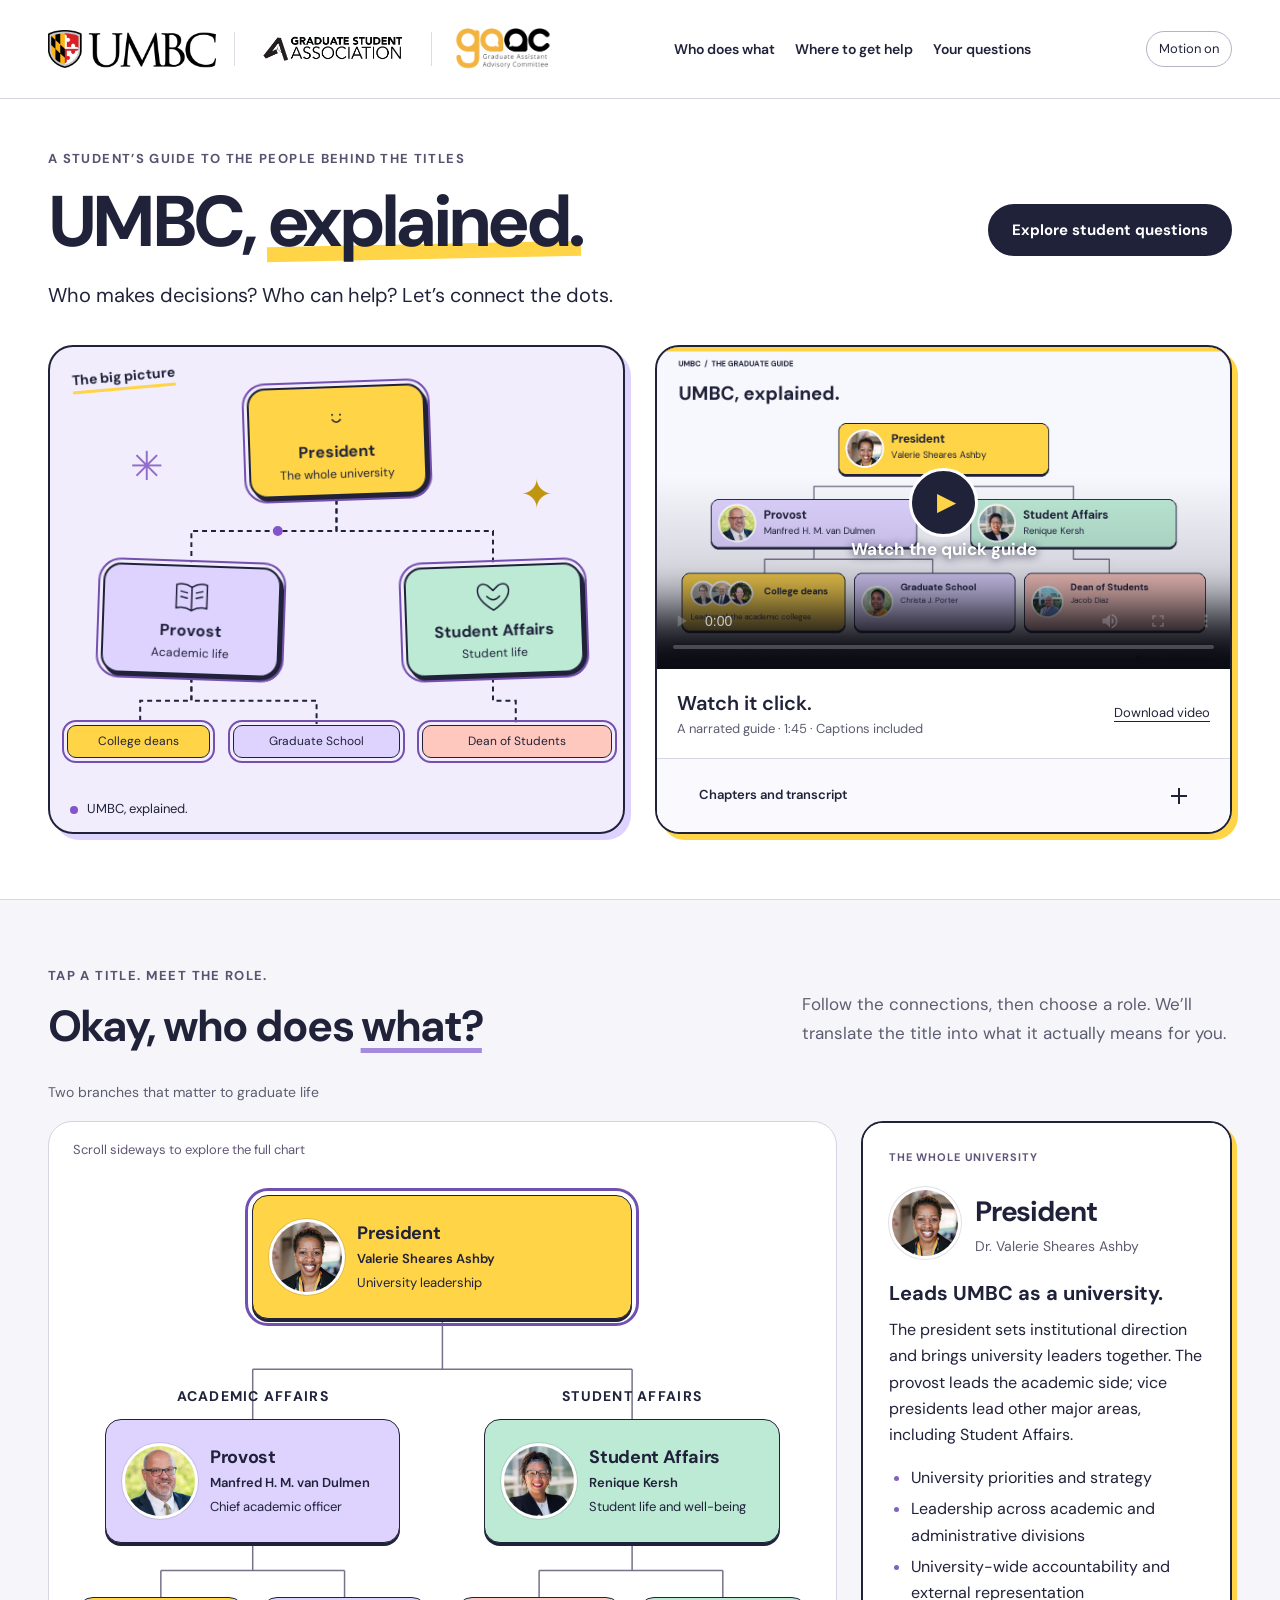
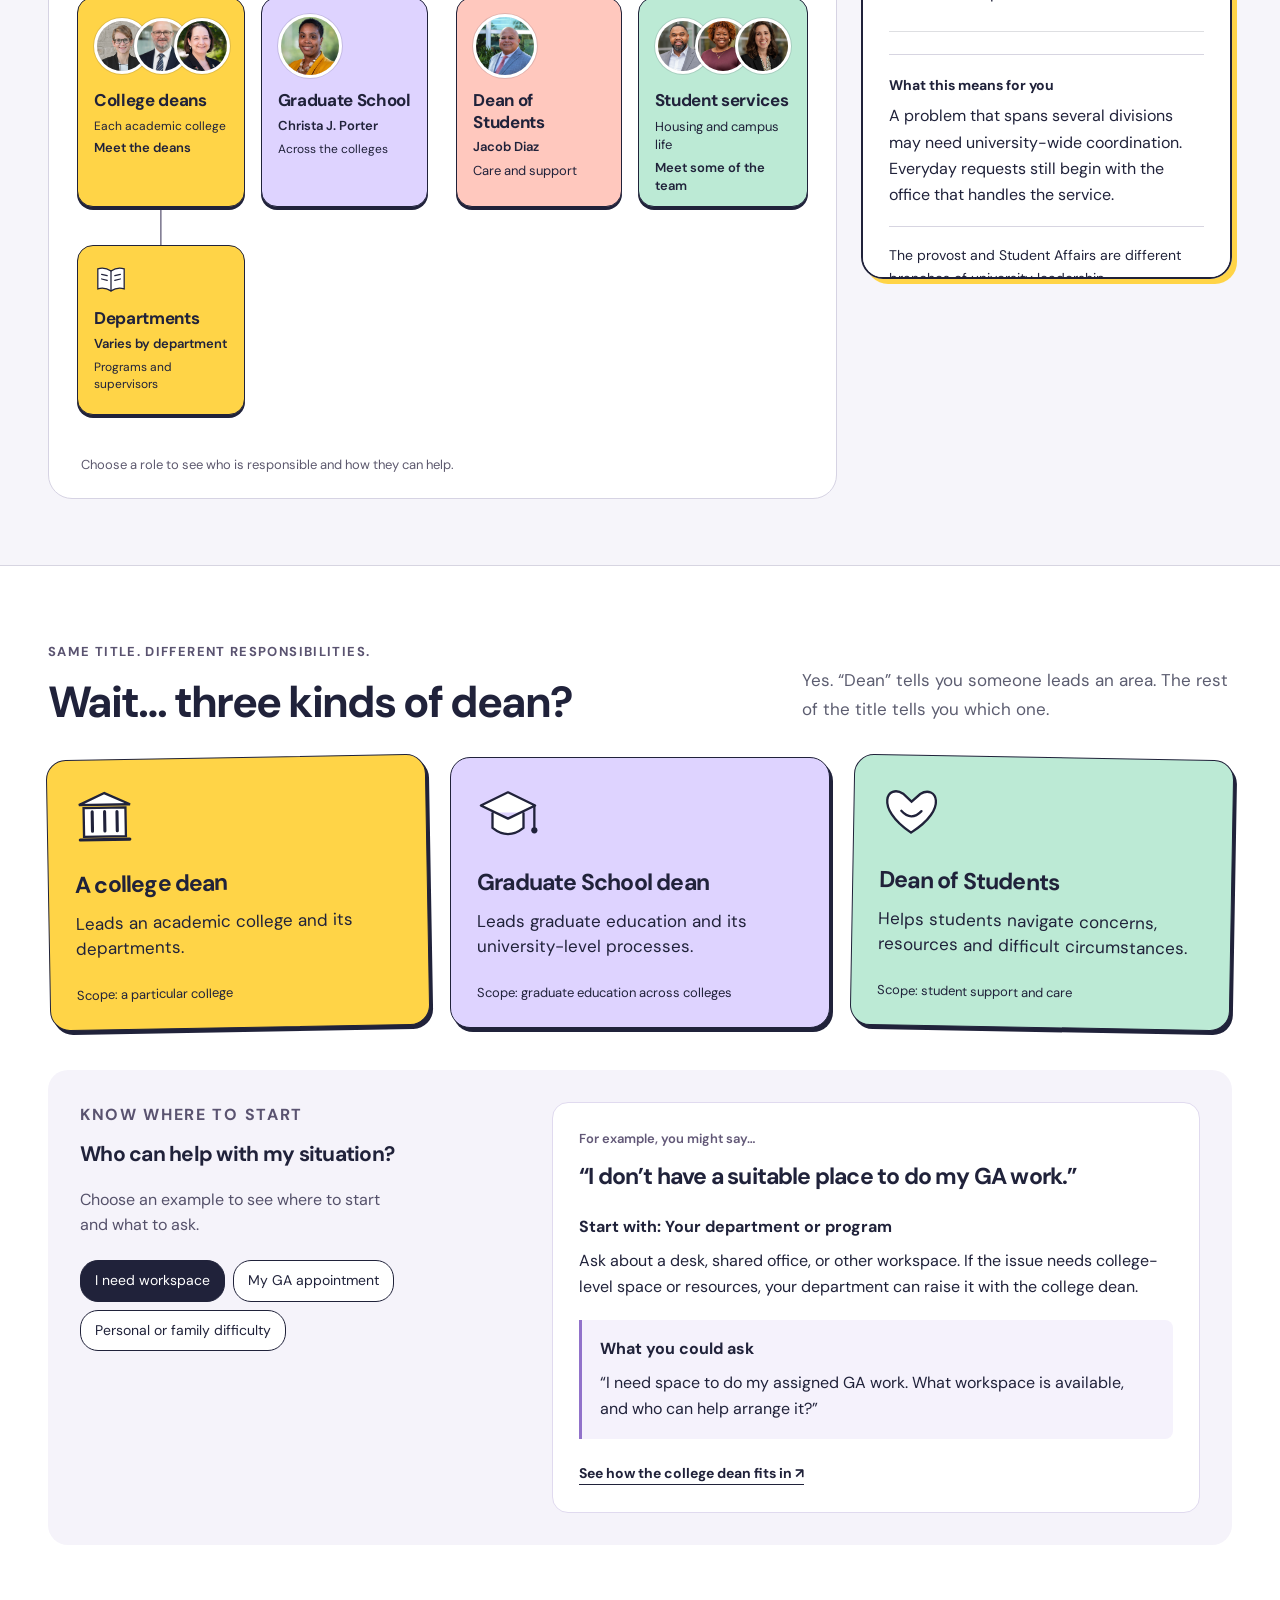
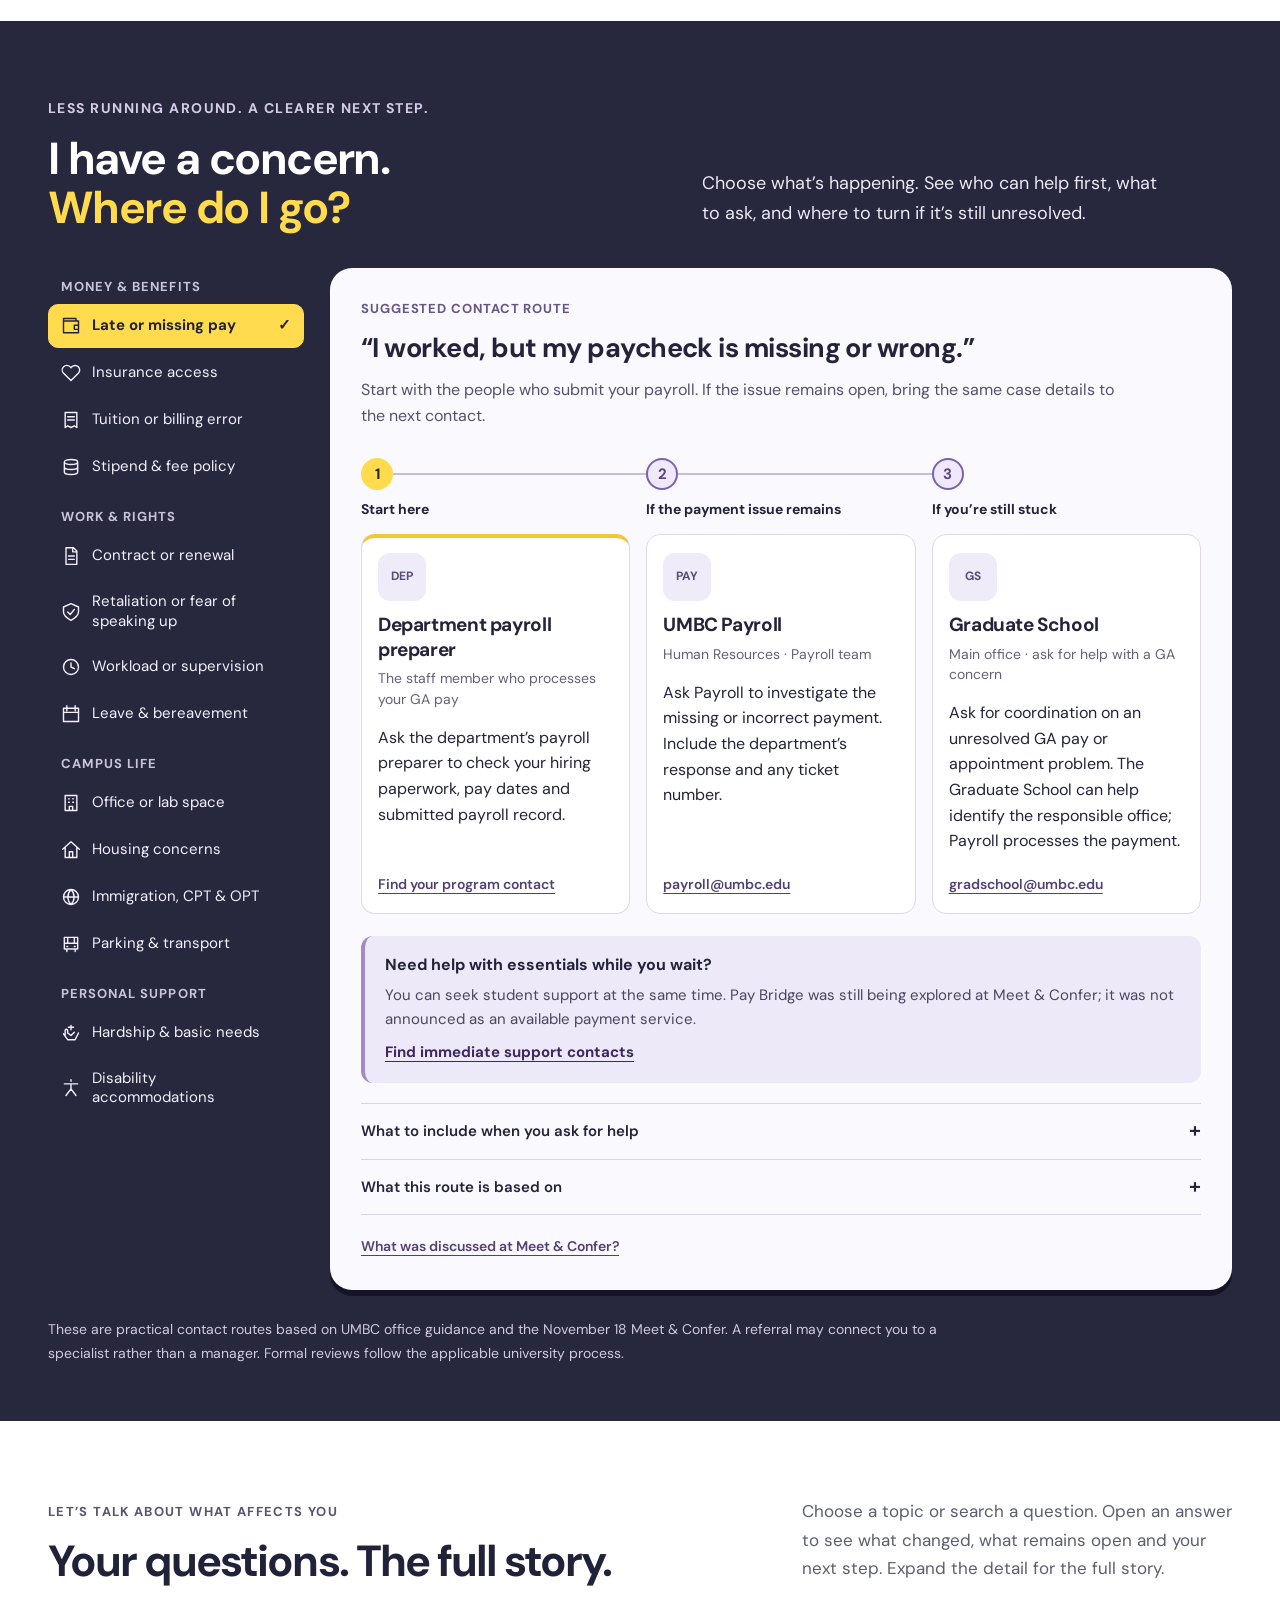
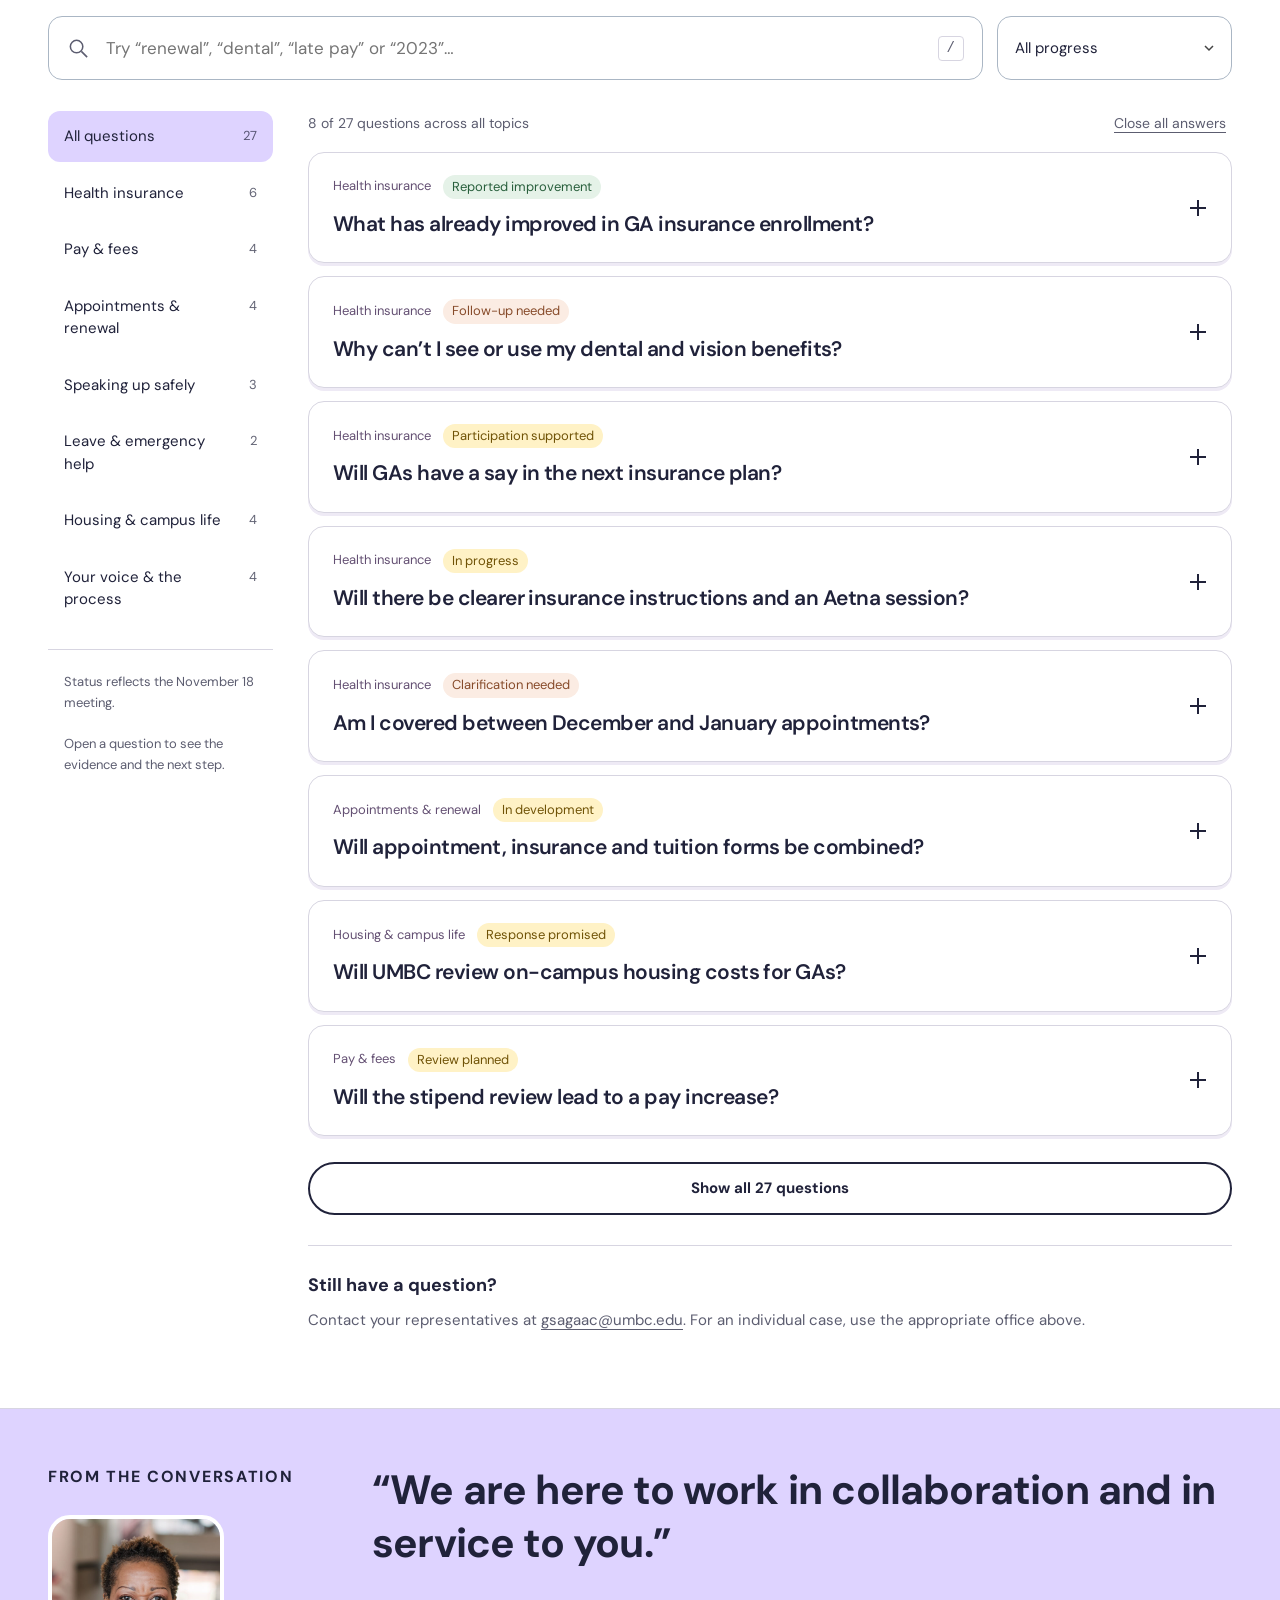
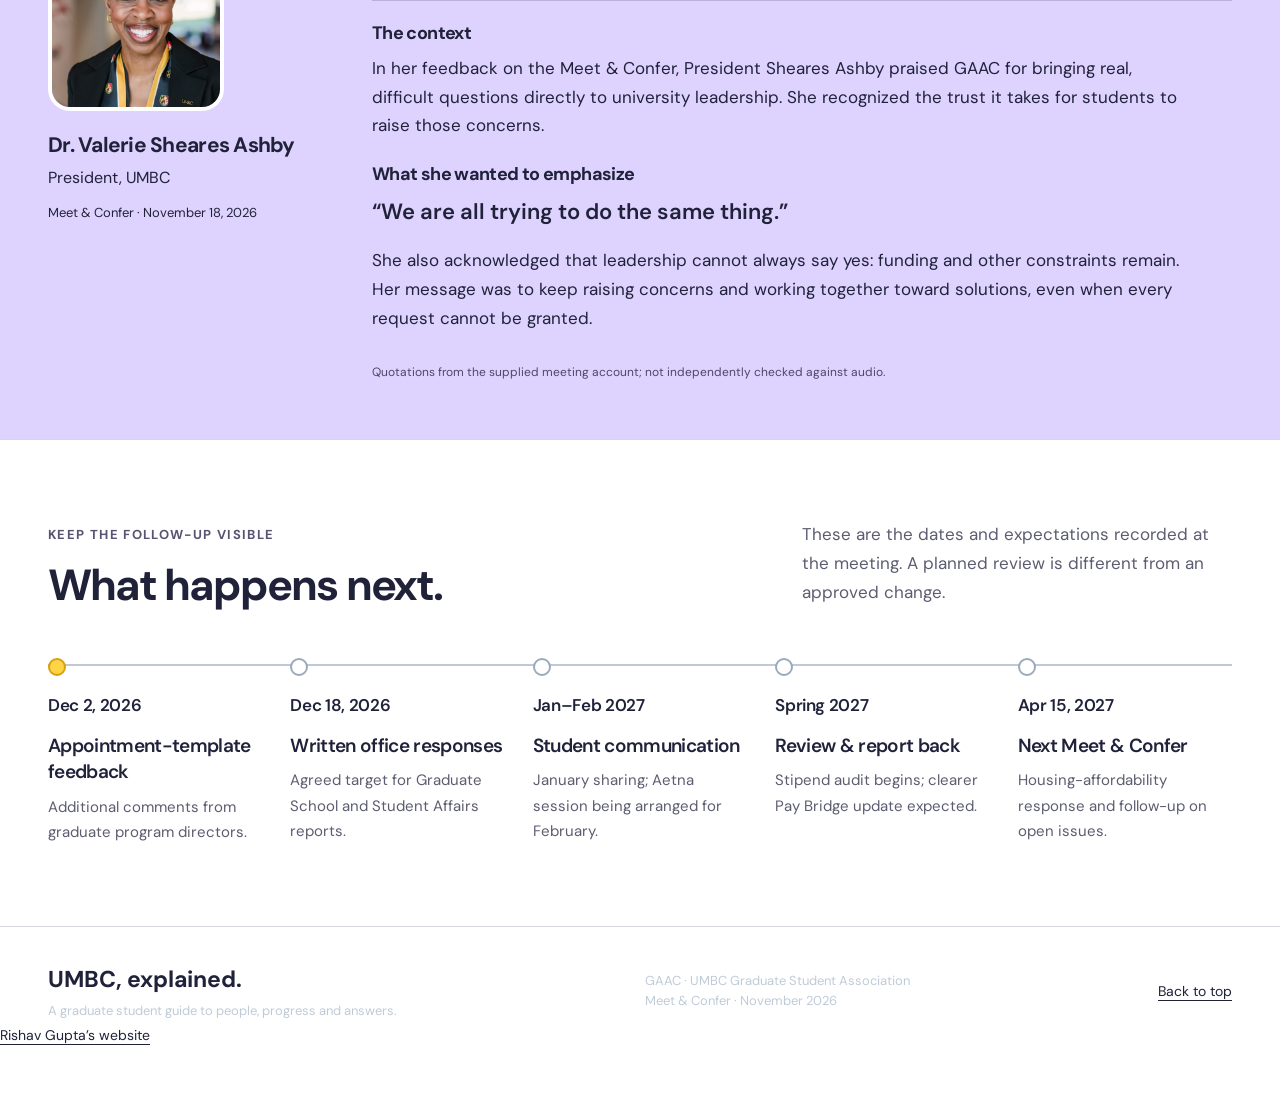
==== gaac/index.html @ c58e34fc "Publish GAAC student guide and add navigation tab" ====
<!doctype html><html lang="en"><head><meta charset="UTF-8"><meta name="viewport" content="width=device-width,initial-scale=1"><meta name="description" content="An interactive student guide to UMBC leadership, the Graduate School, Student Affairs and graduate assistant questions."><title>GAAC · UMBC, explained | The graduate student guide</title><link rel="canonical" href="https://riishavrg.github.io/gaac/"><meta property="og:title" content="GAAC · UMBC, explained"><meta property="og:description" content="Find help for graduate assistant concerns and explore updates from UMBC’s Meet &amp; Confer."><meta property="og:type" content="website"><meta property="og:url" content="https://riishavrg.github.io/gaac/"><meta property="og:image" content="https://riishavrg.github.io/gaac/media/poster-faces.jpg"><link rel="icon" href="../favicon.svg" type="image/svg+xml"><link rel="stylesheet" href="style.css?v=3"><link rel="stylesheet" href="explore.css?v=3"><link rel="stylesheet" href="chart.css?v=6"><link rel="stylesheet" href="refinements.css?v=2"><link rel="stylesheet" href="routes.css?v=2"><link rel="stylesheet" href="answers.css?v=1"><script src="content.js" defer></script><script src="media/video-faces.js" defer></script><script src="answer-views.js?v=2" defer></script><script src="app.js?v=8" defer></script><script src="people.js?v=1" defer></script><script src="university.js?v=8" defer></script><script src="routes.js?v=3" defer></script></head><body><a class="skip" href="#main">Skip to content</a><svg class="svg-library" xmlns="http://www.w3.org/2000/svg" aria-hidden="true"><defs>
<symbol id="i-sun" viewBox="0 0 80 80"><circle cx="40" cy="40" r="20" fill="currentColor"/><g fill="none" stroke="currentColor" stroke-width="4" stroke-linecap="round"><path d="M40 4v9M40 67v9M4 40h9M67 40h9M15 15l7 7M58 58l7 7M15 65l7-7M58 22l7-7"/></g><path d="M31 43q9 12 18 0" fill="none" stroke="#20223a" stroke-width="3"/><g fill="#20223a"><circle cx="32" cy="34" r="2"/><circle cx="48" cy="34" r="2"/></g></symbol>
<symbol id="i-book" viewBox="0 0 80 80"><path d="M9 16q16-5 31 5 15-10 31-5v47q-16-5-31 5-15-10-31-5z" fill="currentColor" stroke="#20223a" stroke-width="3"/><path d="M40 21v47M18 29l13 3M18 40l13 3M49 32l13-3M49 43l13-3" fill="none" stroke="#20223a" stroke-width="3" stroke-linecap="round"/></symbol>
<symbol id="i-cap" viewBox="0 0 80 80"><path d="M5 29 40 12l35 17-35 17zM20 38v20q20 16 40 0V38" fill="currentColor" stroke="#20223a" stroke-width="3" stroke-linejoin="round"/><path d="M74 29v30" fill="none" stroke="#20223a" stroke-width="3"/><circle cx="74" cy="61" r="4" fill="#20223a"/></symbol>
<symbol id="i-heart" viewBox="0 0 80 80"><path d="M40 67C-9 35 9 4 29 17l11 10 11-10C71 4 89 35 40 67z" fill="currentColor" stroke="#20223a" stroke-width="3"/><path d="M27 39q13 14 26 0" fill="none" stroke="#20223a" stroke-width="3" stroke-linecap="round"/></symbol>
<symbol id="i-building" viewBox="0 0 80 80"><path d="m7 25 33-15 33 15zM13 29h54v37H13z" fill="currentColor" stroke="#20223a" stroke-width="3"/><path d="M24 34v25M40 34v25M56 34v25M8 70h64" fill="none" stroke="#20223a" stroke-width="4" stroke-linecap="round"/></symbol>
</defs></svg><header class="guide-header"><nav class="wrap" aria-label="Main navigation"><a class="partner-brand" href="#" aria-label="UMBC, GSA and GAAC — home"><img class="brand-umbc" src="assets/brand/umbc.png" alt="UMBC"><span class="brand-divider" aria-hidden="true"></span><img class="brand-gsa" src="assets/brand/gsa.png" alt="Graduate Student Association"><span class="brand-divider" aria-hidden="true"></span><img class="brand-gaac" src="assets/brand/gaac.png" alt="Graduate Assistant Advisory Committee"></a><div class="nav-links"><a href="#understand">Who does what</a><a href="#inside-grad">Where to get help</a><a href="#questions">Your questions</a></div><button class="motion-toggle" id="motion-toggle" aria-pressed="false">Motion on</button></nav></header><main id="main"><section class="welcome wrap" aria-labelledby="welcome-title"><div class="welcome-top"><div><p class="eyebrow">A STUDENT’S GUIDE TO THE PEOPLE BEHIND THE TITLES</p><h1 id="welcome-title">UMBC, <span>explained.</span></h1><p class="welcome-intro">Who makes decisions? Who can help? Let’s connect the dots.</p></div><a class="button dark" href="#questions">Explore student questions</a></div>
<div class="intro-duo"><div class="animated-campus" aria-label="Illustrated overview of university leadership"><div class="sketch-tag">The big picture</div><svg class="mini-lines" viewBox="0 0 600 360" preserveAspectRatio="none" aria-hidden="true"><path d="M300 100V145H140V185M300 145H460V185M140 240V280H75M140 280H260M460 240V280"/><circle class="travel-dot" r="5"><animateMotion dur="5s" repeatCount="indefinite" path="M300 100V145H140V185"/></circle></svg>
<div class="mini-node mini-president" data-mini="president"><svg aria-hidden="true"><use href="#i-sun"/></svg><b>President</b><span>The whole university</span></div><div class="mini-node mini-provost" data-mini="provost"><svg aria-hidden="true"><use href="#i-book"/></svg><b>Provost</b><span>Academic life</span></div><div class="mini-node mini-affairs" data-mini="affairs"><svg aria-hidden="true"><use href="#i-heart"/></svg><b>Student Affairs</b><span>Student life</span></div><div class="mini-leaf mini-deans" data-mini="deans">College deans</div><div class="mini-leaf mini-grad" data-mini="graduate">Graduate School</div><div class="mini-leaf mini-dos" data-mini="dos">Dean of Students</div><div class="spark spark-one">✳</div><div class="spark spark-two">✦</div><p class="animation-note"><span class="note-dot"></span><span id="animation-caption">Same university. Different jobs.</span></p></div>
<div class="watch-card" id="watch"><div class="video-stage"><video id="explainer" controls playsinline preload="metadata" poster="media/poster-faces.jpg" aria-label="UMBC explained animated video"><source src="media/umbc-explained-faces.mp4" type="video/mp4"><track kind="captions" src="media/captions-v3.vtt" srclang="en" label="English captions" default>Your browser does not support video.</video><button class="video-cover" id="video-cover" aria-label="Play UMBC explained"><span class="play-circle">▶</span><span>Watch the quick guide</span></button></div><div class="video-caption"><div><strong>Watch it click.</strong><span>A narrated guide · <span id="video-duration">About 2 minutes</span> · Captions included</span></div><a href="media/umbc-explained-faces.mp4" download>Download video</a></div><p id="media-message" role="status"></p><details class="video-more"><summary>Chapters and transcript<span class="plus"></span></summary><div id="video-chapters"></div><a href="media/transcript-v3.txt" target="_blank" rel="noopener">Read the transcript</a><p>AI-generated narration, written for this guide. Not a recording of UMBC officials.</p></details></div></div></section><section class="university-section" id="understand"><div class="wrap"><div class="section-heading"><div><p class="eyebrow">TAP A TITLE. MEET THE ROLE.</p><h2>Okay, who does <em>what?</em></h2></div><p>Follow the connections, then choose a role. We’ll translate the title into what it actually means for you.</p></div><div class="map-toolbar"><span>Two branches that matter to graduate life</span></div><div class="university-explorer"><div class="chart-frame"><p class="chart-scroll-hint">Scroll sideways to explore the full chart</p><div class="chart-viewport" tabindex="0" role="region" aria-label="University leadership chart"><div class="leadership-map"><div class="map-top"><button class="map-node yellow" data-office="president" aria-pressed="false"><span class="node-icon"><svg aria-hidden="true"><use href="#i-sun"/></svg></span><span><strong>President</strong><small>University leadership</small></span></button></div><div class="tree-trunk"></div><div class="map-branches"><div class="map-branch academic-branch"><span class="branch-label">ACADEMIC AFFAIRS</span><button class="map-node lilac" data-office="provost" aria-pressed="false"><span class="node-icon"><svg aria-hidden="true"><use href="#i-book"/></svg></span><span><strong>Provost</strong><small>Chief academic officer</small></span></button><div class="academic-children"><div><button class="map-node yellow" data-office="deans" aria-pressed="false"><span class="node-icon"><svg aria-hidden="true"><use href="#i-building"/></svg></span><span><strong>College deans</strong><small>Each academic college</small></span></button><button class="map-node yellow" data-office="departments" aria-pressed="false"><span class="node-icon"><svg aria-hidden="true"><use href="#i-book"/></svg></span><span><strong>Departments</strong><small>Programs and supervisors</small></span></button></div><div><button class="map-node lilac" data-office="graduate" aria-pressed="false"><span class="node-icon"><svg aria-hidden="true"><use href="#i-cap"/></svg></span><span><strong>Graduate School</strong><small>Across the colleges</small></span></button></div></div></div><div class="map-branch student-branch"><span class="branch-label">STUDENT AFFAIRS</span><button class="map-node mint" data-office="affairs" aria-pressed="false"><span class="node-icon"><svg aria-hidden="true"><use href="#i-heart"/></svg></span><span><strong>Student Affairs</strong><small>Student life and well-being</small></span></button><div class="student-children"><button class="map-node peach" data-office="dos" aria-pressed="false"><span class="node-icon"><svg aria-hidden="true"><use href="#i-heart"/></svg></span><span><strong>Dean of Students</strong><small>Care and support</small></span></button><button class="map-node mint" data-office="life" aria-pressed="false"><span class="node-icon"><svg aria-hidden="true"><use href="#i-building"/></svg></span><span><strong>Student services</strong><small>Housing and campus life</small></span></button></div></div></div></div></div><p class="map-footnote">Choose a role to see who is responsible and how they can help.</p></div><aside id="office-panel" class="role-panel" aria-label="Selected role details"></aside></div><span id="map-status" class="sr-only" role="status"></span></div></section><section class="deans-section wrap" id="deans"><div class="section-heading"><div><p class="eyebrow">SAME TITLE. DIFFERENT RESPONSIBILITIES.</p><h2>Wait… three kinds of dean?</h2></div><p>Yes. “Dean” tells you someone leads an area. The rest of the title tells you which one.</p></div><div class="dean-cards"><article class="yellow"><svg aria-hidden="true"><use href="#i-building"/></svg><h3>A college dean</h3><p>Leads an academic college and its departments.</p><span>Scope: a particular college</span></article><article class="lilac"><svg aria-hidden="true"><use href="#i-cap"/></svg><h3>Graduate School dean</h3><p>Leads graduate education and its university-level processes.</p><span>Scope: graduate education across colleges</span></article><article class="mint"><svg aria-hidden="true"><use href="#i-heart"/></svg><h3>Dean of Students</h3><p>Helps students navigate concerns, resources and difficult circumstances.</p><span>Scope: student support and care</span></article></div><div class="try-example"><div><p class="eyebrow">KNOW WHERE TO START</p><h3>Who can help with my situation?</h3><p class="scenario-intro">Choose an example to see where to start and what to ask.</p><div class="example-buttons"><button data-example="college" aria-pressed="true">I need workspace</button><button data-example="graduate" aria-pressed="false">My GA appointment</button><button data-example="student" aria-pressed="false">Personal or family difficulty</button></div></div><div id="dean-example" aria-live="polite"></div></div></section><section class="concern-guide" id="inside-grad" aria-labelledby="concern-heading"><div class="wrap"><div class="concern-heading"><div><p class="eyebrow">LESS RUNNING AROUND. A CLEARER NEXT STEP.</p><h2 id="concern-heading">I have a concern.<br><span>Where do I go?</span></h2></div><p>Choose what’s happening. See who can help first, what to ask, and where to turn if it’s still unresolved.</p></div><div class="concern-layout"><nav class="concern-menu" aria-label="Choose your concern" id="concern-menu"></nav><div class="concern-result"><div id="concern-panel" aria-live="polite" aria-atomic="true"></div></div></div><p class="concern-footnote">These are practical contact routes based on UMBC office guidance and the November 18 Meet &amp; Confer. A referral may connect you to a specialist rather than a manager. Formal reviews follow the applicable university process.</p><noscript><p>Contact <a href="mailto:gradschool@umbc.edu">the Graduate School</a> for GA concerns or <a href="mailto:deanofstudents@umbc.edu">the Dean of Students</a> for student support.</p></noscript></div></section> <section class="section wrap questions-section" id="questions">
  <div class="section-heading"><div><div class="eyebrow">LET’S TALK ABOUT WHAT AFFECTS YOU</div><h2>Your questions. The full story.</h2></div><p>Choose a topic or search a question. Open an answer to see what changed, what remains open and your next step. Expand the detail for the full story.</p></div>
  <div class="search-row"><label class="search-box"><svg viewBox="0 0 24 24" aria-hidden="true"><circle cx="10" cy="10" r="6.5"/><path d="m15 15 6 6"/></svg><span class="sr-only">Search questions, answers and history</span><input type="search" id="search" placeholder="Try “renewal”, “dental”, “late pay” or “2023”…"><kbd aria-hidden="true">/</kbd></label><label class="status-filter"><span class="sr-only">Filter by progress</span><select id="status"><option value="all">All progress</option><option value="improvement">Reported improvements</option><option value="work">Plans & work in progress</option><option value="open">Open questions</option><option value="assurance">Leadership assurances</option></select></label></div>
  <div class="question-layout"><aside class="category-nav" aria-label="Question categories" id="categories"></aside><div class="question-main"><div class="results-toolbar"><p id="result-count" aria-live="polite"></p><button id="collapse-all">Close all answers</button></div><div id="question-list"></div><button class="button outline show-more" id="show-more" hidden>Show more questions</button><div class="empty-state" id="empty-state" hidden><h3>No matching questions yet.</h3><p>Try a broader term or clear the category and progress filters.</p><button class="button dark" id="clear-filters">Clear filters</button></div><div class="question-help"><strong>Still have a question?</strong><span>Contact your representatives at <a href="mailto:gsagaac@umbc.edu">gsagaac@umbc.edu</a>. For an individual case, use the appropriate office above.</span></div></div></div>
 </section>
 <section class="quote-feature" id="presidents-message"><div class="wrap president-message"><div class="president-speaker"><p class="eyebrow">FROM THE CONVERSATION</p><img src="assets/people/president.jpg" alt="Dr. Valerie Sheares Ashby" width="200" height="230"><h3>Dr. Valerie Sheares Ashby</h3><p>President, UMBC</p><span>Meet &amp; Confer · November 18, 2026</span></div><div class="president-words"><blockquote>“We are here to work in collaboration and in service to you.”</blockquote><div class="president-context"><h3>The context</h3><p>In her feedback on the Meet &amp; Confer, President Sheares Ashby praised GAAC for bringing real, difficult questions directly to university leadership. She recognized the trust it takes for students to raise those concerns.</p><h3>What she wanted to emphasize</h3><p class="follow-on-quote">“We are all trying to do the same thing.”</p><p>She also acknowledged that leadership cannot always say yes: funding and other constraints remain. Her message was to keep raising concerns and working together toward solutions, even when every request cannot be granted.</p></div><small>Quotations from the supplied meeting account; not independently checked against audio.</small></div></div></section>
 <section class="section wrap" id="next"><div class="section-heading"><div><div class="eyebrow">KEEP THE FOLLOW-UP VISIBLE</div><h2>What happens next.</h2></div><p>These are the dates and expectations recorded at the meeting. A planned review is different from an approved change.</p></div><div class="milestones" id="milestones"></div></section>

</main>
<footer><div class="wrap"><div class="wordmark">UMBC, explained.<span>A graduate student guide to people, progress and answers.</span></div><span>GAAC · UMBC Graduate Student Association<br>Meet &amp; Confer · November 2026</span><a href="#">Back to top</a></div><p><a href="../">Rishav Gupta’s website</a></p></footer>
<div class="toast" id="toast" role="status"></div>
</body></html>
---- gaac/style.css ----
@font-face {
  font-family: 'DM Sans';
  font-style: normal;
  font-weight: 400;
  font-display: swap;
  src: url(assets/dm-sans-1.ttf) format('truetype');
}
@font-face {
  font-family: 'DM Sans';
  font-style: normal;
  font-weight: 500;
  font-display: swap;
  src: url(assets/dm-sans-2.ttf) format('truetype');
}
@font-face {
  font-family: 'DM Sans';
  font-style: normal;
  font-weight: 600;
  font-display: swap;
  src: url(assets/dm-sans-3.ttf) format('truetype');
}
@font-face {
  font-family: 'DM Sans';
  font-style: normal;
  font-weight: 700;
  font-display: swap;
  src: url(assets/dm-sans-4.ttf) format('truetype');
}
:root{--ink:#19212b;--muted:#58636f;--gold:#ffc629;--paper:#fff;--line:#dce1e6;--soft:#f4f6f8;--blue:#314e7b;--green:#2c6246;--sans:'DM Sans',-apple-system,BlinkMacSystemFont,'Segoe UI',sans-serif;--serif:Georgia,serif}*{box-sizing:border-box}html{scroll-behavior:smooth;scroll-padding-top:110px}body{margin:0;color:var(--ink);font-family:var(--sans);background:var(--paper);font-size:17px;line-height:1.65}button,input,select{font:inherit;color:inherit}button,a,summary{-webkit-tap-highlight-color:transparent;touch-action:manipulation}button{cursor:pointer}a{color:inherit;text-underline-offset:4px}button:focus-visible,a:focus-visible,summary:focus-visible,input:focus-visible,select:focus-visible{outline:3px solid #2a72b5;outline-offset:5px}button:disabled{opacity:.4;cursor:default}h1,h2,h3,h4,p{margin-top:0}h1,h2,h3{line-height:1.15;letter-spacing:-.035em}h1,h2{font-weight:600}h2{font-size:clamp(30px,3.5vw,44px);margin-bottom:0}h3{font-size:21px}.wrap{width:min(1360px,100%);padding-inline:48px;margin-inline:auto}.university-bar{background:var(--ink);color:#fff;border-top:4px solid var(--gold);font-size:12px;letter-spacing:.06em}.university-bar .wrap{min-height:39px;display:flex;align-items:center;justify-content:space-between;gap:20px}.university-bar .wrap>span:last-child{color:#ced5dd;letter-spacing:0}.site-header{position:sticky;top:0;z-index:20;background:#fffffff5;backdrop-filter:blur(12px);border-bottom:1px solid var(--line)}nav{display:flex;align-items:center;justify-content:space-between;min-height:96px;gap:30px}.brand{display:flex;align-items:center;gap:23px;text-decoration:none}.brand img{width:139px;height:auto}.brand-divider{height:40px;width:1px;background:#c9cfd7}.brand>span:last-child{font-size:18px;line-height:1.35;font-weight:650;letter-spacing:-.025em}.brand small{font-size:12px;font-weight:400;display:block;color:var(--muted);letter-spacing:0;margin-top:4px}.nav-links{display:flex;gap:28px}.nav-links a{font-size:15px;text-decoration:none;font-weight:500;white-space:nowrap}.nav-links a:hover{box-shadow:0 2px var(--gold)}.hero{display:grid;grid-template-columns:1fr 1.05fr;gap:54px;align-items:center;padding-block:72px 64px}.eyebrow{font-size:12px;font-weight:650;letter-spacing:.12em;color:var(--muted);margin-bottom:20px}.hero h1{font-size:clamp(42px,4.5vw,62px);line-height:1.08;margin-bottom:25px;letter-spacing:-.045em}.hero h1 span{position:relative;white-space:nowrap;z-index:0}.hero h1 span:after{content:'';position:absolute;bottom:0;left:0;right:0;height:12px;z-index:-1;background:var(--gold)}.hero-copy>p{font-size:19px;line-height:1.7;max-width:500px;color:var(--muted);margin-bottom:29px}.hero-buttons{display:flex;gap:12px;flex-wrap:wrap}.button{padding:12px 20px;border-radius:6px;border:1px solid transparent;display:inline-flex;align-items:center;justify-content:center;gap:12px;font-size:15px;font-weight:550;text-decoration:none;line-height:1.5;min-height:48px}.dark{background:var(--ink);color:#fff}.dark:hover{background:#344357}.outline{border-color:#a8b2be;background:#fff;color:var(--ink)}.outline:hover{background:#eef2f6}.hero-footnote{font-size:13px;line-height:1.8;color:var(--muted);margin-top:29px}.hero-footnote strong{font-weight:450;color:var(--ink)}.video-card{border:1px solid var(--line);border-radius:12px;overflow:hidden;background:#fff;box-shadow:0 14px 40px #19212b0b}.video-stage{position:relative;background:#151b25;line-height:0}.video-stage video{display:block;width:100%;aspect-ratio:16/9;object-fit:contain;background:#151b25}.video-cover{position:absolute;inset:0 0 42px;border:0;background:transparent}.video-cover:focus-visible{outline-offset:-6px}.video-caption{padding:20px 22px;display:flex;justify-content:space-between;align-items:center;gap:20px}.video-caption strong{display:block;font-size:17px;font-weight:600}.video-caption span{font-size:13px;color:var(--muted)}.video-caption a{font-size:13px}.video-more{border-top:1px solid var(--line);background:#f7f8fa}.video-more>summary{display:flex;justify-content:space-between;align-items:center;padding:14px 22px;cursor:pointer;font-size:13px;gap:12px}.video-more>p{font-size:12px;color:var(--muted);padding:0 22px;margin:12px 0 20px}.video-more .transcript-link{font-size:14px;display:inline-block;margin:4px 22px 0}#video-chapters{display:grid;grid-template-columns:1fr 1fr;gap:8px;padding:4px 22px 14px}#video-chapters button{border:1px solid var(--line);border-radius:4px;background:#fff;padding:9px 11px;text-align:left;font-size:13px;line-height:1.4}#video-chapters button:hover{background:#fff5d3}#video-chapters time{display:block;color:var(--muted);font-size:12px;margin-top:4px}.meeting-strip{background:#f7f8fa;border-block:1px solid var(--line)}.meeting-strip .wrap{display:grid;grid-template-columns:1fr 1fr auto;align-items:center;gap:34px;padding-block:25px}.small-label{display:block;font-size:12px;letter-spacing:.07em;color:var(--muted);margin-bottom:5px}.meeting-strip strong{font-size:19px;font-weight:550}.meeting-strip a{font-size:14px}.section{padding-block:80px}.section-heading{display:grid;grid-template-columns:1.2fr 1fr;gap:70px;align-items:end;margin-bottom:35px}.section-heading .eyebrow{margin-bottom:14px}.section-heading>p{font-size:17px;color:var(--muted);line-height:1.7;max-width:460px;margin:0 0 2px}.map-toolbar{display:flex;align-items:center;justify-content:space-between;gap:15px;margin-bottom:23px;font-size:15px}.map-toolbar>span{color:var(--muted)}.tour-start{border:1px solid var(--line);background:white;padding:8px 14px;border-radius:5px;font-size:14px}.tour-start:hover{border-color:var(--ink)}.tour-start span{padding-left:8px}.org-explorer{border:1px solid #d4dbe3;border-radius:10px;overflow:hidden;background:#f7f9fb}.org-map{padding:32px 30px 25px}.org-node{border:1px solid #c9d2dd;background:white;padding:18px 19px;border-radius:7px;text-align:left;width:100%;line-height:1.4;transition:border-color .15s,background .15s}.org-node strong{font-size:18px;font-weight:600;display:block;line-height:1.3;letter-spacing:-.02em}.org-node small{font-size:14px;color:var(--muted);display:block;margin-top:7px;line-height:1.5}.org-node>span{font-size:12px;letter-spacing:.06em;display:block;color:var(--muted);margin-bottom:8px}.org-node:hover{background:#fff9e7;border-color:#b7973d}.org-node.selected{border-color:#9e7a12;background:#fff2c5;box-shadow:0 0 0 2px #ffc62940}.president{width:270px;text-align:center;display:block;margin:auto;background:var(--ink);border-color:var(--ink);color:#fff}.president>span,.president small{color:#c6d1dd}.president:hover{background:#304056}.president.selected{background:#fff2c5;color:var(--ink)}.president.selected>span,.president.selected small{color:var(--muted)}.org-trunk{width:2px;height:28px;background:#b0bccb;margin:auto}.org-branches{display:grid;grid-template-columns:repeat(3,minmax(0,1fr));gap:28px;position:relative}.org-branches:before{content:'';height:2px;background:#b0bccb;position:absolute;top:0;left:16%;right:16%}.org-branch{padding-top:25px;position:relative}.org-branch:before{content:'';height:25px;width:2px;background:#b0bccb;position:absolute;top:0;left:50%}.org-branch>.org-node{min-height:145px;border-top:4px solid #8ba6ca}.student>.org-node{border-top-color:#699680}.operations>.org-node{border-top-color:#9a93b2}.branch-children{display:grid;gap:10px;border-left:2px solid #c8d1dc;margin-left:16px;padding:18px 0 0 18px}.branch-children>.org-node{position:relative;padding:14px 17px}.branch-children>.org-node:before{content:'';position:absolute;left:-20px;top:50%;width:18px;height:2px;background:#c8d1dc}.branch-children>.org-node strong{font-size:17px}.branch-children>.org-node small{font-size:14px;margin-top:4px}.partner-strip{margin-top:27px;padding-top:25px;border-top:1px dashed #bbc6d2}.partner-strip>.org-node{border-style:dashed;background:transparent;padding:14px 19px;display:flex;gap:25px;align-items:center}.partner-strip>.org-node small{margin:0}.partner-strip>.org-node.selected{background:#fff2c5}.representation{margin-top:12px}.representation button{display:flex;align-items:center;gap:18px;text-align:left;border:1px solid #e2c36a;background:#fff7dd;padding:17px 20px;border-radius:6px;width:100%}.rep-icon{font-size:29px}.representation strong{display:block;font-size:17px}.representation small{display:block;font-size:14px;color:var(--muted);margin-top:3px}.map-caption{font-size:12px;color:var(--muted);margin:20px 0 0}.office-panel{border-top:1px solid #d4dbe3;background:#fff;padding:35px;scroll-margin-top:115px}.office-content{display:grid;grid-template-columns:1.2fr 1fr .9fr;gap:38px}.office-panel .eyebrow{margin-bottom:12px;color:var(--blue)}.office-panel h3{font-size:29px;line-height:1.2;margin-bottom:12px}.office-lead{font-size:14px;color:var(--blue);font-weight:550;margin-bottom:16px}.office-panel p,.office-panel li{font-size:16px;line-height:1.7}.office-panel p{margin-bottom:0;color:var(--muted)}.office-label{font-size:12px;text-transform:uppercase;letter-spacing:.08em;font-weight:650;margin-bottom:12px;color:var(--muted)}.office-panel ul{margin:0;padding-left:18px}.office-panel li{padding-bottom:7px}.office-location{background:#f3f6fa;border-radius:6px;padding:21px;font-size:15px;line-height:1.65;overflow-wrap:anywhere}.office-location a{font-size:14px}.office-link{display:block;margin-top:18px;font-weight:550}.office-connection{margin-top:25px;padding-top:20px;border-top:1px solid var(--line);font-size:15px!important;color:var(--muted)}.tour-controls{display:flex;align-items:center;justify-content:space-between;gap:20px;background:var(--ink);color:white;padding:18px 22px;border-radius:6px;margin-top:15px;font-size:15px}.tour-controls>div{display:flex;gap:8px;flex-shrink:0}.tour-controls button{border:1px solid #7e8a99;border-radius:4px;background:transparent;color:#fff;padding:7px 11px;font-size:14px}.tour-controls button:hover{background:#344357}.dean-explainer{border-bottom:1px solid var(--line);margin-top:15px}.dean-explainer>summary,.register>summary,.source-library>summary{display:flex;align-items:center;justify-content:space-between;gap:20px;padding:24px 0;font-size:17px;font-weight:550;cursor:pointer}.dean-explainer>div{font-size:17px;line-height:1.8;max-width:960px;padding-bottom:10px}.dean-explainer p{margin-bottom:18px}.plus{width:18px;height:18px;flex-shrink:0;position:relative}.plus:before,.plus:after{content:'';position:absolute;width:16px;height:2px;background:currentColor;top:8px;left:1px}.plus:after{transform:rotate(90deg)}details[open]>summary .plus:after{transform:rotate(0)}summary{list-style:none}summary::-webkit-details-marker{display:none}.process-section{background:var(--ink);color:white;padding:65px 0 40px}.process-section .eyebrow{color:var(--gold)}.process-section .section-heading>p{color:#c3cdd9}.process-section h2{font-size:39px}.process-steps{display:grid;grid-template-columns:repeat(5,1fr);gap:24px;position:relative;margin-top:49px}.process-steps:before{content:'';position:absolute;top:8px;left:0;right:0;height:1px;background:#586675}.process-steps article{padding-top:36px;position:relative}.step-dot{position:absolute;top:1px;left:0;width:15px;height:15px;border-radius:50%;background:var(--ink);border:2px solid #9aa8b8}.current .step-dot{background:var(--gold);border-color:var(--gold);box-shadow:0 0 0 5px #ffc62921}.process-steps h3{font-size:19px;font-weight:550;margin-bottom:12px;line-height:1.3}.process-steps p{font-size:15px;line-height:1.7;color:#c3cdd9}.process-note{font-size:14px;color:#c3cdd9;border-top:1px solid #485460;padding-top:23px;margin:20px 0 0}.search-row{display:flex;gap:14px;margin-bottom:31px}.search-box{display:flex;align-items:center;gap:14px;flex:1;background:#fff;border:1px solid #aab6c4;border-radius:7px;padding:0 18px}.search-box:focus-within{outline:3px solid #a6bddb;outline-offset:2px}.search-box svg{width:23px;height:23px;stroke:var(--muted);fill:none;stroke-width:1.6;flex-shrink:0}.search-box input{height:62px;width:100%;min-width:0;outline:none;border:0;background:transparent;font-size:17px}.search-box input:focus-visible{outline:none}.search-box kbd{border:1px solid var(--line);border-radius:4px;padding:0 8px;font-size:14px;color:var(--muted)}.status-filter select{height:64px;width:235px;border:1px solid #aab6c4;border-radius:7px;padding:0 38px 0 17px;background:#fff url("data:image/svg+xml,%3Csvg xmlns='http://www.w3.org/2000/svg' width='14' height='14' viewBox='0 0 14 14'%3E%3Cpath d='m3 5 4 4 4-4' fill='none' stroke='%23444' stroke-width='1.5'/%3E%3C/svg%3E") no-repeat right 15px center;appearance:none;font-size:15px}.question-layout{display:grid;grid-template-columns:246px minmax(0,1fr);gap:35px}.category-nav{position:sticky;top:120px;align-self:start;display:grid;gap:6px}.category-nav>button{display:flex;justify-content:space-between;gap:12px;text-align:left;border:0;border-radius:6px;background:transparent;padding:14px 16px;font-size:15px;line-height:1.5}.category-nav>button:hover{background:#f1f4f7}.category-nav>button.active{background:var(--ink);color:#fff}.category-nav .count{font-size:13px;opacity:.7;padding-top:1px}.category-caption{font-size:13px;color:var(--muted);border-top:1px solid var(--line);margin:18px 0 0;padding:22px 16px}.results-toolbar{display:flex;justify-content:space-between;align-items:center;gap:15px;color:var(--muted);font-size:14px;margin-bottom:16px}.results-toolbar p{margin:0}.results-toolbar button{font-size:14px;border:0;background:none;text-decoration:underline;text-underline-offset:4px}.question-card{border:1px solid #d6dee6;border-radius:7px;margin-bottom:12px;background:#fff;overflow:hidden;scroll-margin-top:115px}.question-card>summary{display:flex;align-items:center;justify-content:space-between;gap:25px;padding:24px 26px;cursor:pointer}.question-card>summary:hover{background:#f6f8fa}.question-card>summary h3{font-size:19px;font-weight:550;line-height:1.5;letter-spacing:-.02em;margin:10px 0 0}.question-meta{display:flex;flex-wrap:wrap;align-items:center;gap:12px;font-size:13px}.question-meta .category{color:var(--muted)}.badge{display:inline-flex;padding:3px 9px;border-radius:4px;font-size:13px;line-height:1.4;background:#fff2c6;color:#705307}.badge.improvement{background:#e5f2e8;color:#285f3c}.badge.open{background:#fbece3;color:#874b2a}.badge.assurance{background:#eaf0fa;color:#355589}.question-card[open]{border-color:#b6a15f;box-shadow:0 4px 16px #19212b08}.question-card[open]>summary{background:#fff9e8;border-bottom:1px solid #eadfbf}.answer-body{padding:29px 28px}.answer-lead{font-size:18px;line-height:1.85;margin-bottom:26px;max-width:800px}.answer-facts{display:grid;grid-template-columns:1fr 1fr;gap:28px;border-block:1px solid var(--line);padding:23px 0;margin-bottom:28px}.answer-body h4{font-size:13px;letter-spacing:.07em;text-transform:uppercase;color:var(--muted);margin:0 0 10px}.answer-facts p{font-size:16px;line-height:1.75;margin:0}.help-now{font-size:16px;line-height:1.8;background:#eef4fa;border-left:3px solid #7591b9;padding:19px 22px;margin-bottom:28px}.help-now strong{font-size:13px;display:block;margin-bottom:6px;letter-spacing:.03em}.history{border-left:2px solid #d4dce6;padding-left:26px;margin:22px 0 27px}.history-item{position:relative;padding-bottom:24px}.history-item:last-child{padding-bottom:0}.history-item:before{content:'';position:absolute;top:7px;left:-32px;width:10px;height:10px;border-radius:50%;background:#9baab9;border:1px solid #fff}.history-item.current:before{background:var(--ink);box-shadow:0 0 0 4px #e7ecf1}.history-item time{font-size:15px;font-weight:600;color:var(--blue)}.history-item p{font-size:16px;line-height:1.8;margin:7px 0}.source-ref{font-size:13px;color:var(--muted);line-height:1.7}.answer-quote{padding:25px 27px;background:#f5f7fa;border-radius:5px;border-left:3px solid var(--gold);margin:28px 0}.answer-quote blockquote{font-family:var(--serif);font-size:25px;line-height:1.5;letter-spacing:-.02em;margin:0 0 16px}.answer-quote figcaption{font-size:14px;font-weight:600}.answer-quote small{display:block;font-size:12px;color:var(--muted);margin:10px 0;line-height:1.7}.meeting-details{border-top:1px solid var(--line);margin-top:25px}.meeting-details>summary{font-size:15px;padding:20px 0;display:flex;align-items:center;justify-content:space-between;gap:15px;cursor:pointer}.meeting-notes h5{font-size:18px;font-weight:600;line-height:1.5;margin:25px 0 15px}.meeting-notes dl{font-size:16px;line-height:1.8}.meeting-notes dt{font-weight:600;margin-top:17px;margin-bottom:5px}.meeting-notes dd{margin:0;color:var(--muted)}.answer-footer{border-top:1px solid var(--line);padding-top:18px;display:flex;align-items:center;justify-content:space-between;gap:20px;font-size:13px}.answer-footer button{font-size:13px;border:1px solid #bdc8d4;background:#fff;border-radius:4px;padding:8px 12px;white-space:nowrap}.show-more{width:100%;margin-top:13px;padding:16px}.question-help{font-size:15px;border-top:1px solid var(--line);padding-top:25px;margin-top:30px;color:var(--muted)}.question-help strong{font-size:18px;display:block;margin-bottom:8px;color:var(--ink)}.empty-state{border:1px dashed #aebdcd;border-radius:7px;padding:35px}.quote-feature{background:#f4f6f8;padding:55px 0;border-block:1px solid var(--line)}.quote-layout{display:grid;grid-template-columns:246px 1fr;gap:35px}.quote-layout .eyebrow{margin-top:10px}.quote-layout blockquote{font-family:var(--serif);font-size:35px;line-height:1.5;letter-spacing:-.025em;margin:0 0 24px}.quote-layout p{font-size:15px;margin-bottom:8px}.quote-layout p span{padding-inline:8px}.quote-layout small{font-size:13px;display:block;color:var(--muted);max-width:660px}.quote-layout a{font-size:14px;display:inline-block;margin-top:17px}.milestones{display:grid;grid-template-columns:repeat(5,minmax(0,1fr));gap:28px;position:relative;margin-top:46px}.milestones:before{content:'';position:absolute;top:8px;left:0;right:0;background:#bdc9d6;height:2px}.milestone{position:relative;padding-top:38px}.milestone:before{content:'';position:absolute;top:2px;left:0;height:14px;width:14px;background:white;border:2px solid #9aaabb;border-radius:50%}.milestone:first-child:before{background:var(--gold);border-color:#d6a20c}.milestone time{font-size:21px;font-weight:550;line-height:1.3;display:block;margin-bottom:17px;letter-spacing:-.02em}.milestone h3{font-size:17px;font-weight:550;line-height:1.4;margin-bottom:9px}.milestone p{font-size:15px;color:var(--muted);line-height:1.7;margin-bottom:0}.register{margin-top:38px;border-top:1px solid var(--line);border-bottom:1px solid var(--line)}.register-intro{padding:0 0 22px;font-size:15px;color:var(--muted);margin:0}.action-row{border-top:1px solid var(--line);padding:25px 0;display:grid;grid-template-columns:1fr 1fr;gap:35px;font-size:16px}.action-row h4{font-size:18px;line-height:1.5;margin:7px 0}.action-row p{margin:8px 0;line-height:1.8}.action-row small{font-size:13px;color:var(--muted)}.remaining-dates{padding-block:25px;border-top:1px solid var(--line)}.remaining-dates p{font-size:16px;margin:20px 0}.remaining-dates small{font-size:14px;color:var(--muted)}.source-section{background:#f5f7f9;padding:65px 0}.source-heading{display:grid;grid-template-columns:1.15fr 1fr;gap:80px}.source-heading p{color:var(--muted);font-size:17px;line-height:1.8;margin-top:22px;max-width:520px}.source-heading .button{margin-top:7px;flex-wrap:wrap}.file-label{font-size:13px;font-weight:400;color:#c7d0db}.editorial-note{border-left:1px solid #cad3dd;padding-left:30px}.editorial-note h3{font-size:20px;margin:0}.editorial-note p{font-size:15px;margin-top:20px}.source-library{margin-top:30px;border-top:1px solid #ccd5df}.source-grid{display:grid;grid-template-columns:1fr 1fr;gap:0 38px}.source-entry{border-top:1px solid var(--line);padding-block:19px;font-size:15px}.source-entry p{font-size:13px;color:var(--muted);line-height:1.7;margin:8px 0 0}footer{background:var(--ink);color:white;padding-block:35px}footer .wrap{display:flex;align-items:center;justify-content:space-between;gap:30px}.wordmark{font-size:19px;font-weight:550;line-height:1.5}.wordmark span{font-size:13px;font-weight:400;color:#c0cbd8;display:block;margin-top:5px}footer .wrap>span{font-size:13px;color:#c0cbd8}footer a{font-size:14px;white-space:nowrap}.toast{position:fixed;bottom:25px;left:50%;transform:translateX(-50%);z-index:50;background:var(--ink);color:white;border-radius:6px;padding:13px 24px;font-size:15px;box-shadow:0 5px 20px #0003;opacity:0;pointer-events:none;transition:opacity .2s}.toast.show{opacity:1}.sr-only{position:absolute;width:1px;height:1px;padding:0;margin:-1px;overflow:hidden;clip:rect(0,0,0,0);white-space:nowrap;border:0}.skip{position:fixed;top:-80px;left:15px;background:white;padding:14px;z-index:100}.skip:focus{top:8px}[hidden]{display:none!important}
@media(max-width:1150px){.wrap{padding-inline:32px}.hero{gap:32px}.hero h1{font-size:49px}.nav-links{gap:21px}.brand{gap:15px}.brand>span:last-child{font-size:16px}.brand img{width:120px}.brand small{font-size:11px}.question-layout,.quote-layout{grid-template-columns:218px minmax(0,1fr);gap:26px}.org-branches{gap:20px}.org-map{padding:28px 24px}.org-node{padding:16px}.org-node strong{font-size:17px}.office-content{gap:25px}.office-panel{padding:28px}.milestones{gap:20px}.milestone time{font-size:19px}.section-heading{gap:40px}.source-heading{gap:40px}.hero-buttons .button{font-size:14px;padding-inline:16px}}
@media(max-width:900px){.nav-links{display:none}.hero{grid-template-columns:1fr;gap:34px;padding-top:50px}.hero-copy{max-width:720px}.hero h1{font-size:59px}.hero-copy>p{max-width:650px}.hero-footnote{margin-top:22px}.video-card{width:100%;max-width:780px}.video-caption{padding:22px 26px}.video-caption strong{font-size:19px}.video-caption span,.video-caption a{font-size:14px}.video-more>summary{font-size:15px;padding:17px 26px}.org-branches{gap:16px}.branch-children{margin-left:9px;padding-left:10px}.branch-children>.org-node:before{left:-12px;width:10px}.branch-children>.org-node{padding:13px 11px}.branch-children>.org-node strong{font-size:16px}.office-content{grid-template-columns:1fr 1fr}.office-location{grid-column:1/-1}.office-panel h3{font-size:27px}.section-heading{grid-template-columns:1fr;gap:20px}.section-heading>p{max-width:650px}.process-steps{gap:18px}.process-steps h3{font-size:17px}.process-steps p{font-size:14px}.question-layout{grid-template-columns:1fr}.category-nav{position:static;display:flex;flex-wrap:wrap;gap:8px}.category-nav>button{border:1px solid var(--line);padding:9px 13px;font-size:14px;gap:14px}.category-caption{display:none}.quote-layout{grid-template-columns:1fr;gap:5px}.quote-layout .eyebrow{margin-bottom:10px}.milestones{grid-template-columns:repeat(3,1fr);gap:34px 24px}.milestones:before{display:none}.milestone{border-top:1px solid #bdc9d6;padding-top:24px}.milestone:before{top:-7px}.source-heading{grid-template-columns:1fr}.editorial-note{padding-left:24px}.meeting-strip .wrap{grid-template-columns:1fr 1fr;gap:17px}.meeting-strip a{grid-column:1/-1}.section{padding-block:60px}footer .wrap{flex-wrap:wrap}footer .wrap>span{margin-right:auto}}
@media(max-width:600px){.wrap{padding-inline:22px}.university-bar{font-size:10px;letter-spacing:.025em}.university-bar .wrap{gap:14px;min-height:39px}.university-bar .wrap>span:first-child{max-width:185px}.university-bar .wrap>span:last-child{font-size:10px;white-space:nowrap}.site-header nav{min-height:82px}.brand{gap:14px}.brand img{width:94px}.brand-divider{height:34px}.brand>span:last-child{font-size:15px;max-width:210px}.brand small{font-size:11px;line-height:1.45}.hero{padding-block:36px 40px;gap:28px}.hero h1{font-size:clamp(36px,9vw,49px);margin-bottom:20px;line-height:1.12}.hero h1 span:after{height:9px}.eyebrow{font-size:11px;letter-spacing:.08em;margin-bottom:16px}.hero-copy>p{font-size:17px;line-height:1.75;margin-bottom:23px}.hero-buttons{gap:10px}.hero-buttons .button{font-size:14px;padding:12px 14px}.hero-footnote{font-size:12px}.video-card{border-radius:8px}.video-caption{padding:17px;align-items:start;gap:15px}.video-caption strong{font-size:16px}.video-caption span{font-size:12px}.video-caption a{font-size:12px;padding-top:3px}.video-more>summary{font-size:13px;padding:15px 17px}#video-chapters{padding:3px 17px 14px;grid-template-columns:1fr}#video-chapters button{font-size:14px}.meeting-strip .wrap{padding-block:22px;gap:17px}.small-label{font-size:10px;line-height:1.6;letter-spacing:.035em}.meeting-strip strong{font-size:16px;line-height:1.4;display:block}.section{padding-block:48px}h2{font-size:32px;line-height:1.2}.section-heading{gap:17px;margin-bottom:26px}.section-heading>p{font-size:16px}.section-heading .eyebrow{font-size:10px}.map-toolbar{gap:14px;align-items:center;font-size:13px}.tour-start{font-size:13px;max-width:155px;padding:8px 10px;flex-shrink:0}.org-map{padding:23px 16px}.president{width:235px}.org-node{padding:16px}.org-node>span{font-size:11px}.org-node strong{font-size:18px}.org-node small{font-size:14px}.org-branches{grid-template-columns:1fr;gap:23px}.org-branches:before,.org-branch:before{display:none}.org-branch{padding-top:0}.org-branch>.org-node{min-height:0}.branch-children{grid-template-columns:1fr;margin-left:16px;padding-left:17px;padding-top:13px}.branch-children>.org-node:before{left:-19px;width:17px}.branch-children>.org-node{padding:13px 17px}.branch-children>.org-node strong{font-size:17px}.partner-strip{padding-top:20px;margin-top:23px}.partner-strip>.org-node{display:block}.partner-strip>.org-node small{margin-top:6px}.representation button{padding:16px;gap:12px}.representation strong{font-size:17px}.representation small{font-size:14px}.rep-icon{font-size:25px}.map-caption{font-size:12px}.office-panel{padding:25px 20px}.office-content{grid-template-columns:1fr;gap:23px}.office-panel h3{font-size:28px}.office-location{grid-column:auto}.office-panel p,.office-panel li{font-size:16px}.office-connection{margin-top:23px}.tour-controls{flex-direction:column;align-items:start;font-size:14px;padding:18px}.tour-controls button{font-size:13px}.dean-explainer>summary{font-size:16px;line-height:1.5}.dean-explainer>div{font-size:16px}.process-section{padding:48px 0 32px}.process-section h2{font-size:32px}.process-steps{grid-template-columns:1fr;border-left:1px solid #586675;margin-left:7px;margin-top:28px;gap:0}.process-steps:before{display:none}.process-steps article{padding:0 0 25px 25px}.process-steps article:last-child{padding-bottom:0}.step-dot{left:-8px;top:4px}.process-steps h3{font-size:20px;margin-bottom:8px}.process-steps p{font-size:16px;margin-bottom:0}.process-note{font-size:14px}.search-row{flex-direction:column;margin-bottom:23px}.search-box{padding-inline:14px;gap:11px}.search-box input{font-size:15px;height:57px}.search-box svg{width:20px;height:20px}.search-box kbd{display:none}.status-filter select{width:100%;height:48px;font-size:15px}.question-layout{gap:23px}.category-nav{gap:7px}.category-nav>button{font-size:14px;padding:9px 11px;gap:12px}.results-toolbar{font-size:12px;gap:10px}.results-toolbar button{font-size:12px;padding:0;white-space:nowrap}.question-card>summary{padding:21px 18px;gap:16px}.question-card>summary h3{font-size:18px;line-height:1.5}.question-meta{font-size:12px;gap:7px}.badge{font-size:12px}.answer-body{padding:23px 19px}.answer-lead{font-size:17px}.answer-facts{grid-template-columns:1fr;gap:22px}.answer-body h4{font-size:12px}.answer-facts p{font-size:16px}.help-now{font-size:16px;padding:16px}.history{padding-left:22px}.history-item:before{left:-28px}.history-item p{font-size:16px}.answer-quote{padding:21px 18px}.answer-quote blockquote{font-size:24px}.meeting-details>summary{font-size:15px}.answer-footer{flex-direction:column;align-items:start;font-size:13px}.answer-footer button{font-size:14px}.question-help{font-size:15px}.show-more{font-size:15px}.quote-feature{padding:40px 0}.quote-layout blockquote{font-size:28px;line-height:1.5}.quote-layout small{font-size:12px}.desktop{display:none}.milestones{grid-template-columns:1fr;border-left:2px solid #bdc9d6;margin-left:7px;margin-top:28px;gap:0}.milestone{border-top:0;padding:0 0 28px 25px}.milestone:before{top:5px;left:-8px}.milestone time{font-size:23px;margin-bottom:11px}.milestone h3{font-size:18px}.milestone p{font-size:16px}.register{margin-top:10px}.register>summary{font-size:16px;line-height:1.5}.action-row{grid-template-columns:1fr;gap:10px}.action-row h4{font-size:18px}.source-section{padding:48px 0}.source-heading{gap:30px}.source-heading p{font-size:16px}.source-heading .button{font-size:14px;justify-content:start}.editorial-note{padding-left:18px}.editorial-note p{font-size:15px}.source-grid{grid-template-columns:1fr}.source-entry{font-size:15px}.source-entry p{font-size:13px}footer{padding-block:28px}footer .wrap{gap:25px}.wordmark{font-size:18px}.wordmark span{font-size:12px}footer .wrap>span{font-size:12px}footer a{font-size:13px}.toast{width:calc(100% - 40px);text-align:center;font-size:14px}}
@media(prefers-reduced-motion:reduce){html{scroll-behavior:auto}*{transition:none!important;animation:none!important}}
---- gaac/explore.css ----
/* A playful, accessible illustrated field guide. */
:root{--ink:#20223a;--muted:#5c5d70;--gold:#ffd447;--line:#d7d5e1;--paper:#fff;--soft:#f6f5fa;--purple:#ded3ff;--mint:#bcead5;--peach:#ffc8be;--sans:'DM Sans',sans-serif}
body{font-size:17px;line-height:1.6;background:#fff;color:var(--ink)}h1,h2,h3{font-weight:700}h2{font-size:clamp(32px,3.4vw,48px);letter-spacing:-.045em}h2 em{font-style:normal;text-decoration:underline;text-decoration-color:#a58ade;text-decoration-thickness:5px;text-underline-offset:7px}.wrap{max-width:1440px;padding-inline:48px}.svg-library{position:absolute;width:0;height:0;overflow:hidden}.yellow{--tint:var(--gold)}.lilac{--tint:var(--purple)}.mint{--tint:var(--mint)}.peach{--tint:var(--peach)}.eyebrow{font-size:13px;font-weight:700;letter-spacing:.105em;color:#5a5370;margin-bottom:14px}.button{border-radius:100px;font-size:15px;padding:13px 22px;border:2px solid var(--ink);font-weight:700;display:inline-flex;align-items:center;justify-content:center;text-decoration:none}.button.dark{background:var(--ink);color:#fff}.button.outline{background:transparent}.button:hover{transform:translateY(-2px);box-shadow:3px 4px 0 var(--purple)}
.guide-header{border-bottom:1px solid var(--line);background:#fff;position:sticky;top:0;z-index:30}.guide-header nav{display:flex;align-items:center;justify-content:space-between;gap:20px;min-height:88px}.guide-brand{display:flex;align-items:center;gap:12px;text-decoration:none;font-size:25px;font-weight:700;letter-spacing:-1px;white-space:nowrap}.umbc-badge{padding:5px 10px;background:var(--gold);border:2px solid var(--ink);border-radius:5px;transform:rotate(-3deg);font-size:24px;letter-spacing:-.7px}.brand-star{display:inline-block;color:#7350bc;margin-left:4px;font-size:26px}.guide-header .nav-links{display:flex;gap:27px}.nav-links a{font-size:14px;font-weight:600;text-decoration:none}.nav-links a:hover{text-decoration:underline}.motion-toggle{border:1px solid #b7b2c5;background:#fff;border-radius:20px;padding:7px 12px;font-size:13px;white-space:nowrap}.motion-toggle[aria-pressed=true]{background:#ebe8f3}
.welcome{padding-block:50px 65px}.welcome-top{display:flex;align-items:center;justify-content:space-between;gap:30px;margin-bottom:34px}.welcome h1{font-size:clamp(46px,5.6vw,78px);letter-spacing:-.065em;line-height:1.05;margin:0 0 20px}.welcome h1 span{position:relative;display:inline-block;z-index:0}.welcome h1 span:after{content:'';position:absolute;height:15px;bottom:0;left:0;right:0;background:var(--gold);transform:rotate(-1.2deg);z-index:-1}.welcome-intro{font-size:20px;margin-bottom:0}.intro-duo{display:grid;grid-template-columns:1fr 1.04fr;gap:30px;align-items:start}.animated-campus{background:#f1edfc;border:2px solid var(--ink);border-radius:25px;min-height:420px;position:relative;overflow:hidden;box-shadow:6px 6px 0 #ded3ff}.sketch-tag{position:absolute;top:18px;left:22px;font-size:14px;font-weight:700;transform:rotate(-5deg);border-bottom:3px solid var(--gold);z-index:2}.mini-lines{position:absolute;inset:25px 0 auto;width:100%;height:330px;fill:none;stroke:var(--ink);stroke-width:2;stroke-dasharray:5 4}.mini-lines .travel-dot{fill:#8354ca;stroke:none}.mini-node{position:absolute;z-index:2;display:flex;flex-direction:column;align-items:center;justify-content:center;padding:10px 8px;border:2px solid var(--ink);background:#fff;border-radius:18px;box-shadow:3px 4px 0 var(--ink);transition:opacity .3s,transform .3s,background .3s;width:31%;height:110px}.mini-node svg{width:42px;height:42px;color:var(--gold);margin-bottom:4px}.mini-node b{font-size:16px;line-height:1.2}.mini-node span{font-size:12px;margin-top:4px}.mini-president{left:34.5%;top:30px;transform:rotate(-2deg)}.mini-provost{left:9%;top:185px;transform:rotate(2deg)}.mini-provost svg{color:var(--purple)}.mini-affairs{right:7%;top:185px;transform:rotate(-2deg)}.mini-affairs svg{color:var(--mint)}.mini-leaf{position:absolute;border:1.5px solid var(--ink);border-radius:9px;padding:8px;background:#fff;font-size:12px;line-height:1.2;z-index:3;text-align:center;top:326px;transition:background .3s,opacity .3s,transform .3s}.mini-deans{left:3%;width:25%}.mini-grad{left:32%;width:29%}.mini-dos{right:2%;width:33%}.mini-node.speaking,.mini-leaf.speaking{background:#fff9d7}.video-playing .mini-node:not(.speaking),.video-playing .mini-leaf:not(.speaking){opacity:.55}.video-playing .mini-node.speaking{animation:tiny-bob 3s ease-in-out infinite}.animation-note{display:flex;gap:9px;align-items:center;position:absolute;bottom:12px;left:20px;right:20px;font-size:13px;margin:0}.note-dot{width:8px;height:8px;border-radius:50%;background:#8354ca;flex-shrink:0}.spark{position:absolute;font-size:40px;color:#926dc9;animation:wiggle 7s ease-in-out infinite}.spark-one{top:87px;left:14%}.spark-two{top:115px;right:12%;color:#c09611;animation-delay:-3s}.watch-card{border:2px solid var(--ink);border-radius:24px;background:#fff;overflow:hidden;box-shadow:6px 6px 0 var(--gold)}.watch-card .video-stage{position:relative;background:#f7f7fe;aspect-ratio:16/9}.watch-card video{width:100%;height:100%;display:block}.watch-card .video-cover{position:absolute;inset:0;border:0;background:linear-gradient(transparent 40%,#20223a55);display:flex;align-items:center;justify-content:center;gap:12px;flex-direction:column;font-weight:700;color:#fff;text-shadow:0 1px 8px #20223a}.video-cover .play-circle{display:grid;place-content:center;background:var(--ink);color:var(--gold);width:69px;height:69px;border:3px solid #fff;border-radius:50%;font-size:23px;text-shadow:none;padding-left:5px}.video-cover:hover .play-circle{transform:scale(1.07)}.video-caption{display:flex;align-items:center;justify-content:space-between;padding:18px 20px;gap:15px}.video-caption strong{font-size:20px;display:block}.video-caption span{font-size:13px;color:var(--muted);display:inline}.video-caption>div>span{display:block}.video-caption>a{font-size:13px}.watch-card .video-more{margin:0;border-top:1px solid var(--line);padding:12px 20px;font-size:14px;background:#faf9fd}.video-more summary{cursor:pointer;display:flex;align-items:center;justify-content:space-between;font-weight:600;list-style:none}.video-more p{font-size:12px;color:var(--muted);margin:15px 0 0}.video-more a{font-size:14px}.video-more #video-chapters{display:grid;grid-template-columns:1fr;gap:5px;margin:12px 0}.video-more #video-chapters button{border:0;border-radius:8px;padding:9px 12px;background:#fff;text-align:left;display:flex;justify-content:space-between;gap:15px;font-size:14px}.video-more #video-chapters button[aria-current=true]{background:var(--purple);font-weight:700}.video-more #video-chapters time{font-variant-numeric:tabular-nums;color:var(--muted)}#media-message:empty{display:none}#media-message{font-size:14px;padding:0 20px}
.university-section{background:#f6f5fa;padding:66px 0;border-block:1px solid var(--line)}.section-heading{margin-bottom:30px;display:flex;justify-content:space-between;align-items:end;gap:45px}.section-heading>p{max-width:430px;font-size:17px;margin-bottom:3px}.map-toolbar{display:flex;justify-content:space-between;align-items:center;gap:20px;margin-bottom:22px;font-size:14px}.university-explorer{display:grid;grid-template-columns:1.18fr 1fr;align-items:start;gap:28px}.leadership-map{padding:26px 18px 20px;border:1px solid var(--line);background:#fff;border-radius:22px}.map-top{width:65%;margin:auto}.map-node{display:flex;align-items:center;gap:10px;width:100%;background:var(--tint);border:1.5px solid var(--ink);border-radius:13px;padding:14px 12px;text-align:left;box-shadow:0 3px 0 #20223a;transition:transform .2s,box-shadow .2s}.map-node:hover{transform:translateY(-3px);box-shadow:0 6px 0 #20223a}.map-node.selected{outline:3px solid #5b3da4;outline-offset:4px}.map-node strong{font-size:16px;display:block;line-height:1.2;letter-spacing:-.02em}.map-node small{display:block;font-size:12px;line-height:1.35;margin-top:5px}.node-icon{width:35px;height:35px;flex-shrink:0;display:grid;place-items:center}.node-icon svg{width:35px;height:35px;color:#fff}.tree-trunk{height:34px;width:1px;background:var(--ink);margin:auto}.map-branches{display:grid;grid-template-columns:1.45fr 1fr;gap:24px;position:relative}.map-branches:before{content:'';position:absolute;left:29%;right:20%;top:0;height:1px;background:var(--ink)}.map-branch{padding-top:29px;position:relative}.map-branch:before{content:'';position:absolute;width:1px;height:20px;left:50%;top:0;background:var(--ink)}.branch-label{font-size:11px;letter-spacing:.09em;text-align:center;display:block;margin-bottom:10px;font-weight:700}.academic-children{display:grid;grid-template-columns:1fr 1fr;gap:14px;padding-top:30px;position:relative}.academic-children:before{content:'';height:18px;width:1px;position:absolute;background:var(--ink);left:50%;top:0}.academic-children:after{content:'';position:absolute;height:1px;left:25%;right:25%;top:18px;background:var(--ink)}.academic-children>div{position:relative}.academic-children>div:before{content:'';position:absolute;left:50%;top:-12px;height:12px;width:1px;background:var(--ink)}.academic-children .map-node{flex-direction:column;align-items:flex-start;padding:13px 10px;min-height:132px;gap:6px}.academic-children .map-node strong{font-size:14px}.academic-children .map-node small{font-size:12px}.academic-children [data-office=departments]{margin-top:24px;position:relative}.academic-children [data-office=departments]:before{content:'';width:1px;height:22px;background:var(--ink);position:absolute;top:-25px;left:50%}.student-children{padding-top:30px;display:grid;gap:24px}.student-children .map-node{position:relative;min-height:132px;flex-direction:column;align-items:flex-start}.student-children:before{content:'';width:1px;height:25px;background:var(--ink);position:absolute;top:120px;left:50%}.student-children .map-node strong{font-size:14px}.map-small-link{font-size:12px;display:block;margin-top:14px;line-height:1.4}.map-footnote{font-size:12px;line-height:1.55;color:var(--muted);margin:27px 0 0}.role-panel{background:#fff;border:2px solid var(--ink);border-radius:22px;padding:27px 28px;position:relative;box-shadow:5px 5px 0 var(--tint);font-size:16px;min-height:550px}.role-kicker{font-size:12px;text-transform:uppercase;letter-spacing:.08em;font-weight:700;color:#615579;margin-bottom:10px}.role-panel h3{font-size:35px;margin-bottom:6px;letter-spacing:-.04em}.role-name{font-size:14px;color:var(--muted);margin-bottom:23px}.role-plain{font-size:21px;font-weight:700;line-height:1.3;margin-bottom:10px}.role-panel>p{margin-bottom:17px}.role-panel ul{padding-left:22px;margin:0 0 22px}.role-panel li{margin:5px 0}.role-panel li::marker{color:#8262bb}.role-example{padding:17px 0;border-block:1px solid var(--line);margin-bottom:17px}.role-example b{font-size:14px}.role-example p{font-size:15px;margin:6px 0 0}.role-panel .role-connection{font-size:14px}.official-link{font-size:13px;display:inline-block;margin-top:14px}.role-panel>.official-link{color:#61408b}.role-panel .team-preview{background:color-mix(in srgb,var(--tint) 30%,white);padding:16px;border-radius:12px;font-size:14px}.team-preview p{margin:7px 0}.team-disclosure{margin-top:15px;border-top:1px solid var(--line);padding-top:15px}.team-disclosure summary{display:flex;gap:10px;justify-content:space-between;font-size:16px;cursor:pointer;list-style:none}.team-disclosure p{font-size:13px;color:var(--muted);margin:12px 0}.team-roster{display:grid;grid-template-columns:1fr 1fr;gap:13px;padding:12px 0}.team-roster strong{display:block;font-size:13px}.team-roster span{display:block;font-size:12px;color:var(--muted)}.team-disclosure a{font-size:13px}.college-list p{font-size:14px;margin:12px 0}.college-list span{font-size:13px;color:var(--muted)}.tour-controls{margin-top:20px;border:1px solid var(--ink);border-radius:15px;background:var(--purple);padding:18px;display:flex;justify-content:space-between;gap:18px;font-size:15px}.tour-controls>div{display:flex;gap:7px}.tour-controls button{border:1px solid var(--ink);border-radius:20px;padding:5px 14px;background:#fff;font-size:14px}
.deans-section{padding-block:76px}.dean-cards{display:grid;grid-template-columns:repeat(3,1fr);gap:22px}.dean-cards article{background:var(--tint);padding:25px 26px;border:1.5px solid var(--ink);border-radius:20px;position:relative;box-shadow:3px 4px 0 var(--ink)}.dean-cards article:nth-child(1){transform:rotate(-1deg)}.dean-cards article:nth-child(3){transform:rotate(1deg)}.dean-cards svg{width:62px;height:62px;color:#fff;margin-bottom:16px}.dean-cards h3{font-size:23px;margin-bottom:13px}.dean-cards p{font-size:17px;line-height:1.5;margin-bottom:23px}.dean-cards span{font-size:13px;display:block;line-height:1.5}.try-example{margin-top:42px;padding:28px;background:#f5f3fa;border-radius:20px;display:grid;grid-template-columns:1fr 1.1fr;gap:40px}.try-example h3{font-size:21px}.example-buttons{display:flex;flex-wrap:wrap;gap:8px}.example-buttons button{border:1px solid var(--ink);border-radius:18px;padding:8px 13px;font-size:13px;background:#fff}.example-buttons button[aria-pressed=true]{background:var(--ink);color:#fff}.try-example #dean-example h3{font-size:22px;line-height:1.3}.try-example p{font-size:16px}.text-button{background:transparent;padding:0;border:0;border-bottom:1px solid var(--ink);font-size:14px;font-weight:700}
.inside-grad{background:#26273d;color:#fff;padding:64px 0}.grad-heading{display:flex;justify-content:space-between;align-items:center;gap:60px;margin-bottom:37px}.inside-grad .eyebrow{color:#d3c7f0}.grad-heading h2{margin-bottom:20px}.grad-heading p{font-size:17px;color:#eee8ff}.people-count{width:220px;flex-shrink:0;transform:rotate(3deg);border:1.5px solid #fff;border-radius:20px;padding:20px;text-align:center;background:#39394f}.people-count strong{font-size:78px;line-height:1;color:var(--gold);display:block;letter-spacing:-.05em}.people-count span{display:block;font-size:16px;margin:8px 0 15px;line-height:1.3}.people-count small{font-size:12px;line-height:1.5;display:block;color:#d1cbdf}.graduate-units{display:grid;grid-template-columns:repeat(4,1fr);gap:18px;align-items:start}.grad-unit{color:var(--ink);background:#fff;border-radius:18px;padding:22px;overflow:hidden;border-top:9px solid var(--tint)}.unit-icon{font-size:35px;display:block;line-height:1;margin-bottom:18px}.grad-unit h3{font-size:23px;min-height:56px;margin-bottom:12px}.grad-unit .unit-official{font-size:12px;min-height:40px;color:#625c75;font-weight:700;line-height:1.5}.grad-unit p{font-size:15px;line-height:1.55;min-height:70px}.grad-unit details{border-top:1px solid var(--line);padding-top:14px}.grad-unit summary{display:flex;justify-content:space-between;align-items:center;cursor:pointer;font-size:14px;list-style:none}.grad-unit summary b{display:inline-grid;place-content:center;width:24px;height:24px;border-radius:50%;background:var(--tint);margin-left:5px}.grad-unit ul{padding-left:18px;font-size:14px}.grad-unit li{padding:4px 0}.grad-unit a{font-size:13px}.grad-bottom{display:grid;grid-template-columns:1fr 1fr;gap:40px;margin-top:28px}.grad-bottom p{font-size:13px;color:#d5d0e5;margin:0}.grad-bottom a{color:#fff}.grad-bottom strong{color:#fff}
.questions-section{padding-block:76px}.category-nav button{border-radius:12px}.category-nav button.active{background:var(--purple);color:var(--ink)}.question-card{border:1px solid var(--line);border-radius:16px;margin-bottom:13px;box-shadow:0 3px 0 #eeeaf5;overflow:hidden}.question-card>summary{padding:22px 24px}.question-card>summary h3{font-size:21px;letter-spacing:-.025em}.question-card[open]{border-color:#9e82ca}.question-card[open]>summary{background:#f2edfa}.question-meta .category{color:#645073}.badge{border-radius:20px}.question-layout{gap:35px;grid-template-columns:225px minmax(0,1fr)}.search-box{border-radius:14px}.status-filter select{border-radius:14px}.answer-body{font-size:17px;line-height:1.75}.process-section{display:none}.quote-feature{background:var(--purple);color:var(--ink)}.quote-feature .eyebrow,.quote-feature a,.quote-feature small{color:var(--ink)}.quote-feature blockquote{font-family:var(--sans);font-weight:600;font-size:clamp(28px,3vw,40px)}.source-section{background:#f6f4fa}.milestone h3{font-size:19px}.milestone time{font-size:17px}.register{border-radius:14px}.source-library{border-radius:14px}.source-heading h2{font-size:37px}.source-heading p{font-size:16px}footer{background:#fff;color:var(--ink);border-top:1px solid var(--line)}footer .wordmark{font-family:var(--sans);font-size:23px;font-weight:700}footer span{font-size:13px}.plus{width:18px;height:18px;flex-shrink:0}.arrive{animation:arrive .22s ease-out}summary::-webkit-details-marker{display:none}.motion-off *, .motion-off *:before,.motion-off *:after{animation:none!important;transition:none!important;scroll-behavior:auto!important}.motion-off .travel-dot{display:none}
@keyframes arrive{from{opacity:.65;transform:translateY(5px)}to{opacity:1;transform:translateY(0)}}@keyframes tiny-bob{50%{transform:translateY(-5px)}}@keyframes wiggle{50%{transform:rotate(18deg) scale(1.05)}}
@media(min-width:1500px){.animated-campus{min-height:450px}.mini-lines{height:355px}.mini-provost,.mini-affairs{top:205px}.mini-leaf{top:350px}}
@media(max-width:1150px){.wrap{padding-inline:28px}.guide-header .nav-links{gap:18px}.nav-links a{font-size:13px}.guide-brand{font-size:22px}.intro-duo{gap:24px}.welcome h1{font-size:64px}.welcome-top>.button{font-size:14px;padding-inline:17px}.university-explorer{grid-template-columns:1.15fr 1fr;gap:22px}.leadership-map{padding:22px 13px}.map-branches{gap:14px}.academic-children{gap:10px}.map-node{gap:7px;padding:12px 9px}.map-node strong{font-size:14px}.node-icon,.node-icon svg{width:29px;height:29px}.role-panel{padding:24px}.role-panel h3{font-size:30px}.role-plain{font-size:20px}.graduate-units{grid-template-columns:1fr 1fr}.grad-unit h3{min-height:0}.grad-unit .unit-official{min-height:0}.grad-unit p{min-height:0}.mini-node b{font-size:14px}.mini-node span{font-size:11px}.mini-leaf{font-size:11px;padding:8px 4px}.dean-cards h3{font-size:21px}.dean-cards article{padding:22px}.section-heading{gap:30px}.section-heading>p{max-width:350px}.question-layout{grid-template-columns:200px minmax(0,1fr);gap:25px}}
@media(max-width:900px){.guide-header .nav-links a:nth-child(2){display:none}.welcome-top{align-items:start}.welcome h1{font-size:56px}.welcome-intro{font-size:18px}.welcome-top>.button{max-width:180px;text-align:center}.intro-duo{grid-template-columns:1fr 1fr;gap:20px}.animated-campus{min-height:360px}.mini-node{height:95px}.mini-node svg{width:30px;height:30px}.mini-president{top:37px}.mini-provost,.mini-affairs{top:162px}.mini-leaf{top:286px}.mini-lines{height:285px;top:30px}.animation-note{font-size:12px}.sketch-tag{font-size:12px;left:12px}.video-caption{padding:15px;display:block}.video-caption>a{display:inline-block;margin-top:8px}.video-caption strong{font-size:19px}.video-caption span{font-size:12px}.university-explorer{grid-template-columns:1fr}.leadership-map{padding:30px;max-width:none}.role-panel{min-height:0}.map-branches{gap:34px}.map-node strong{font-size:17px}.map-node small{font-size:13px}.academic-children{gap:23px}.academic-children .map-node{min-height:130px}.academic-children .map-node strong,.student-children .map-node strong{font-size:16px}.academic-children .map-node small{font-size:13px}.map-small-link{font-size:14px}.student-children:before{top:125px}.role-panel h3{font-size:35px}.dean-cards{gap:15px}.dean-cards article{padding:21px 18px}.dean-cards p{font-size:16px}.try-example{gap:27px}.section-heading{display:block}.section-heading>p{max-width:620px;margin-top:18px}.welcome .eyebrow{font-size:11px}}
@media(max-width:640px){html{scroll-padding-top:85px}.wrap{padding-inline:20px}.guide-header nav{min-height:74px;gap:10px}.guide-brand{font-size:22px;gap:7px}.umbc-badge{font-size:20px;padding:3px 7px}.brand-star{font-size:22px}.guide-header .nav-links{display:none}.motion-toggle{font-size:12px}.welcome{padding-block:32px 45px}.welcome-top{display:block;margin-bottom:26px}.welcome h1{font-size:49px;margin-bottom:19px}.welcome-intro{font-size:18px}.welcome-top>.button{margin-top:22px;max-width:none}.welcome .eyebrow{font-size:10px;max-width:270px;line-height:1.7}.intro-duo{grid-template-columns:1fr;gap:28px}.animated-campus{min-height:385px}.mini-node{height:103px}.mini-node b{font-size:14px}.mini-node span{font-size:11px}.mini-president{top:33px}.mini-provost,.mini-affairs{top:171px}.mini-lines{height:306px;top:27px}.mini-leaf{top:308px;font-size:11px}.animation-note{font-size:12px;bottom:13px}.watch-card .video-cover{font-size:14px}.video-caption{display:flex;padding:16px}.video-caption>a{font-size:12px;max-width:70px;line-height:1.5;margin:0}.video-caption>div>span{font-size:12px}.video-caption strong{font-size:21px}.university-section{padding:43px 0}.map-toolbar{align-items:start;font-size:13px;gap:20px}.map-toolbar>span{max-width:150px}.map-toolbar .button{font-size:12px;padding:9px 14px;white-space:nowrap}.leadership-map{padding:25px 13px 18px}.map-top{width:80%}.map-branches{gap:18px;grid-template-columns:1.1fr 1fr}.map-node{padding:12px 10px;gap:8px}.map-node strong{font-size:14px}.map-node small{font-size:11px}.map-branch>.map-node{flex-direction:column;align-items:flex-start;min-height:130px}.branch-label{font-size:9px;letter-spacing:.07em}.academic-children{grid-template-columns:1fr;gap:26px;padding-top:25px}.academic-children:after{display:none}.academic-children:before{height:25px}.academic-children>div:before{display:none}.academic-children .map-node{min-height:118px}.academic-children .map-node strong,.student-children .map-node strong{font-size:14px}.academic-children .map-node small{font-size:11px}.student-children{padding-top:25px;gap:26px}.student-children .map-node{min-height:118px;padding:13px 10px}.student-children:before{top:180px;height:25px}.map-small-link{font-size:12px}.map-footnote{font-size:11px}.role-panel{padding:23px 21px;font-size:16px}.role-panel h3{font-size:32px}.team-roster{gap:16px;grid-template-columns:1fr}.team-roster strong{font-size:14px}.team-roster span{font-size:13px}.tour-controls{display:block;font-size:14px}.tour-controls>div{margin-top:15px;flex-wrap:wrap}.tour-controls button{font-size:13px}.deans-section{padding-block:47px}.dean-cards{grid-template-columns:1fr;gap:20px}.dean-cards article{padding:23px;display:grid;grid-template-columns:55px 1fr;gap:0 17px}.dean-cards svg{width:52px;height:52px;grid-row:1/4;margin:0}.dean-cards h3{font-size:23px}.dean-cards p{font-size:16px;margin-bottom:12px}.dean-cards span{font-size:12px}.try-example{grid-template-columns:1fr;padding:23px;gap:24px;margin-top:35px}.try-example .eyebrow{font-size:12px}.inside-grad{padding:45px 0}.grad-heading{display:block}.grad-heading h2{font-size:36px}.grad-heading p{font-size:16px}.people-count{width:auto;display:grid;grid-template-columns:85px 1fr;text-align:left;transform:none;gap:0 17px;align-items:center;padding:18px;margin-top:25px}.people-count strong{font-size:68px;grid-row:1/3}.people-count span{margin:0 0 7px;font-size:17px}.people-count small{font-size:11px}.graduate-units{grid-template-columns:1fr;gap:18px}.grad-unit{padding:23px}.unit-icon{float:right;font-size:33px}.grad-unit h3{font-size:24px;max-width:250px}.grad-unit .unit-official{font-size:13px}.grad-unit p{font-size:16px;max-width:340px}.grad-unit summary{font-size:16px}.grad-unit li{font-size:15px}.grad-bottom{grid-template-columns:1fr;gap:20px}.grad-bottom p{font-size:13px}.questions-section{padding-block:45px}.question-layout{grid-template-columns:1fr}.category-nav{position:static}.question-card>summary{padding:18px}.question-card>summary h3{font-size:19px}.question-meta{gap:8px}.question-meta .category,.question-meta .badge{font-size:11px}.answer-body{padding:20px;font-size:16px}.answer-facts{grid-template-columns:1fr}.section-heading{margin-bottom:24px}.section-heading>p{font-size:16px}.quote-layout{display:block}.quote-feature blockquote{font-size:29px}.source-heading h2{font-size:32px}footer .wrap{gap:20px}.team-preview p{font-size:14px}.source-entry a{overflow-wrap:anywhere}.role-panel a{overflow-wrap:anywhere}}
.animated-campus .mini-lines{inset:0;width:100%;height:100%}.mini-president,.mini-deans{background:var(--gold)}.mini-provost,.mini-grad{background:var(--purple)}.mini-affairs{background:var(--mint)}.mini-dos{background:var(--peach)}.mini-node.speaking,.mini-leaf.speaking{background:inherit;outline:2px solid #7550b0;outline-offset:3px}.mini-president.speaking,.mini-deans.speaking{background:var(--gold)}.mini-provost.speaking,.mini-grad.speaking{background:var(--purple)}.mini-affairs.speaking{background:var(--mint)}.mini-dos.speaking{background:var(--peach)}
.leadership-map{position:relative}.structure-lines{position:absolute;inset:0;width:100%;height:100%;stroke:var(--ink);stroke-width:1.2;fill:none;pointer-events:none;z-index:0}.map-node{position:relative;z-index:1}.map-branches:before,.map-branch:before,.academic-children:before,.academic-children:after,.academic-children>div:before,.academic-children [data-office=departments]:before,.student-children:before{display:none}.tree-trunk{background:transparent}
@media(max-width:640px){.academic-children{display:flex;flex-direction:column;padding-left:8px}.academic-children>div:first-child{order:2}.academic-children>div:last-child{order:1}.map-branches{gap:18px}.map-top{width:80%}}
@media(prefers-reduced-motion:reduce){*,*:before,*:after{animation:none!important;transition:none!important;scroll-behavior:auto!important}.travel-dot{display:none}}
---- gaac/chart.css ----
/* One hierarchy, with aligned sibling rows at every viewport size. */
.portrait{display:inline-flex;width:76px;height:76px;flex:0 0 76px;overflow:hidden;border-radius:50%;border:3px solid #fff;background:#eee;box-shadow:0 0 0 1px #20223a22}
.portrait img{display:block;width:100%;height:100%;object-fit:cover;object-position:50% 40%;transform:scale(1.4);transform-origin:50% 40%}
.portrait-president img{transform:none;object-position:50% 22%}
.portrait-graduate img{transform:none;object-position:50% 20%}
.portrait-provost img,.portrait-brown img{transform:none}
.portrait-group{display:flex;align-items:center;padding-left:0;min-height:64px}
.portrait-group .portrait{width:60px;height:60px;flex-basis:60px;margin-left:-16px}
.portrait-group .portrait:first-child{margin-left:0}
.portrait-group .portrait:nth-child(2){z-index:1}
.portrait-group .portrait:nth-child(3){z-index:2}
.node-copy{min-width:0}
.node-person{display:block;font-size:13px;font-weight:600;line-height:1.4;margin-top:5px}
.role-identity{display:flex;align-items:center;gap:20px;margin:20px 0}
.role-identity .portrait{width:96px;height:96px;flex-basis:96px}
.role-identity h3{margin:0 0 8px}
.role-identity .role-name{margin:0}
.people-roster{margin-top:24px}
.people-roster h4{font-size:19px;margin:0 0 12px}
.person-row{display:flex;align-items:center;gap:14px;padding:16px 0;border-top:1px solid #20223a22;color:inherit;text-decoration:none}
.person-row .portrait{width:64px;height:64px;flex-basis:64px}
.person-row>span:nth-child(2){flex:1;min-width:0}
.person-row strong{font-size:16px;display:block;line-height:1.4}
.person-row small{font-size:13px;display:block;line-height:1.5;margin-top:3px}
.person-row:hover strong{text-decoration:underline;text-underline-offset:4px}
.person-arrow{font-size:20px}
.all-people-link{display:inline-block;font-size:14px;margin-top:12px}
.portrait-credit{display:block;font-size:12px;margin-top:12px;color:#5d596e}
.university-explorer{display:flex;flex-direction:column;gap:24px}
.chart-frame{width:100%;border:1px solid #d6d3e3;border-radius:24px;background:#fff;overflow:hidden}
.chart-viewport{overflow-x:auto;overscroll-behavior-x:contain;padding:12px;scrollbar-color:#9283b2 #f3effb}
.chart-viewport:focus-visible{outline:3px solid #7962bd;outline-offset:-4px}
.leadership-map{min-width:820px;width:100%;padding:20px 20px 10px;border:0;border-radius:0;background:transparent}
.map-top{width:380px;margin:0 auto}
.tree-trunk{height:66px;margin:0}
.map-branches{display:grid;grid-template-columns:1fr 1fr;gap:40px;position:relative}
.map-branch{padding:0;position:relative;min-width:0}
.branch-label{display:none}
.map-branch>.map-node{width:calc(100% - 56px);margin:0 auto}
.academic-children,.student-children{display:grid;grid-template-columns:1fr 1fr;gap:20px;padding:54px 0 0;margin:0;align-items:start}
.academic-children>div{min-width:0;order:initial!important}
.map-node,.academic-children .map-node,.student-children .map-node{box-sizing:border-box;width:100%;min-height:112px;height:112px;padding:16px;display:flex;flex-direction:row;align-items:center;gap:12px;border:1.5px solid var(--ink);border-radius:16px;box-shadow:0 3px 0 var(--ink);text-align:left;transform:none;transition:box-shadow .15s,outline-color .15s}
.map-top>.map-node,.map-branch>.map-node{height:124px;min-height:124px;flex-direction:row;align-items:center}
.map-node strong{font-size:18px;line-height:1.25;display:block}
.map-node small{display:block;font-size:13px;line-height:1.4;margin-top:6px}
.academic-children .map-node strong,.student-children .map-node strong{font-size:17px;line-height:1.25}
.map-node .node-icon{width:34px;height:34px;flex:0 0 34px}
.map-node .node-icon svg{width:100%;height:100%}
.academic-children .map-node,.student-children .map-node{flex-direction:column;align-items:flex-start;gap:12px;height:210px;min-height:210px}
.academic-children .portrait,.student-children .portrait{width:64px;height:64px;flex-basis:64px}
.academic-children .portrait-group .portrait,.student-children .portrait-group .portrait{width:56px;height:56px;flex-basis:56px}
.academic-children [data-office="departments"]{height:170px;min-height:170px}
.academic-children .map-node[data-office="departments"]{margin-top:38px}
.map-node:hover{transform:none;box-shadow:0 5px 0 var(--ink)}
.map-node.selected,.map-node:focus-visible{outline:3px solid #7050b1;outline-offset:4px;transform:none}
.structure-lines{stroke:#77728b;stroke-width:1.5;stroke-linejoin:round}
.map-footnote{margin:0;padding:16px 32px 22px;font-size:13px;line-height:1.6;color:#5d596e}
.chart-scroll-hint{display:none}
.role-panel{width:100%;min-height:0;padding:30px;display:grid;grid-template-columns:1fr 1fr;gap:36px}
.role-overview,.role-context{min-width:0}
.role-context{border-left:1px solid #20223a25;padding-left:36px}
.role-panel h3{margin-top:8px}
.role-panel .role-example{margin-top:0}
.role-panel p,.role-panel li{font-size:16px;line-height:1.65}
.role-panel .role-plain{font-size:20px;line-height:1.4}
.role-panel .official-link{display:inline-block;margin-top:16px}
@media(max-width:1000px){
 .chart-scroll-hint{display:block;margin:0;padding:18px 24px 0;font-size:13px;color:#615775}
 .chart-viewport{padding:12px 4px}
}
@media(max-width:640px){
 .map-toolbar{align-items:flex-start;gap:16px}
 .map-toolbar>span{max-width:180px}
 .leadership-map{padding:20px 20px 10px}
 .map-top{width:380px}
 .map-branches{grid-template-columns:1fr 1fr;gap:40px}
 .academic-children,.student-children{display:grid;grid-template-columns:1fr 1fr;gap:20px;padding:54px 0 0}
 .role-panel{grid-template-columns:1fr;padding:24px;gap:20px}
 .role-context{padding:20px 0 0;border-left:0;border-top:1px solid #20223a25}
 .map-footnote{padding:14px 24px 22px}
 .role-identity{gap:14px;align-items:flex-start}
 .role-identity .portrait{width:72px;height:72px;flex-basis:72px}
 .role-identity h3{font-size:25px}
}
---- gaac/refinements.css ----
/* Shared institutional branding and a chart with an adjacent reading panel. */
.partner-brand{display:flex;align-items:center;gap:18px;flex-shrink:0;text-decoration:none;padding:10px 0}
.partner-brand img{display:block;object-fit:contain}
.brand-umbc{width:168px;height:48px}
.brand-gsa{width:160px;height:58px}
.brand-gaac{width:108px;height:58px}
.brand-divider{width:1px;height:34px;background:#dedbe5}
.guide-header nav{gap:24px;min-height:98px}
.guide-header .nav-links{gap:20px}
.guide-header .nav-links a{font-size:14px;white-space:nowrap}
.motion-toggle{flex-shrink:0}
.intro-duo{grid-template-columns:1fr 1fr;align-items:stretch}
.animated-campus{height:auto;min-height:450px;align-self:stretch}
.watch-card{display:flex;flex-direction:column;height:100%}
.watch-card .video-stage{flex-shrink:0}
.watch-card .video-more{margin-top:auto}
.mini-president{top:8%}
.mini-provost,.mini-affairs{top:45%}
.mini-leaf{top:78%}
.university-section .wrap{max-width:1600px}
.university-explorer{display:grid;grid-template-columns:minmax(0,1fr) clamp(340px,29vw,430px);gap:24px;align-items:start}
.chart-frame{min-width:0}
.leadership-map{min-width:760px;padding:22px 16px 12px}
.map-branches{gap:28px}
.academic-children,.student-children{gap:16px}
.chart-scroll-hint{display:block;margin:0;padding:18px 24px 0;font-size:13px;color:#615775}
.role-panel{display:block;position:sticky;top:118px;max-height:calc(100vh - 142px);overflow-y:auto;overscroll-behavior-y:contain;scrollbar-width:thin;padding:26px;scrollbar-color:#aa94d1 transparent}
.role-context{padding:22px 0 0;margin-top:24px;border-left:0;border-top:1px solid #20223a25}
.role-identity{gap:14px;align-items:center}
.role-identity .portrait{width:72px;height:72px;flex-basis:72px}
.role-panel h3{font-size:28px;line-height:1.15}
.role-panel .role-name{font-size:14px;line-height:1.5}
.role-panel .role-plain{font-size:20px}
.role-panel .role-kicker{font-size:11px;letter-spacing:.08em}
.role-panel .official-link{display:block;width:fit-content;margin-top:18px}
.role-panel .team-preview,.role-panel .team-disclosure{margin-top:22px}
.role-panel .person-row{gap:10px}
.role-panel .person-row .portrait{width:50px;height:50px;flex-basis:50px}
.role-panel .person-row strong{font-size:15px}
.role-panel .person-row small{font-size:13px}
.role-panel .team-roster{grid-template-columns:1fr}
.map-toolbar{margin-bottom:18px}
.map-footnote{font-size:13px}
.president-message{display:grid;grid-template-columns:260px minmax(0,1fr);gap:64px;align-items:start}
.president-speaker img{display:block;width:176px;height:196px;object-fit:cover;object-position:center 22%;border:4px solid #fff;border-radius:22px;margin:26px 0 20px}
.president-speaker h3{font-size:21px;line-height:1.35;margin:0 0 6px}
.president-speaker p{margin:0 0 12px;font-size:16px}
.president-speaker span{display:block;font-size:13px;line-height:1.6}
.president-words blockquote{font-size:clamp(28px,3.2vw,42px);line-height:1.3;margin:0 0 30px;max-width:850px;font-weight:700;letter-spacing:-.02em}
.president-context{border-top:1px solid #20223a30;padding-top:22px}
.president-context h3{font-size:18px;margin:0 0 10px}
.president-context p{font-size:17px;line-height:1.7;margin:0 0 24px;max-width:820px}
.president-context .follow-on-quote{font-size:22px;line-height:1.5;font-weight:600;margin-bottom:18px}
.president-words small{font-size:12px;color:#4f4766;line-height:1.5}
@media(min-width:1500px){.chart-scroll-hint{display:none}}
@media(max-width:1250px){
 .partner-brand{gap:12px}
 .brand-umbc{width:136px}
 .brand-gsa{width:140px}
 .brand-gaac{width:96px}
 .guide-header .nav-links a:nth-child(2){display:none}
}
@media(max-width:1000px){
 .university-explorer{grid-template-columns:minmax(0,1fr) 330px;gap:18px}
 .role-panel{padding:20px}
 .president-message{grid-template-columns:210px minmax(0,1fr);gap:36px}
}
@media(max-width:900px){
 .university-explorer{grid-template-columns:1fr}
 .role-panel{position:static;max-height:none}
 .role-panel .role-context{margin-top:24px}
 .partner-brand{gap:10px}
 .brand-umbc{width:120px}
 .brand-gsa{width:128px}
 .brand-gaac{width:90px}
 .guide-header nav{gap:14px}
 .guide-header .nav-links{gap:14px}
 .guide-header .nav-links a{font-size:12px}
 .animated-campus{min-height:400px}
}
@media(max-width:700px){
 .guide-header nav{flex-wrap:wrap;padding-block:10px;gap:8px 16px}
 .partner-brand{width:100%;justify-content:space-between;gap:10px;padding:0}
 .brand-umbc{width:30%;height:46px}
 .brand-gsa{width:34%;height:50px}
 .brand-gaac{width:24%;height:50px}
 .brand-divider{height:28px}
 .guide-header .nav-links{display:flex;flex:1;justify-content:flex-start;gap:22px}
 .guide-header .nav-links a{font-size:13px}
 .motion-toggle{font-size:12px;padding:7px 12px}
 .intro-duo{grid-template-columns:1fr;grid-auto-rows:1fr}
 .mini-president{top:8%}
 .mini-provost,.mini-affairs{top:44%}
 .mini-leaf{top:77%}
 .president-message{grid-template-columns:1fr;gap:28px}
 .president-speaker{display:grid;grid-template-columns:100px 1fr;column-gap:20px;align-items:start}
 .president-speaker .eyebrow{grid-column:1/-1}
 .president-speaker img{grid-column:1;grid-row:2/5;width:100px;height:116px;margin:8px 0 0;border-radius:14px}
 .president-speaker h3{margin-top:12px;font-size:19px}
 .president-speaker p,.president-speaker span{grid-column:2}
 .president-speaker p{font-size:14px;margin-bottom:4px}
 .president-speaker span{font-size:12px}
 .president-words blockquote{font-size:28px}
 .president-context .follow-on-quote{font-size:20px}
}

/* Concrete situations, a clear first contact, and words students can use. */
.try-example{grid-template-columns:minmax(250px,.8fr) minmax(0,1.2fr);gap:40px;padding:32px}
.try-example .scenario-intro{max-width:330px;line-height:1.6;margin:12px 0 22px;color:#55516a}
.try-example .example-buttons{align-items:flex-start}
.try-example .example-buttons button{padding:10px 14px;font-size:14px;line-height:1.4}
.try-example #dean-example{background:#fff;border:1px solid #e0daef;border-radius:16px;padding:26px}
.try-example .scenario-label{font-size:13px;font-weight:600;color:#625877;margin:0 0 10px}
.try-example #dean-example h3{margin:0 0 22px;font-size:23px;line-height:1.4}
.scenario-route h4,.scenario-ask h4{font-size:16px;margin:0 0 8px}
.scenario-route p,.scenario-ask p{line-height:1.65;margin:0}
.scenario-ask{margin:20px 0;padding:16px 18px;border-left:3px solid #9172ca;background:#f5f2fc;border-radius:0 8px 8px 0}
.try-example .text-button{line-height:1.5;text-align:left}
@media(max-width:700px){.try-example{grid-template-columns:1fr;padding:22px;gap:24px}.try-example #dean-example{padding:20px}.try-example #dean-example h3{font-size:21px}.try-example .scenario-intro{max-width:none}}
---- gaac/routes.css ----
/* Concern-first navigation. Contact routes stay visible as connected steps. */
.concern-guide{background:#27273e;color:#fff;padding:76px 0 56px;scroll-margin-top:110px}
.concern-heading{display:grid;grid-template-columns:1.1fr 1fr;gap:70px;align-items:end;margin-bottom:36px}
.concern-heading .eyebrow{color:#d5cceb;margin-bottom:16px;font-size:14px}
.concern-heading h2{font-size:clamp(36px,3.5vw,52px);letter-spacing:-.035em;line-height:1.08;margin:0}
.concern-heading h2 span{color:#ffdb4d}
.concern-heading>p{font-size:18px;line-height:1.65;max-width:470px;margin:0 0 4px;color:#ece9f6}
.concern-layout{display:grid;grid-template-columns:256px minmax(0,1fr);gap:26px;align-items:start}
.concern-menu{display:grid;gap:21px;padding:12px 0}
.concern-group h3{color:#c8c3df;font-size:13px;letter-spacing:.08em;text-transform:uppercase;margin:0 0 9px;padding:0 13px}
.concern-group>div{display:grid;gap:3px}
.concern-menu button{display:flex;align-items:center;gap:11px;text-align:left;color:#f2f0fa;width:100%;border:1px solid transparent;border-radius:10px;background:transparent;font:inherit;font-size:15px;line-height:1.3;min-height:44px;padding:10px 12px;cursor:pointer}
.concern-menu button svg{height:20px;width:20px;flex:none;fill:none;stroke:currentColor;stroke-width:1.7;stroke-linecap:round;stroke-linejoin:round}
.concern-menu button:hover{background:#ffffff12;border-color:#ffffff40}
.concern-menu button[aria-pressed=true]{background:#ffdb4d;color:#222238;font-weight:700;border-color:#ffdb4d}
.route-selected{margin-left:auto;visibility:hidden}
[aria-pressed=true]>.route-selected{visibility:visible}
.concern-guide button:focus-visible,.concern-guide a:focus-visible,.concern-guide summary:focus-visible{outline:3px solid #9b82e0;outline-offset:4px}
.concern-result{background:#faf9fd;border:1px solid #ffffff80;border-radius:22px;padding:30px;color:#23233b;min-width:0;box-shadow:0 6px 0 #141429}
#concern-panel{scroll-margin-top:128px}
.route-type{font-size:13px;letter-spacing:.07em;text-transform:uppercase;font-weight:700;color:#675583;margin:0 0 10px}
.route-heading h3{font-size:27px;letter-spacing:-.02em;line-height:1.3;margin:0 0 12px;max-width:750px}
.route-heading>p:last-child{font-size:16px;line-height:1.65;color:#55516a;margin:0;max-width:780px}
.route-path{display:grid;grid-template-columns:repeat(3,minmax(0,1fr));gap:16px;list-style:none;padding:0;margin:28px 0 22px}
.route-step{position:relative;min-width:0;display:flex;flex-direction:column}
.route-stop{position:relative;min-height:76px;display:flex;flex-direction:column;gap:10px;padding-bottom:14px}
.route-stop:after{content:'';position:absolute;height:2px;background:#c7bbdf;left:32px;right:-16px;top:15px}
.route-step:last-child .route-stop:after{display:none}
.route-stop>span{border:2px solid #7b61ad;color:#5c427f;background:#f0e9fb;width:32px;height:32px;border-radius:50%;display:flex;align-items:center;justify-content:center;font-size:15px;font-weight:700;z-index:1}
.route-step:first-child .route-stop>span{background:#ffdb4d;border-color:#ffdb4d;color:#24243b}
.route-stop p{font-size:14px;line-height:1.4;font-weight:700;margin:0;max-width:95%}
.route-step article{flex:1;display:flex;flex-direction:column;background:#fff;border:1px solid #ded8e9;border-radius:14px;padding:18px 16px}
.route-step:first-child article{border-top:4px solid #f2c735;padding-top:15px}
.route-identity{display:flex;flex-direction:column;gap:12px}
.route-identity img{width:48px;height:48px;border-radius:50%;object-fit:cover;object-position:center 25%;border:1px solid #d8d2e5}
.route-office{display:flex;align-items:center;justify-content:center;width:48px;height:48px;background:#efebf9;color:#5d4a7b;border-radius:12px;font-size:12px;font-weight:800}
.route-identity h4{font-size:19px;line-height:1.3;margin:0 0 6px;letter-spacing:-.02em}
.route-identity p{font-size:14px;line-height:1.45;margin:0;color:#666078}
.route-action{font-size:16px;line-height:1.6;margin:16px 0 20px}
.route-contact{margin-top:auto;display:flex;flex-direction:column;align-items:flex-start;gap:9px;overflow-wrap:anywhere}
.route-contact a{font-size:14px;line-height:1.5;font-weight:600;text-decoration:underline;text-underline-offset:4px;color:#514072}
.route-note{padding:18px 20px;background:#eee9f8;border-radius:12px;border-left:4px solid #a08bc6}
.route-note h4{font-size:16px;margin:0 0 7px;line-height:1.4}
.route-note p{font-size:15px;line-height:1.6;margin:0;color:#4c4660}
.route-note a,.route-switch{color:#3d285f;font:inherit;font-size:15px;font-weight:700;line-height:1.5;text-decoration:underline;text-underline-offset:4px;display:inline-block;margin:10px 0 0;border:0;padding:0;background:none;text-align:left;cursor:pointer}
.route-note-strong{background:#e1f3eb;border-color:#70a98e}
.route-note-strong a{color:#1e5c42}
.route-direct{background:#ffefab;border-radius:10px;padding:14px 18px;font-size:15px;line-height:1.6;margin:18px 0 0}
.route-direct strong{display:block}
.route-details{margin-top:20px;border-top:1px solid #dad5e5}
.route-details details{border-bottom:1px solid #dad5e5}
.route-details summary{list-style:none;cursor:pointer;font-size:15px;font-weight:600;display:flex;justify-content:space-between;gap:16px;padding:16px 0;line-height:1.5}
.route-details summary::-webkit-details-marker{display:none}
.route-details summary span{font-size:21px;line-height:1;transition:transform .15s}
.route-details details[open] summary span{transform:rotate(45deg)}
.route-details p,.route-details li{font-size:15px;line-height:1.65;color:#514c65}
.route-details p{margin:0 0 16px}
.route-details ul{padding-left:22px;margin:0 0 16px}
.route-details li+li{margin-top:6px}
.route-details a{color:#514072;text-decoration:underline;text-underline-offset:3px}
.route-details .route-checked{font-size:13px}
.route-meeting-link{display:inline-block;font-size:14px;font-weight:600;margin-top:20px;color:#514072;text-decoration:underline;text-underline-offset:4px}
.concern-footnote{font-size:14px;line-height:1.65;color:#d0cade;max-width:900px;margin:28px 0 0}
@media(max-width:1150px){.concern-layout{grid-template-columns:220px minmax(0,1fr);gap:20px}.concern-result{padding:24px}.route-path{grid-template-columns:1fr;gap:0;margin-top:24px}.route-step{display:grid;grid-template-columns:34px minmax(0,1fr);column-gap:15px;padding-bottom:18px}.route-stop{display:contents}.route-stop>span{grid-column:1;grid-row:1;position:relative}.route-stop:after{left:15px;right:auto;top:32px;bottom:0;width:2px;height:auto}.route-stop p{grid-column:2;margin:5px 0 12px;max-width:none}.route-step article{grid-column:2;padding:18px}.route-identity{flex-direction:row;align-items:center}.route-identity img,.route-office{flex:none}.route-action{margin:12px 0}.route-contact{flex-direction:row;flex-wrap:wrap;gap:8px 18px}.route-step:first-child article{padding-top:15px}}
@media(max-width:800px){.concern-heading{grid-template-columns:1fr;gap:22px}.concern-heading>p{max-width:600px}.concern-layout{grid-template-columns:1fr}.concern-menu{grid-template-columns:1fr 1fr;gap:18px 16px;padding:0 0 12px}.concern-group h3{padding-left:9px}.concern-menu button{padding:9px;font-size:14px}.concern-guide{padding:50px 0 40px}.concern-result{padding:24px}.route-path{margin-bottom:8px}.concern-guide{scroll-margin-top:125px}}
@media(max-width:450px){.concern-result{padding:20px 15px;border-radius:16px}.route-heading h3{font-size:23px}.concern-menu{gap:14px 7px}.concern-menu button{gap:7px;padding:9px 6px}.concern-menu button svg{width:17px;height:17px}.route-selected{display:none}.concern-group h3{font-size:12px;letter-spacing:.04em;padding-left:6px}.route-stop p{font-size:14px}.route-step{column-gap:10px}.route-step article{padding:15px 13px}.route-identity{align-items:flex-start}.route-identity h4{font-size:18px}.route-identity img,.route-office{width:40px;height:40px}.route-note{padding:15px}.concern-footnote{font-size:13px}}
@media(prefers-reduced-motion:reduce){.route-details summary span{transition:none}}

.route-parallel-label{font-size:14px;line-height:1.6;font-weight:600;color:#514072;margin:20px 0 0}
.route-parallel{margin-top:18px}
.route-parallel .route-stop{min-height:0}
.route-parallel .route-stop:after{display:none}
.route-parallel .route-step:first-child article{border-top:1px solid #ded8e9;padding-top:18px}
@media(max-width:1150px){.route-parallel .route-step{display:flex;padding-bottom:18px}.route-parallel .route-stop{display:block;padding-bottom:0}.route-parallel .route-stop p{margin:0 0 10px}.route-parallel .route-step:first-child article{padding-top:18px}}

.guide-header .nav-links a:nth-child(2){display:inline}
.route-change{display:none}
.concern-menu{scroll-margin-top:130px}
@media(max-width:700px){.guide-header .nav-links a:first-child{display:none}.guide-header .nav-links a:nth-child(2){display:inline}}
@media(max-width:800px){.route-change{display:block;background:none;border:0;border-bottom:1px solid #84749e;padding:0 0 3px;margin:0 0 20px;color:#514072;font:inherit;font-size:14px;font-weight:600;cursor:pointer}}
.concern-menu{align-items:start}
---- gaac/answers.css ----
/* Visual, progressively disclosed answers: first the outcome, then the evidence. */
.visual-answer[open]{border-color:#9e82ca;box-shadow:0 5px 0 #ece7f7}
.visual-answer>.answer-body{padding:26px}
.snapshot-heading{margin:0 0 22px}
.snapshot-heading>p,.answer-depth-label{font-size:12px;letter-spacing:.08em;line-height:1.5;font-weight:700;color:#736484;margin:0 0 9px}
.visual-answer .snapshot-heading h4{font-size:27px;letter-spacing:-.025em;text-transform:none;line-height:1.25;color:#25253e;margin:0 0 10px;font-weight:700}
.snapshot-heading>div{font-size:16px;line-height:1.6;color:#5d586e;max-width:780px}
.answer-icon{display:inline-flex;align-items:center;justify-content:center;width:46px;height:46px;border-radius:13px;background:#eee8fb;color:#685287;flex:none}
.answer-icon svg{width:26px;height:26px;fill:none;stroke:currentColor;stroke-width:1.7;stroke-linecap:round;stroke-linejoin:round}
.answer-visual{margin:20px 0}
.answer-visual strong{display:block;font-size:18px;line-height:1.35;letter-spacing:-.015em;color:#26263e;font-weight:700}
.answer-visual .done{--visual-bg:#e9f6ef;--visual-accent:#407b5f;--visual-icon:#d4ebde}
.answer-visual .plan{--visual-bg:#f2edfa;--visual-accent:#76549e;--visual-icon:#e3d8f6}
.answer-visual .open{--visual-bg:#fff1e4;--visual-accent:#a36435;--visual-icon:#f9dfc5}
.answer-visual .assurance{--visual-bg:#eaf1fb;--visual-accent:#4a6d9a;--visual-icon:#d8e6f7}
.answer-visual .done .answer-icon,.answer-visual .plan .answer-icon,.answer-visual .open .answer-icon,.answer-visual .assurance .answer-icon{background:var(--visual-icon);color:var(--visual-accent)}
.visual-tiles{display:grid;grid-template-columns:repeat(3,minmax(0,1fr));gap:12px}
.visual-tiles.count-2{grid-template-columns:repeat(2,minmax(0,1fr))}
.visual-tile{background:var(--visual-bg);border-radius:13px;padding:20px 17px;display:flex;flex-direction:column;gap:10px;min-width:0}
.visual-tile>span:last-child,.visual-flow li>span:last-child,.visual-timeline li>span:last-child{font-size:15px;line-height:1.5;color:#615a70}
.visual-tile>.answer-icon{margin-bottom:3px}
.visual-stat{display:grid;grid-template-columns:210px minmax(0,1fr);gap:15px}
.visual-number{background:#ffdf64;border-radius:15px;padding:22px 20px;display:flex;flex-direction:column;align-items:flex-start;justify-content:center;gap:8px}
.visual-number>.answer-icon{width:34px;height:34px;border-radius:10px;background:#fff2b0;color:#4b4127}
.visual-number>.answer-icon svg{width:22px;height:22px}
.visual-number>strong{font-size:52px;letter-spacing:-.05em;line-height:1.05}
.visual-number>span:last-child{font-size:14px;line-height:1.55;color:#4c422a}
.visual-stat .visual-tile{padding:19px 14px}
.visual-stat .visual-tile strong{font-size:17px}
.visual-compare{display:grid;grid-template-columns:1fr 1fr;gap:16px}
.compare-pane{background:var(--visual-bg);border:1px solid #e0dce7;border-radius:15px;padding:20px}
.compare-label{display:flex;align-items:center;gap:12px;margin-bottom:15px}
.compare-label>span:last-child{font-size:14px;font-weight:600;line-height:1.4;color:var(--visual-accent)}
.compare-pane>strong{font-size:21px;line-height:1.3}
.compare-pane>p{font-size:15px;line-height:1.6;margin:9px 0 0;color:#5c556c}
.compare-pane ul{display:flex;flex-wrap:wrap;gap:7px;padding:0;list-style:none;margin:14px 0 0}
.compare-pane li{font-size:13px;line-height:1.4;background:#ffffffb5;padding:6px 9px;border-radius:7px;color:#5d4850}
.visual-flow{display:grid;grid-template-columns:repeat(3,minmax(0,1fr));list-style:none;margin:0;padding:0;gap:22px}
.visual-flow li{position:relative;display:flex;flex-direction:column;gap:10px;padding:0 8px 4px 0;min-width:0}
.visual-flow li:after{content:'';height:2px;background:#d6cce5;position:absolute;top:23px;left:46px;right:-22px}
.visual-flow li:last-child:after{display:none}
.visual-flow .answer-icon{z-index:1;margin-bottom:7px}
.visual-timeline{display:grid;grid-template-columns:repeat(3,minmax(0,1fr));gap:18px;list-style:none;margin:0;padding:4px 0}
.visual-timeline.count-4{grid-template-columns:repeat(4,minmax(0,1fr))}
.visual-timeline li{display:flex;flex-direction:column;position:relative;min-width:0}
.visual-timeline time{font-size:15px;line-height:1.4;font-weight:700;color:#664d87;min-height:42px}
.timeline-stop{width:13px;height:13px;border-radius:50%;border:3px solid #f4effb;background:#8d71b3;box-shadow:0 0 0 1px #b39bcf;margin:3px 0 19px;z-index:1}
.visual-timeline li:after{content:'';position:absolute;top:50px;height:2px;background:#d5c7e6;left:13px;right:-18px}
.visual-timeline li:last-child:after{display:none}
.visual-timeline li strong{margin-bottom:6px}
.visual-timeline .done .timeline-stop{background:#4f876b;box-shadow:0 0 0 1px #8db59d}
.visual-branches{padding:20px;background:#f8f6fc;border-radius:14px}
.branch-root{display:flex;align-items:center;justify-content:center;gap:12px;margin:0 auto 27px;position:relative;max-width:440px}
.branch-root:after{content:'';position:absolute;height:18px;width:2px;background:#cec1df;top:100%;left:50%}
.branch-options{display:grid;grid-template-columns:1fr 1fr;gap:18px;position:relative}
.branch-options:before{content:'';position:absolute;left:25%;right:25%;top:-10px;border-top:2px solid #cec1df}
.branch-option{padding:18px;background:var(--visual-bg);border:1px solid #ddd5e7;border-radius:12px;position:relative}
.branch-option:before{content:'';position:absolute;width:2px;height:10px;background:#cec1df;left:50%;top:-11px}
.branch-label{display:block;font-size:14px;font-weight:700;color:var(--visual-accent);margin-bottom:12px}
.branch-option .answer-icon{float:right;width:34px;height:34px;margin-left:10px;margin-bottom:6px}
.branch-option .answer-icon svg{width:21px;height:21px}
.branch-option p{font-size:15px;line-height:1.5;color:#5c556c;margin:8px 0 0}
.visual-merge{display:grid;grid-template-columns:1fr 64px 1fr;align-items:center;background:#f6f3fb;border-radius:14px;padding:22px}
.merge-inputs{display:grid;gap:9px}
.merge-inputs>div{display:flex;gap:12px;align-items:center;font-size:15px;line-height:1.4;padding:10px 12px;background:white;border:1px solid #e0d9eb;border-radius:10px}
.merge-inputs .answer-icon{width:34px;height:34px;border-radius:9px}
.merge-inputs .answer-icon svg{width:20px;height:20px}
.merge-link{height:140px;border-right:2px solid #b49ccb;position:relative;margin-right:30px}
.merge-link:before{content:'';position:absolute;inset:0;border-block:2px solid #b49ccb}
.merge-link:after{content:'';position:absolute;width:64px;height:2px;background:#b49ccb;top:50%;left:0}
.merge-result{padding:22px;background:#e7def6;border:1px dashed #b59ad3;border-radius:13px;display:flex;flex-direction:column;align-items:center;text-align:center;gap:11px;z-index:1}
.merge-result>span:last-child{font-size:14px;line-height:1.5;color:#64537c}
.visual-bridge{background:#f8f6fc;border-radius:14px;padding:24px}
.bridge-diagram{display:grid;grid-template-columns:1fr .85fr 1fr;align-items:center;gap:12px;text-align:center}
.bridge-diagram>div:not(.bridge-span){display:flex;flex-direction:column;align-items:center;gap:12px}
.bridge-span{position:relative;align-self:center}
.bridge-span>span{font-size:14px;font-weight:700;line-height:1.4;color:#7a6598}
.bridge-span svg{display:block;max-width:100%;width:160px;fill:none;stroke:#ab91c9;stroke-width:3;stroke-dasharray:5 5}
.bridge-unknown{border-top:1px solid #e0d9e9;margin-top:20px;padding-top:15px;display:flex;flex-wrap:wrap;align-items:center;gap:12px}
.bridge-unknown>span{font-size:14px;font-weight:700;color:#695978}
.bridge-unknown ul{list-style:none;display:flex;flex-wrap:wrap;gap:7px;margin:0;padding:0}
.bridge-unknown li{font-size:14px;background:white;border:1px solid #e2dbe9;padding:5px 9px;border-radius:7px}
.snapshot-limit{display:flex;gap:10px;align-items:flex-start;margin:18px 0;font-size:15px;line-height:1.6;color:#645771}
.snapshot-limit .answer-icon{width:22px;height:22px;background:none;margin-top:2px}
.snapshot-limit .answer-icon svg{width:19px;height:19px}
.answer-next{background:#27273e;border-radius:13px;color:#fff;padding:20px;display:flex;flex-wrap:wrap;align-items:center;justify-content:space-between;gap:16px;margin:23px 0 0}
.answer-next-owner{display:flex;align-items:center;gap:12px;flex:1 1 340px;min-width:0}
.answer-next-owner img{width:42px;height:42px;border-radius:50%;object-fit:cover;object-position:center 25%;flex:none;border:2px solid #ffffff90}
.answer-next-owner>.answer-icon{width:42px;height:42px;background:#ffffff18;color:#ffde65}
.answer-next-owner span{font-size:12px;line-height:1.5;color:#d6cce8;display:block;font-weight:600}
.answer-next-owner p{font-size:16px;line-height:1.5;margin:4px 0 0}
.answer-help{font-size:14px;font-weight:700;line-height:1.45;color:#29273d;background:#ffdf64;border-radius:8px;padding:11px 14px;text-decoration:none;display:inline-block}
.answer-help:hover{background:#ffea9b;text-decoration:underline;text-underline-offset:3px}
.answer-depth{margin-top:26px}
.answer-depth-label{margin-bottom:8px}
.answer-expand{border-top:1px solid #ded8e8;margin:0}
.answer-expand>summary{display:flex;align-items:center;justify-content:space-between;gap:14px;cursor:pointer;padding:15px 0;font-size:15px;line-height:1.4;font-weight:600;list-style:none}
.answer-expand>summary::-webkit-details-marker{display:none}
.answer-expand>summary>span:first-child{display:flex;align-items:center;gap:10px;flex-wrap:wrap}
.answer-expand>summary .answer-icon{width:25px;height:25px;background:none;color:#8b7a9e;border-radius:0}
.answer-expand>summary .answer-icon svg{width:20px;height:20px}
.answer-expand>summary small{font-size:12px;font-weight:400;color:#7b728a}
.answer-expand .plus{width:15px;height:15px;flex:none}
.answer-expand .plus:before,.answer-expand .plus:after{background:#81718f}
.answer-expand[open]>summary>.plus:after{transform:rotate(0)}
.visual-answer .answer-quote{margin:4px 0 22px;border-radius:10px;background:#f2edf9;border-color:#b59acb}
.visual-answer .answer-quote blockquote{font-family:inherit;font-size:23px;line-height:1.55}
.visual-answer .full-answer{font-size:17px;line-height:1.75;margin:8px 0 20px}
.visual-answer .answer-facts h4{font-size:13px}
.visual-answer .answer-facts{margin-bottom:22px}
.detail-note{font-size:14px;line-height:1.7;color:#736783}
.visual-answer .answer-footer{margin-top:5px;padding-top:17px}
.visual-answer .answer-footer button{border-radius:7px;border-color:#d6cde0}
.visual-answer a:focus-visible,.visual-answer button:focus-visible,.visual-answer summary:focus-visible{outline:3px solid #936bcb;outline-offset:3px}
@media(max-width:1150px){.visual-stat{grid-template-columns:180px minmax(0,1fr)}.visual-stat .visual-tiles{grid-template-columns:1fr}.visual-stat .visual-tile{display:grid;grid-template-columns:32px 1fr;padding:12px;gap:3px 10px}.visual-stat .visual-tile .answer-icon{width:32px;height:32px;grid-row:1/3;margin:0}.visual-stat .visual-tile .answer-icon svg{width:21px;height:21px}.visual-stat .visual-tile>span:last-child{grid-column:2}.visual-timeline.count-4{grid-template-columns:repeat(2,minmax(0,1fr));row-gap:24px}.visual-timeline.count-4 li:nth-child(2):after{display:none}}
@media(max-width:700px){.visual-answer>.answer-body{padding:20px}.visual-answer .snapshot-heading h4{font-size:24px}.visual-compare{gap:12px}.compare-pane{padding:16px}.compare-pane>strong{font-size:19px}.compare-label{flex-direction:column;align-items:flex-start;gap:9px}.visual-flow{gap:14px}.visual-flow li:after{right:-14px}.answer-visual strong{font-size:17px}.visual-tile{padding:16px 13px}.visual-timeline time{font-size:14px}.answer-next-owner{align-items:flex-start}.answer-next-owner span{font-size:13px}.answer-help{width:100%;text-align:center}.answer-expand>summary{font-size:14px}.answer-expand>summary small{display:none}}
@media(max-width:520px){.visual-answer>.answer-body{padding:18px 16px}.visual-answer .snapshot-heading h4{font-size:23px}.visual-compare{grid-template-columns:1fr}.compare-label{flex-direction:row;align-items:center}.compare-pane ul{gap:6px}.visual-flow{grid-template-columns:1fr;gap:0}.visual-flow li{display:grid;grid-template-columns:40px minmax(0,1fr);gap:4px 13px;padding:0 0 22px}.visual-flow li:last-child{padding-bottom:0}.visual-flow li .answer-icon{grid-row:1/3;width:40px;height:40px;margin:0}.visual-flow li>span:last-child{grid-column:2}.visual-flow li:after{left:19px;right:auto;top:40px;width:2px;height:calc(100% - 40px)}.visual-tiles,.visual-tiles.count-2{grid-template-columns:1fr}.visual-tile{display:grid;grid-template-columns:40px minmax(0,1fr);gap:4px 12px}.visual-tile .answer-icon{width:40px;height:40px;grid-row:1/3;margin:0}.visual-tile>span:last-child{grid-column:2}.visual-stat{grid-template-columns:1fr}.visual-number{display:grid;grid-template-columns:auto minmax(0,1fr);gap:6px 14px;padding:20px}.visual-number>.answer-icon{display:none}.visual-number>strong{font-size:45px}.visual-number>span:last-child{font-size:14px}.visual-timeline,.visual-timeline.count-4{grid-template-columns:1fr;gap:0}.visual-timeline li{display:grid;grid-template-columns:14px minmax(0,1fr);column-gap:15px;padding:0 0 23px}.visual-timeline li:last-child{padding-bottom:0}.visual-timeline time{grid-column:2;min-height:0;margin-bottom:5px}.timeline-stop{grid-column:1;grid-row:1/4;margin:4px 0 0}.visual-timeline li:after,.visual-timeline.count-4 li:nth-child(2):after{display:block;top:17px;left:6px;bottom:0;height:auto;width:2px;right:auto}.visual-timeline li:last-child:after{display:none}.visual-timeline li strong,.visual-timeline li>span:last-child{grid-column:2}.visual-branches{padding:16px}.branch-options{grid-template-columns:1fr;gap:16px;padding-left:15px;border-left:2px solid #cec1df}.branch-options:before,.branch-root:after{display:none}.branch-option:before{height:2px;width:15px;top:24px;left:-16px}.branch-root{justify-content:flex-start;margin-bottom:18px}.branch-root .answer-icon{width:34px;height:34px}.branch-root strong{font-size:16px}.visual-merge{grid-template-columns:1fr;padding:17px}.merge-link{height:23px;border:0;margin:0}.merge-link:before{border:0;border-left:2px solid #b49ccb;left:50%}.merge-link:after{display:none}.merge-result{padding:17px}.visual-bridge{padding:17px}.bridge-diagram{grid-template-columns:1fr .5fr 1fr;gap:7px}.bridge-diagram strong{font-size:15px}.bridge-span>span{font-size:12px}.bridge-unknown{gap:8px}.bridge-unknown li{font-size:13px}.answer-next{padding:17px}.answer-next-owner img,.answer-next-owner>.answer-icon{width:36px;height:36px}.answer-next-owner{flex-basis:100%;gap:10px}.answer-footer{gap:12px}}
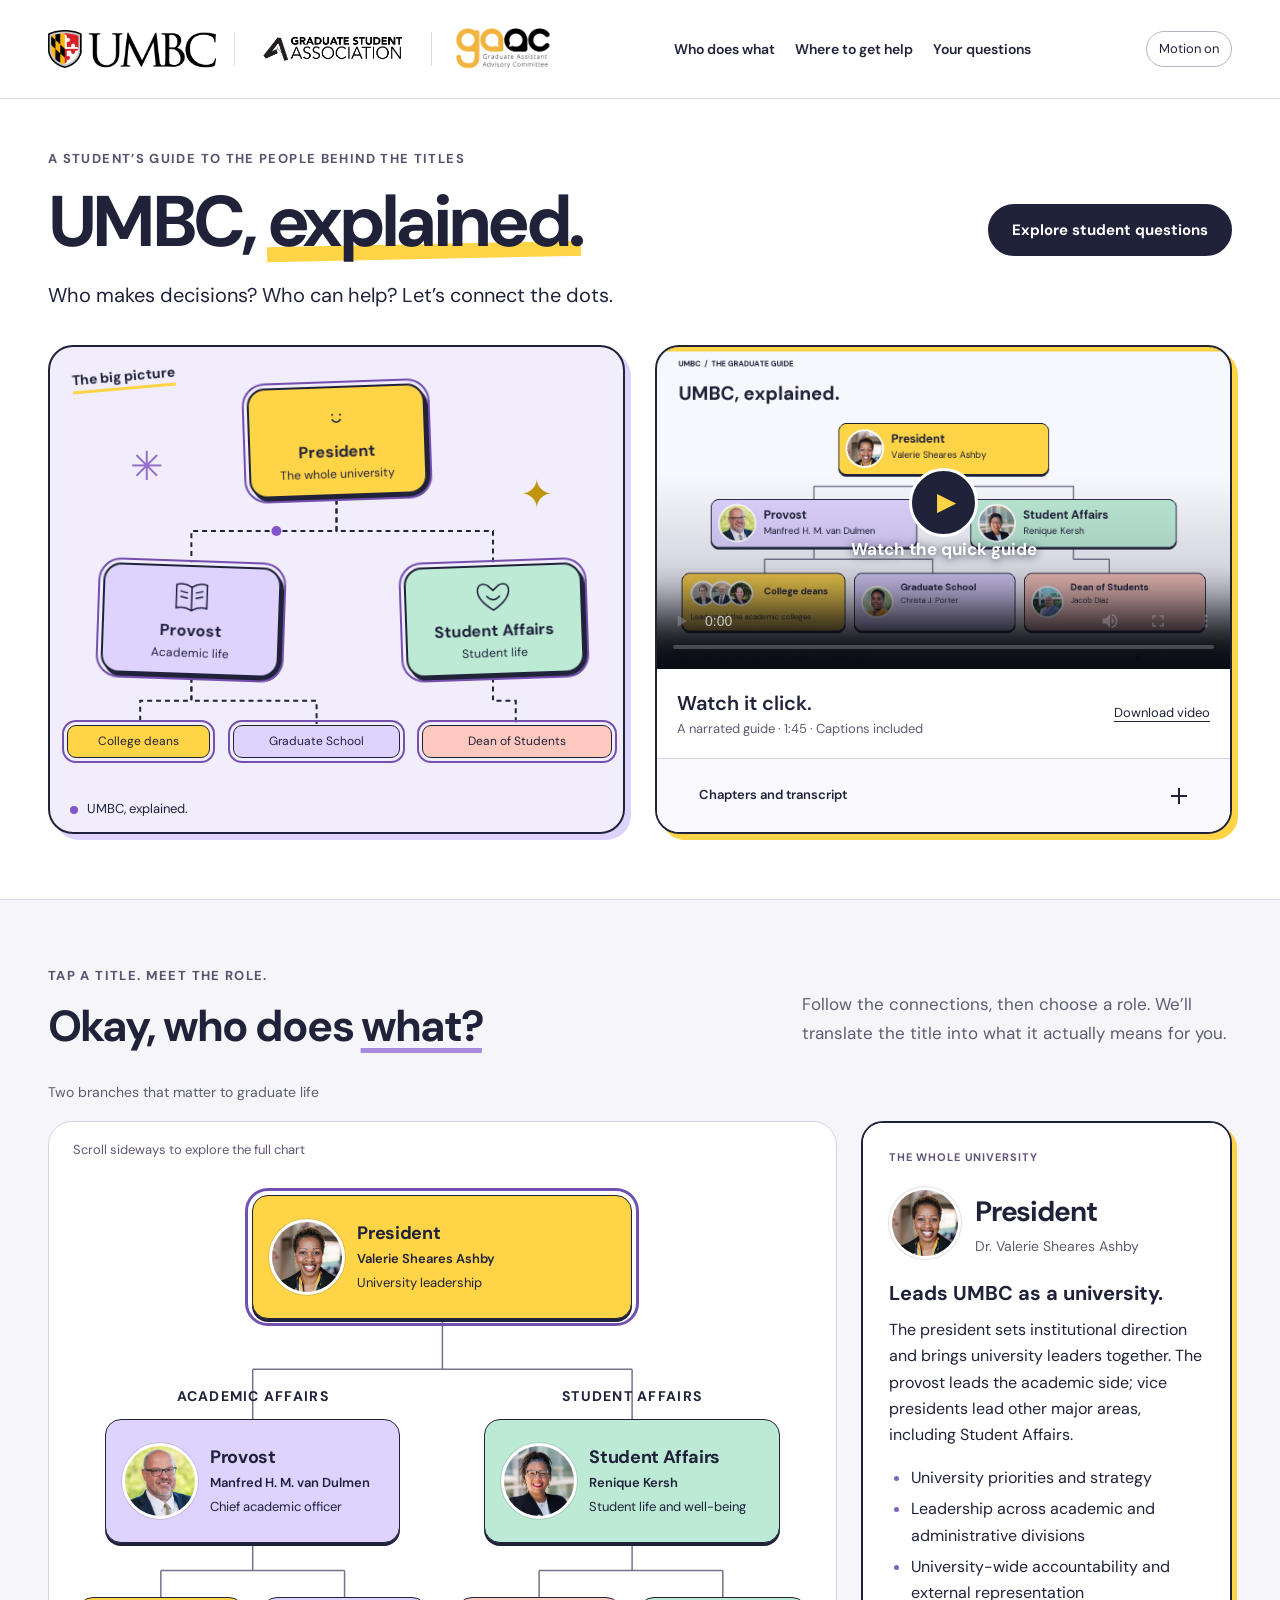
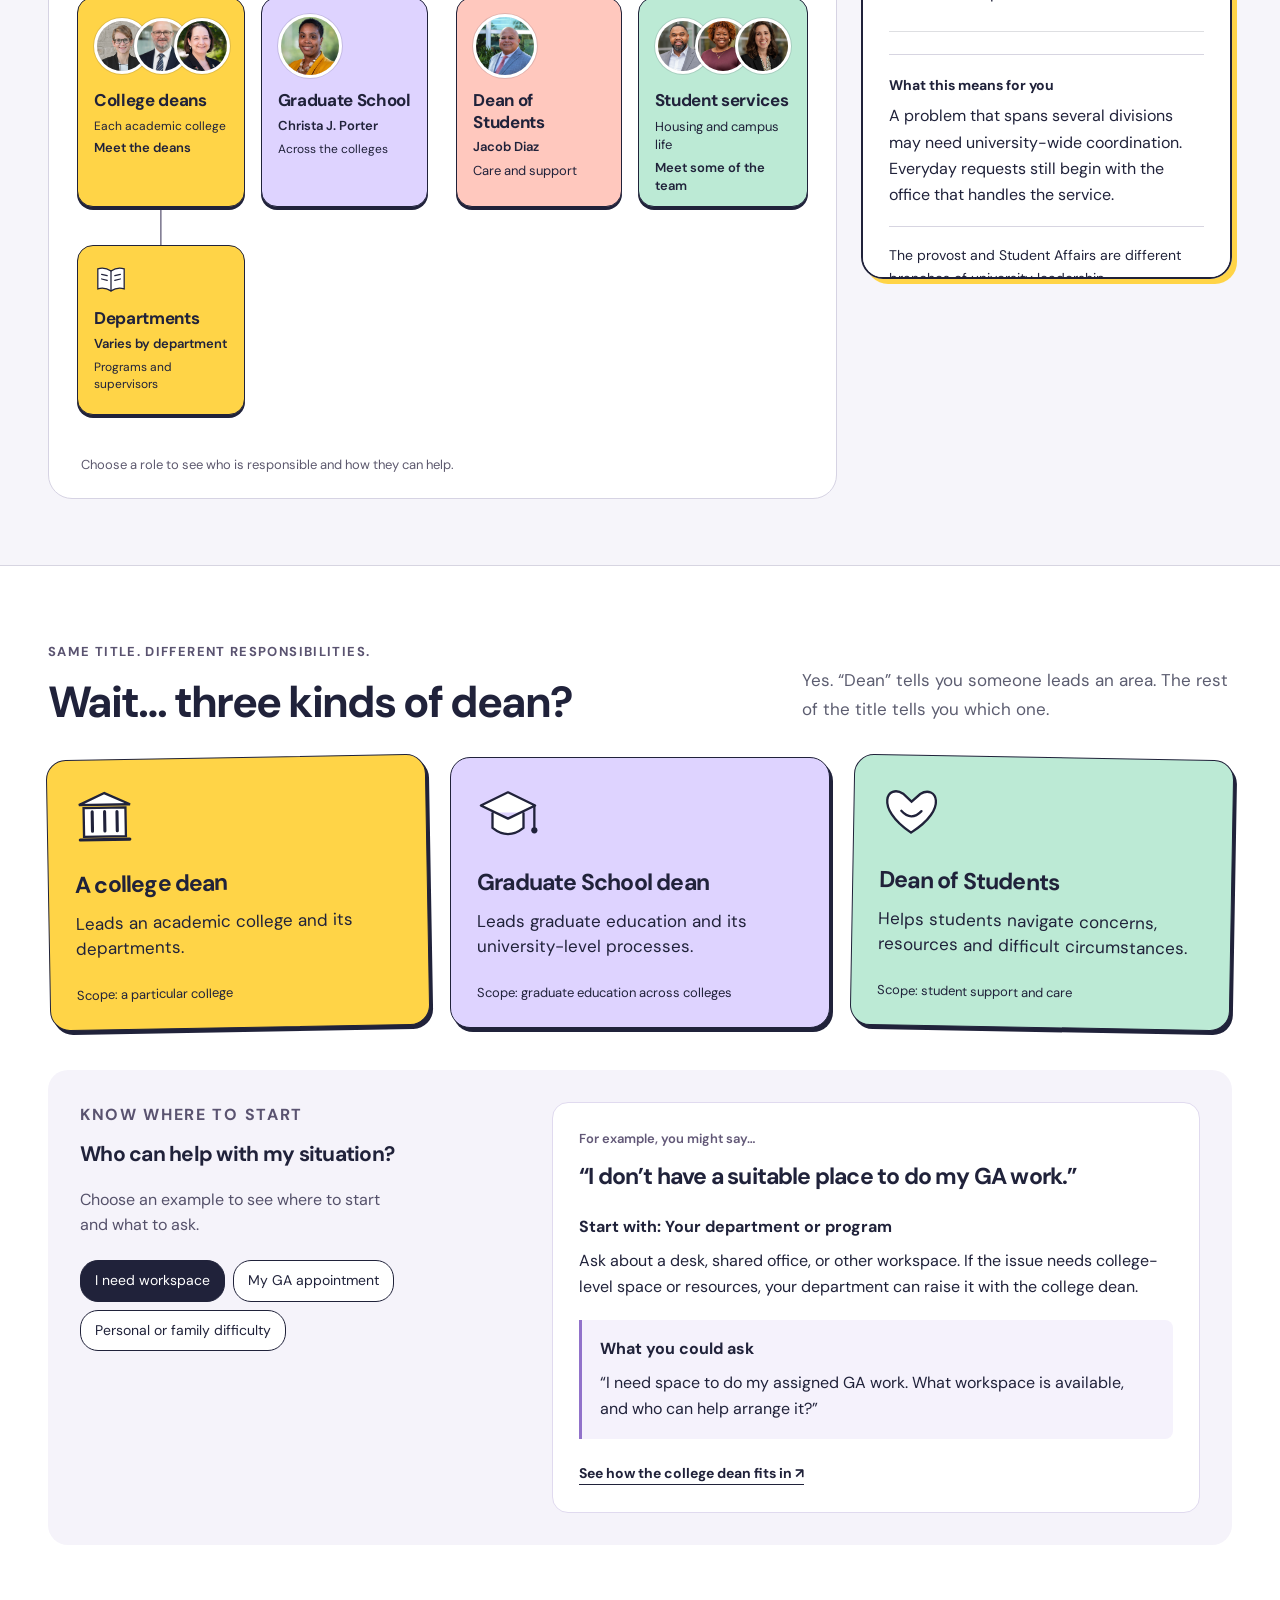
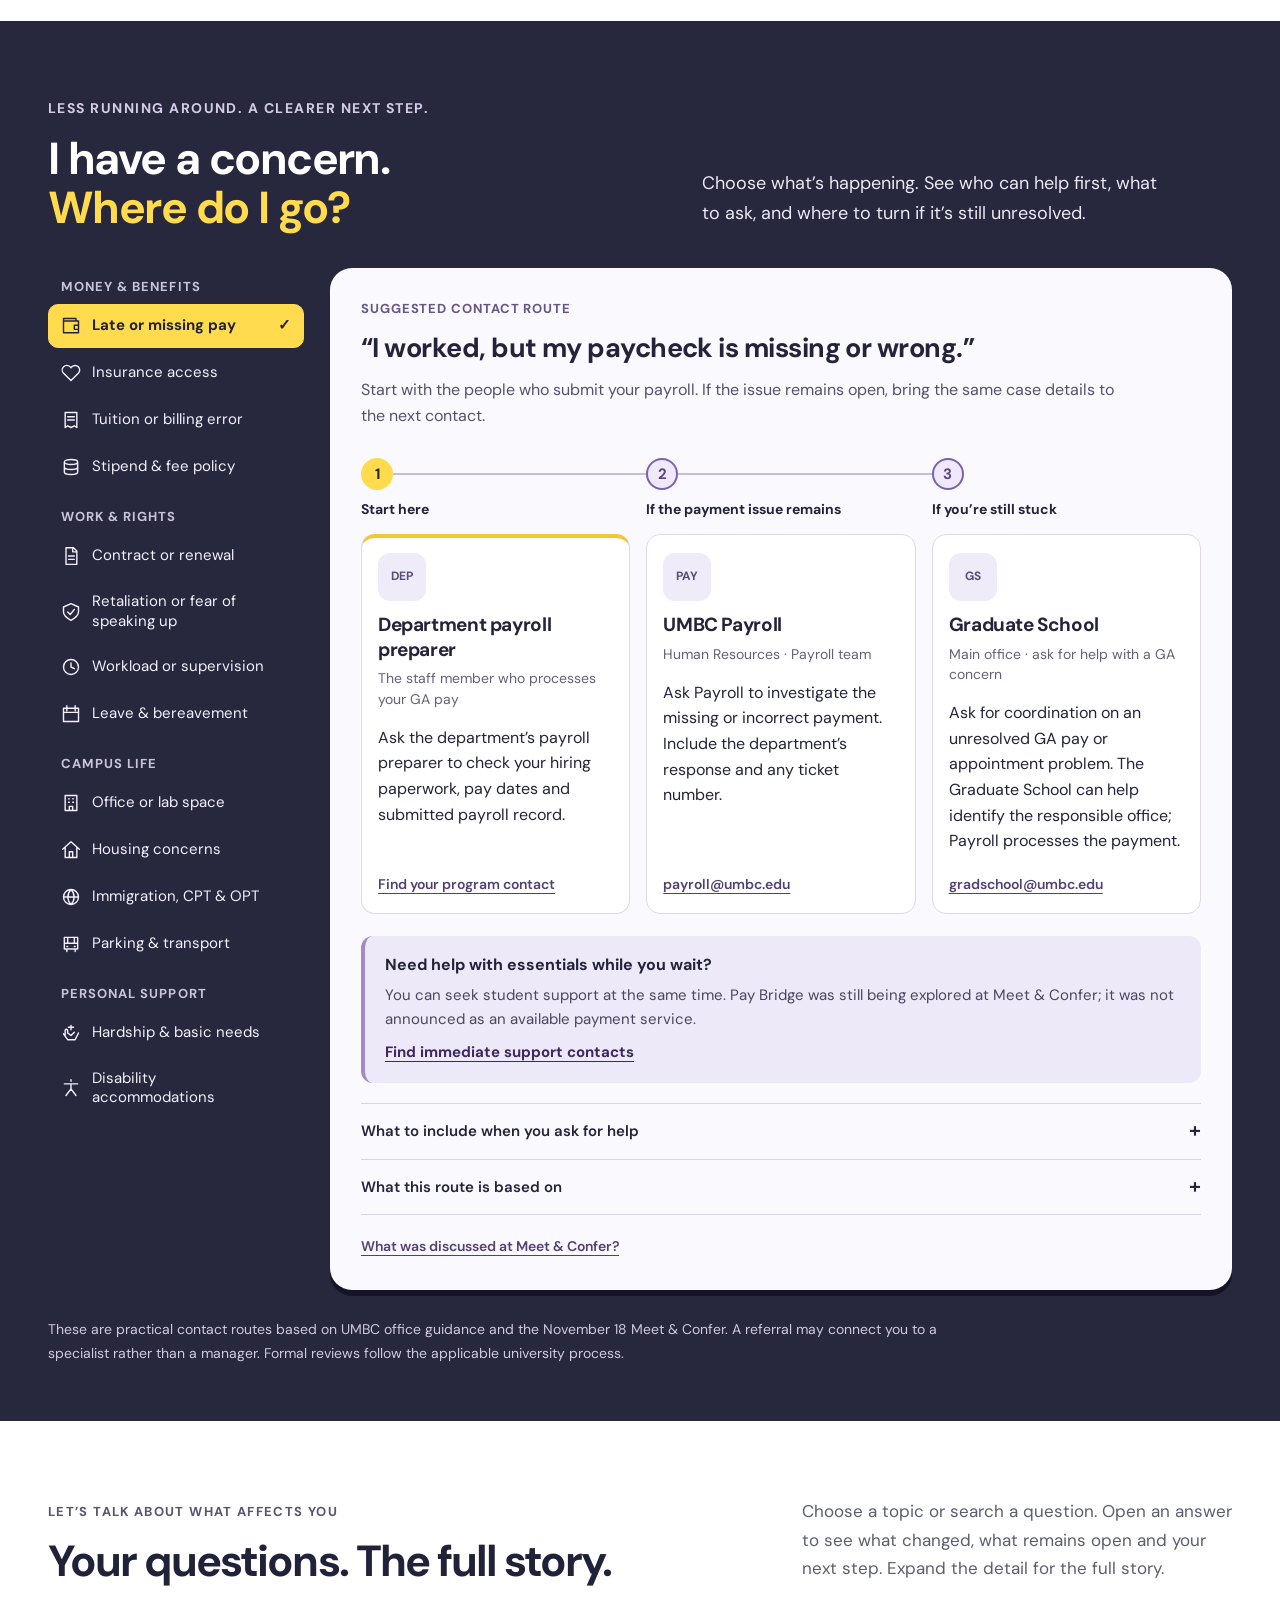
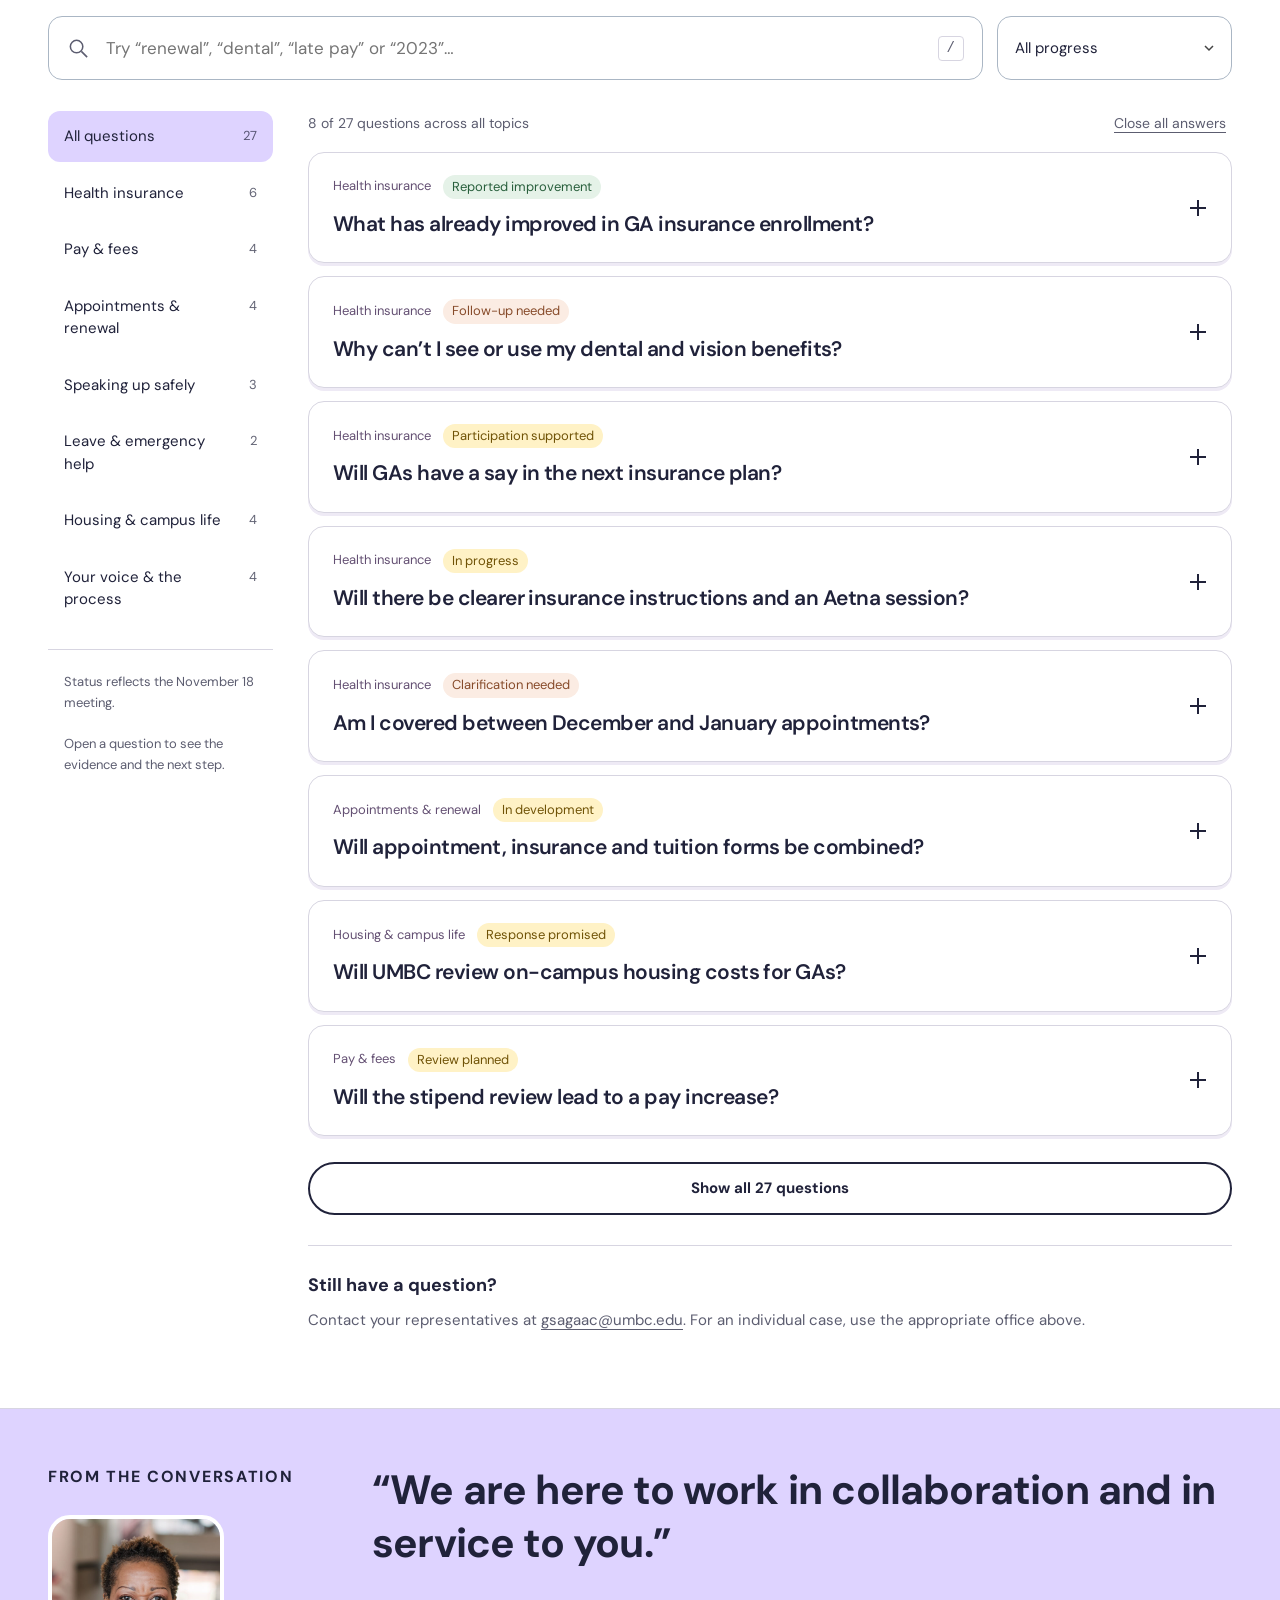
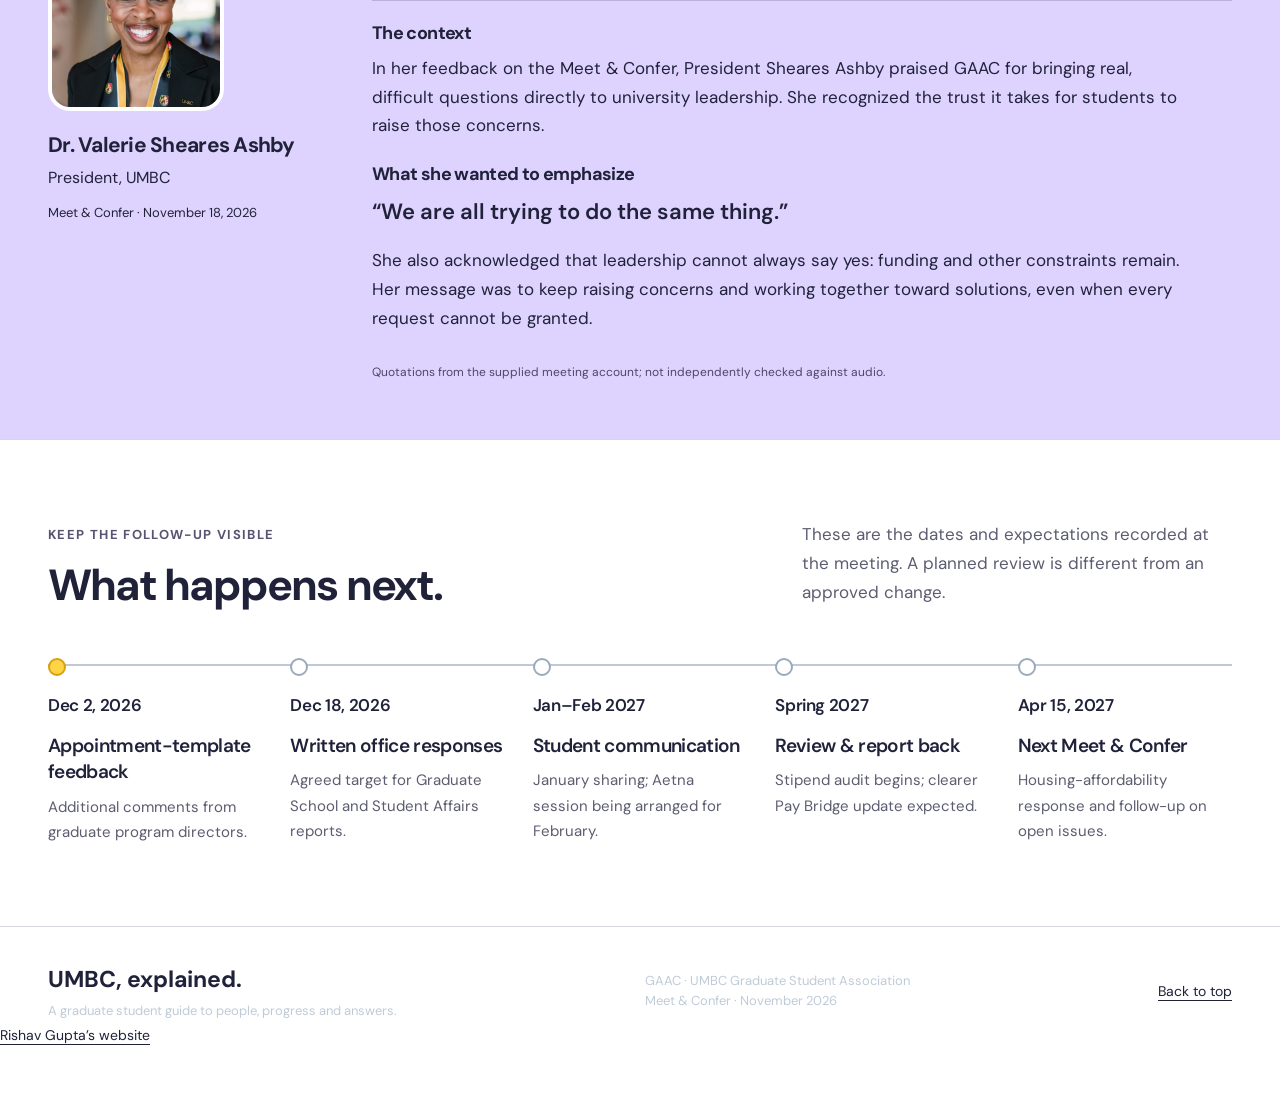
==== commit 95840461: "Clarify president's student protection assurance with contextual quote" ====
--- a/gaac/index.html
+++ b/gaac/index.html
@@ -1,4 +1,4 @@
-<!doctype html><html lang="en"><head><meta charset="UTF-8"><meta name="viewport" content="width=device-width,initial-scale=1"><meta name="description" content="An interactive student guide to UMBC leadership, the Graduate School, Student Affairs and graduate assistant questions."><title>GAAC · UMBC, explained | The graduate student guide</title><link rel="canonical" href="https://riishavrg.github.io/gaac/"><meta property="og:title" content="GAAC · UMBC, explained"><meta property="og:description" content="Find help for graduate assistant concerns and explore updates from UMBC’s Meet &amp; Confer."><meta property="og:type" content="website"><meta property="og:url" content="https://riishavrg.github.io/gaac/"><meta property="og:image" content="https://riishavrg.github.io/gaac/media/poster-faces.jpg"><link rel="icon" href="../favicon.svg" type="image/svg+xml"><link rel="stylesheet" href="style.css?v=3"><link rel="stylesheet" href="explore.css?v=3"><link rel="stylesheet" href="chart.css?v=6"><link rel="stylesheet" href="refinements.css?v=2"><link rel="stylesheet" href="routes.css?v=2"><link rel="stylesheet" href="answers.css?v=1"><script src="content.js" defer></script><script src="media/video-faces.js" defer></script><script src="answer-views.js?v=2" defer></script><script src="app.js?v=8" defer></script><script src="people.js?v=1" defer></script><script src="university.js?v=8" defer></script><script src="routes.js?v=3" defer></script></head><body><a class="skip" href="#main">Skip to content</a><svg class="svg-library" xmlns="http://www.w3.org/2000/svg" aria-hidden="true"><defs>
+<!doctype html><html lang="en"><head><meta charset="UTF-8"><meta name="viewport" content="width=device-width,initial-scale=1"><meta name="description" content="An interactive student guide to UMBC leadership, the Graduate School, Student Affairs and graduate assistant questions."><title>GAAC · UMBC, explained | The graduate student guide</title><link rel="canonical" href="https://riishavrg.github.io/gaac/"><meta property="og:title" content="GAAC · UMBC, explained"><meta property="og:description" content="Find help for graduate assistant concerns and explore updates from UMBC’s Meet &amp; Confer."><meta property="og:type" content="website"><meta property="og:url" content="https://riishavrg.github.io/gaac/"><meta property="og:image" content="https://riishavrg.github.io/gaac/media/poster-faces.jpg"><link rel="icon" href="../favicon.svg" type="image/svg+xml"><link rel="stylesheet" href="style.css?v=3"><link rel="stylesheet" href="explore.css?v=3"><link rel="stylesheet" href="chart.css?v=6"><link rel="stylesheet" href="refinements.css?v=2"><link rel="stylesheet" href="routes.css?v=2"><link rel="stylesheet" href="answers.css?v=2"><script src="content.js?v=2" defer></script><script src="media/video-faces.js" defer></script><script src="answer-views.js?v=3" defer></script><script src="app.js?v=8" defer></script><script src="people.js?v=1" defer></script><script src="university.js?v=8" defer></script><script src="routes.js?v=3" defer></script></head><body><a class="skip" href="#main">Skip to content</a><svg class="svg-library" xmlns="http://www.w3.org/2000/svg" aria-hidden="true"><defs>
 <symbol id="i-sun" viewBox="0 0 80 80"><circle cx="40" cy="40" r="20" fill="currentColor"/><g fill="none" stroke="currentColor" stroke-width="4" stroke-linecap="round"><path d="M40 4v9M40 67v9M4 40h9M67 40h9M15 15l7 7M58 58l7 7M15 65l7-7M58 22l7-7"/></g><path d="M31 43q9 12 18 0" fill="none" stroke="#20223a" stroke-width="3"/><g fill="#20223a"><circle cx="32" cy="34" r="2"/><circle cx="48" cy="34" r="2"/></g></symbol>
 <symbol id="i-book" viewBox="0 0 80 80"><path d="M9 16q16-5 31 5 15-10 31-5v47q-16-5-31 5-15-10-31-5z" fill="currentColor" stroke="#20223a" stroke-width="3"/><path d="M40 21v47M18 29l13 3M18 40l13 3M49 32l13-3M49 43l13-3" fill="none" stroke="#20223a" stroke-width="3" stroke-linecap="round"/></symbol>
 <symbol id="i-cap" viewBox="0 0 80 80"><path d="M5 29 40 12l35 17-35 17zM20 38v20q20 16 40 0V38" fill="currentColor" stroke="#20223a" stroke-width="3" stroke-linejoin="round"/><path d="M74 29v30" fill="none" stroke="#20223a" stroke-width="3"/><circle cx="74" cy="61" r="4" fill="#20223a"/></symbol>
--- a/gaac/answers.css
+++ b/gaac/answers.css
@@ -115,3 +115,12 @@
 @media(max-width:1150px){.visual-stat{grid-template-columns:180px minmax(0,1fr)}.visual-stat .visual-tiles{grid-template-columns:1fr}.visual-stat .visual-tile{display:grid;grid-template-columns:32px 1fr;padding:12px;gap:3px 10px}.visual-stat .visual-tile .answer-icon{width:32px;height:32px;grid-row:1/3;margin:0}.visual-stat .visual-tile .answer-icon svg{width:21px;height:21px}.visual-stat .visual-tile>span:last-child{grid-column:2}.visual-timeline.count-4{grid-template-columns:repeat(2,minmax(0,1fr));row-gap:24px}.visual-timeline.count-4 li:nth-child(2):after{display:none}}
 @media(max-width:700px){.visual-answer>.answer-body{padding:20px}.visual-answer .snapshot-heading h4{font-size:24px}.visual-compare{gap:12px}.compare-pane{padding:16px}.compare-pane>strong{font-size:19px}.compare-label{flex-direction:column;align-items:flex-start;gap:9px}.visual-flow{gap:14px}.visual-flow li:after{right:-14px}.answer-visual strong{font-size:17px}.visual-tile{padding:16px 13px}.visual-timeline time{font-size:14px}.answer-next-owner{align-items:flex-start}.answer-next-owner span{font-size:13px}.answer-help{width:100%;text-align:center}.answer-expand>summary{font-size:14px}.answer-expand>summary small{display:none}}
 @media(max-width:520px){.visual-answer>.answer-body{padding:18px 16px}.visual-answer .snapshot-heading h4{font-size:23px}.visual-compare{grid-template-columns:1fr}.compare-label{flex-direction:row;align-items:center}.compare-pane ul{gap:6px}.visual-flow{grid-template-columns:1fr;gap:0}.visual-flow li{display:grid;grid-template-columns:40px minmax(0,1fr);gap:4px 13px;padding:0 0 22px}.visual-flow li:last-child{padding-bottom:0}.visual-flow li .answer-icon{grid-row:1/3;width:40px;height:40px;margin:0}.visual-flow li>span:last-child{grid-column:2}.visual-flow li:after{left:19px;right:auto;top:40px;width:2px;height:calc(100% - 40px)}.visual-tiles,.visual-tiles.count-2{grid-template-columns:1fr}.visual-tile{display:grid;grid-template-columns:40px minmax(0,1fr);gap:4px 12px}.visual-tile .answer-icon{width:40px;height:40px;grid-row:1/3;margin:0}.visual-tile>span:last-child{grid-column:2}.visual-stat{grid-template-columns:1fr}.visual-number{display:grid;grid-template-columns:auto minmax(0,1fr);gap:6px 14px;padding:20px}.visual-number>.answer-icon{display:none}.visual-number>strong{font-size:45px}.visual-number>span:last-child{font-size:14px}.visual-timeline,.visual-timeline.count-4{grid-template-columns:1fr;gap:0}.visual-timeline li{display:grid;grid-template-columns:14px minmax(0,1fr);column-gap:15px;padding:0 0 23px}.visual-timeline li:last-child{padding-bottom:0}.visual-timeline time{grid-column:2;min-height:0;margin-bottom:5px}.timeline-stop{grid-column:1;grid-row:1/4;margin:4px 0 0}.visual-timeline li:after,.visual-timeline.count-4 li:nth-child(2):after{display:block;top:17px;left:6px;bottom:0;height:auto;width:2px;right:auto}.visual-timeline li:last-child:after{display:none}.visual-timeline li strong,.visual-timeline li>span:last-child{grid-column:2}.visual-branches{padding:16px}.branch-options{grid-template-columns:1fr;gap:16px;padding-left:15px;border-left:2px solid #cec1df}.branch-options:before,.branch-root:after{display:none}.branch-option:before{height:2px;width:15px;top:24px;left:-16px}.branch-root{justify-content:flex-start;margin-bottom:18px}.branch-root .answer-icon{width:34px;height:34px}.branch-root strong{font-size:16px}.visual-merge{grid-template-columns:1fr;padding:17px}.merge-link{height:23px;border:0;margin:0}.merge-link:before{border:0;border-left:2px solid #b49ccb;left:50%}.merge-link:after{display:none}.merge-result{padding:17px}.visual-bridge{padding:17px}.bridge-diagram{grid-template-columns:1fr .5fr 1fr;gap:7px}.bridge-diagram strong{font-size:15px}.bridge-span>span{font-size:12px}.bridge-unknown{gap:8px}.bridge-unknown li{font-size:13px}.answer-next{padding:17px}.answer-next-owner img,.answer-next-owner>.answer-icon{width:36px;height:36px}.answer-next-owner{flex-basis:100%;gap:10px}.answer-footer{gap:12px}}
+
+/* Keep the president’s assurance visible with its context and attribution. */
+.president-assurance-quote{margin:0 0 22px;padding:22px;border-left:4px solid #8d71bb;border-radius:0 14px 14px 0;background:#f4effb}
+.president-assurance-quote blockquote{margin:0 0 18px;font-size:clamp(1.2rem,2vw,1.5rem);font-weight:600;line-height:1.5;color:#29243c}
+.president-assurance-quote figcaption{display:flex;align-items:center;gap:12px}
+.president-assurance-quote img{width:44px;height:44px;object-fit:cover;border-radius:50%;flex:none}
+.president-assurance-quote figcaption strong{display:block;font-size:15px;color:#29243c}
+.president-assurance-quote figcaption span span{display:block;font-size:14px;line-height:1.5;color:#61576e}
+.president-assurance-quote>small{display:block;margin-top:13px;font-size:12px;line-height:1.6;color:#6f637b}
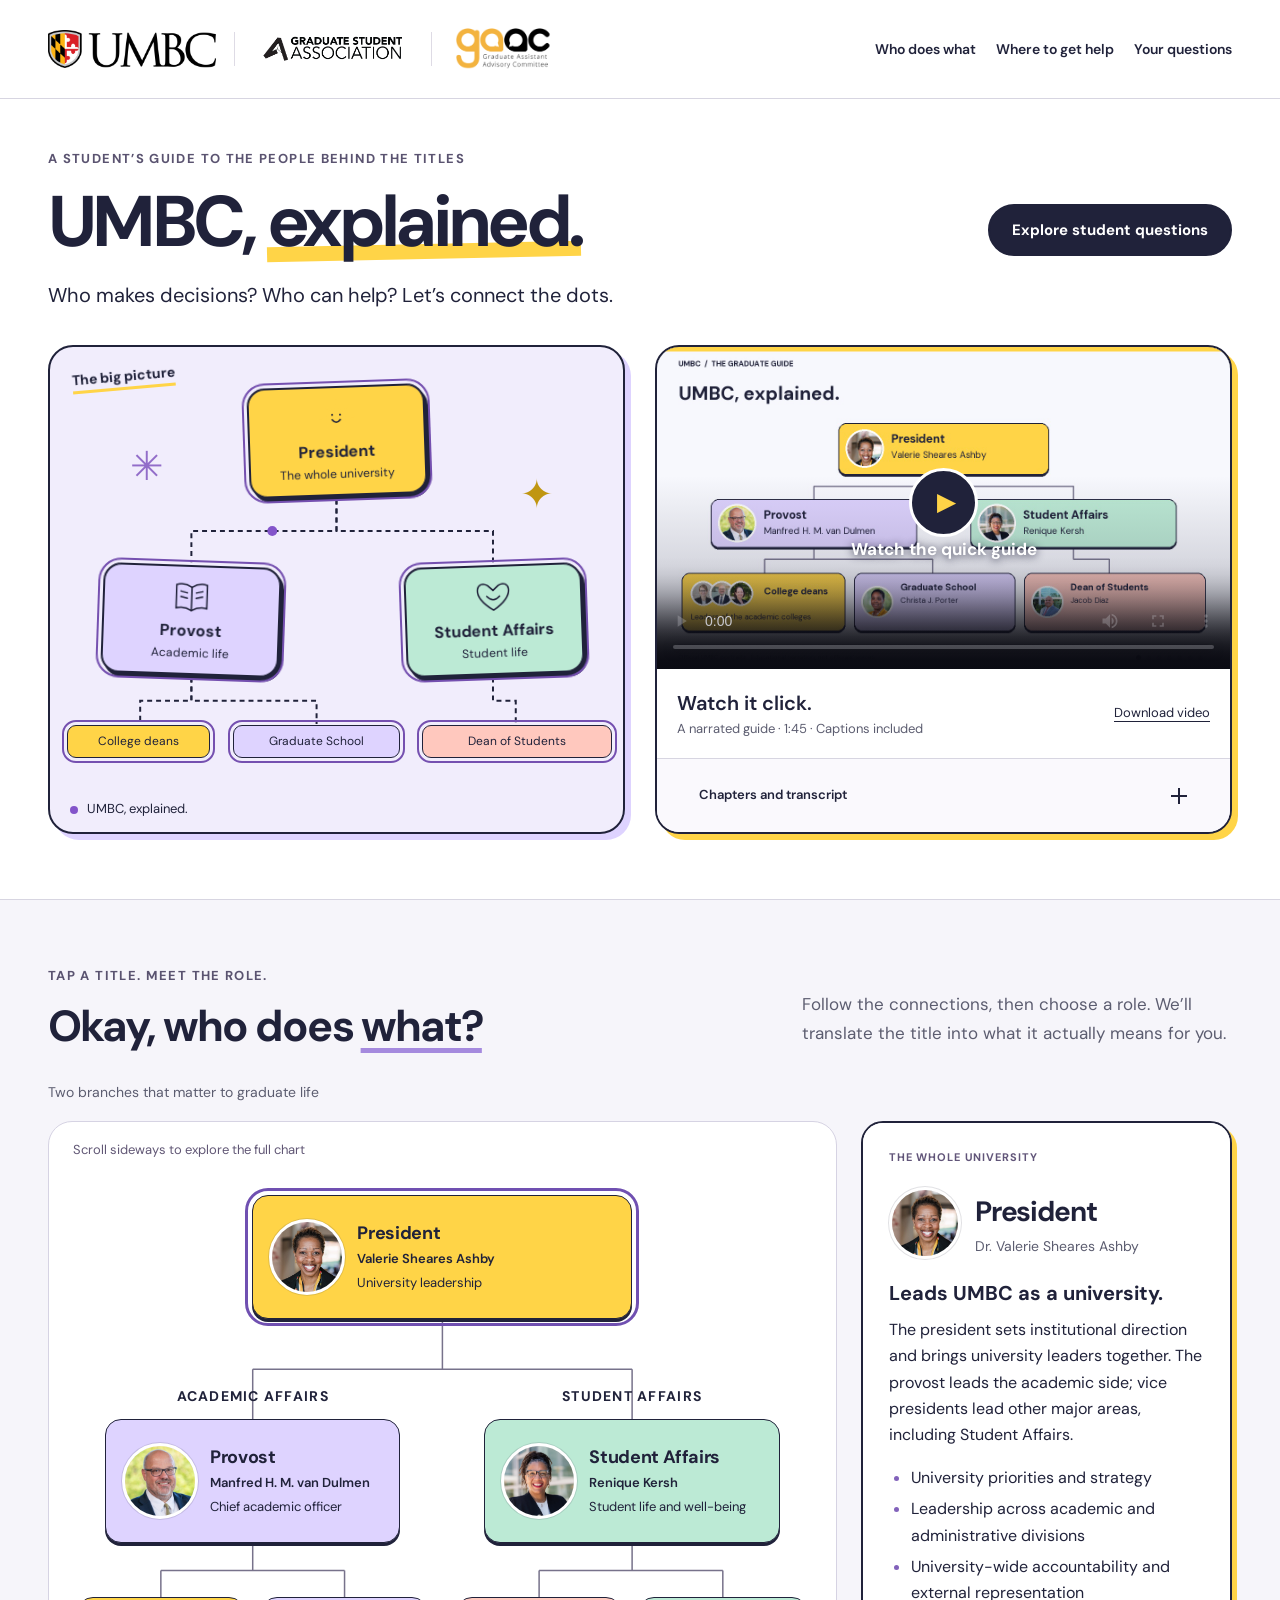
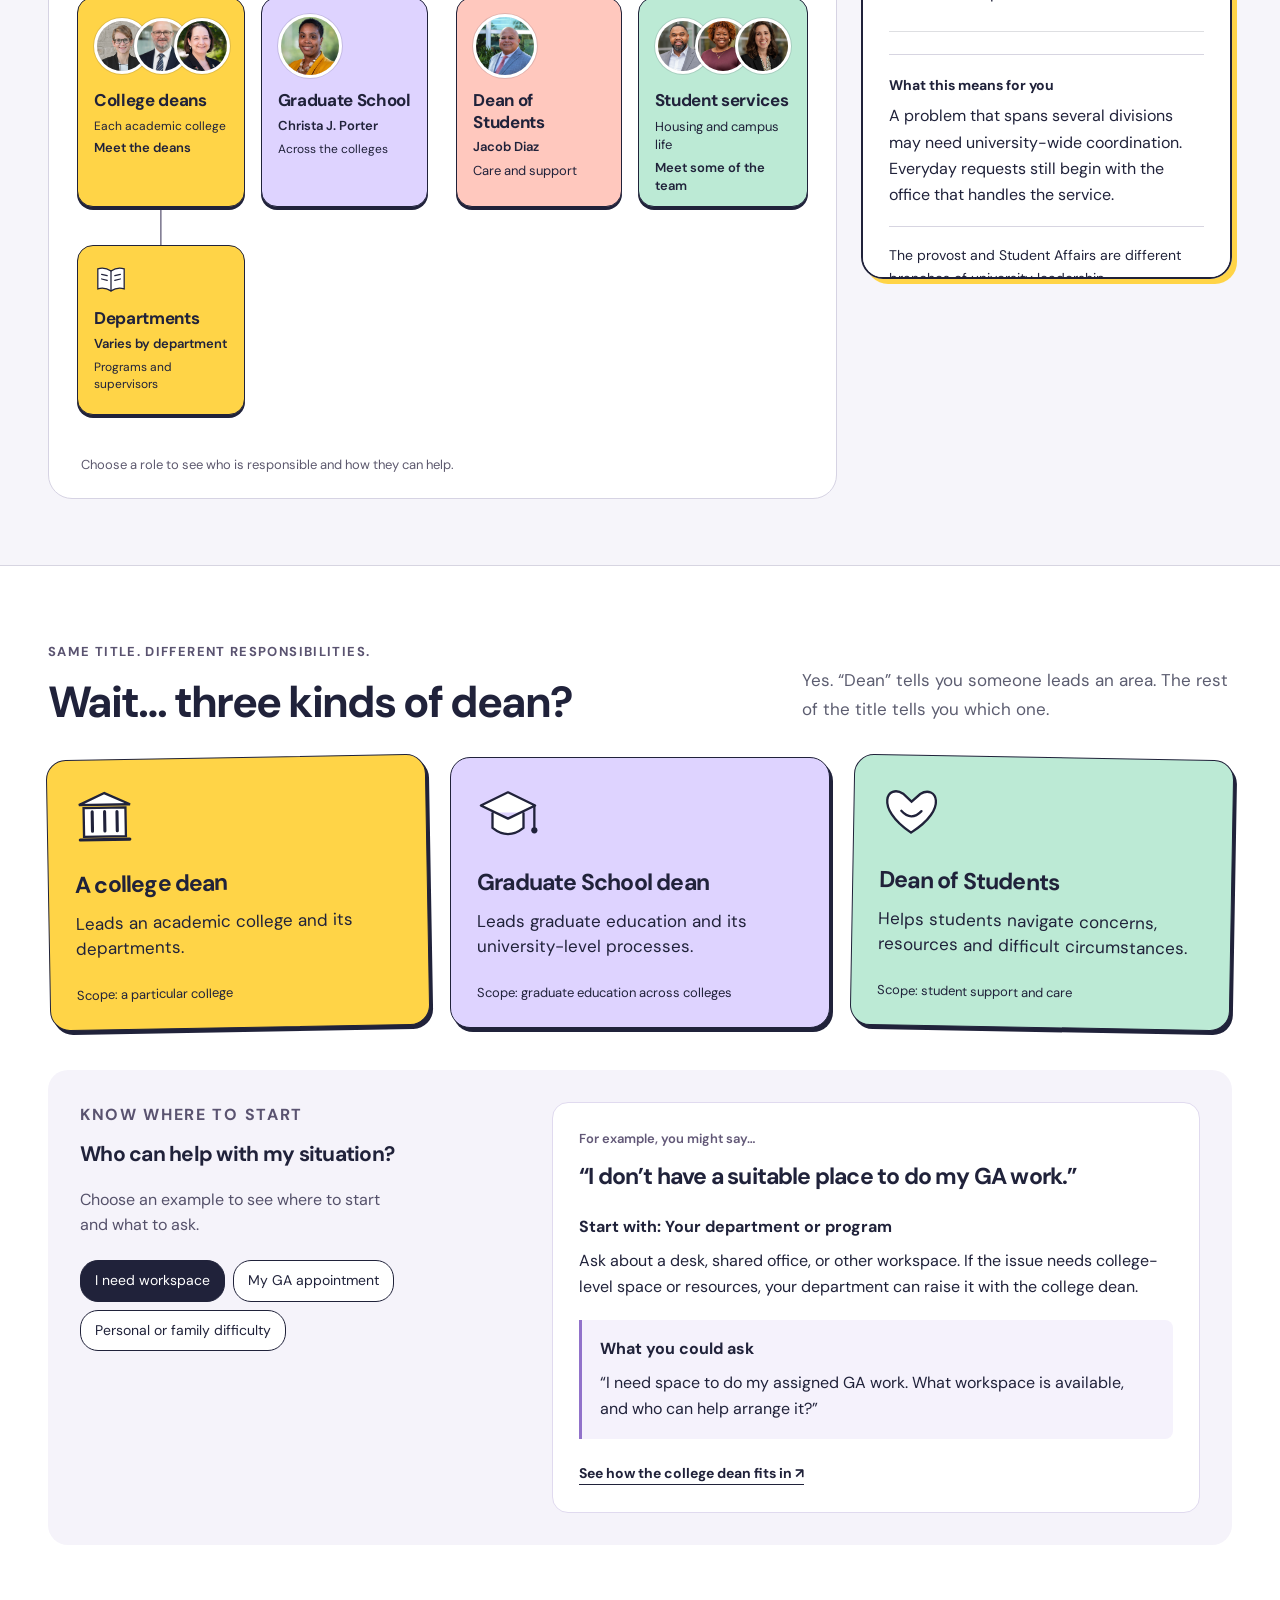
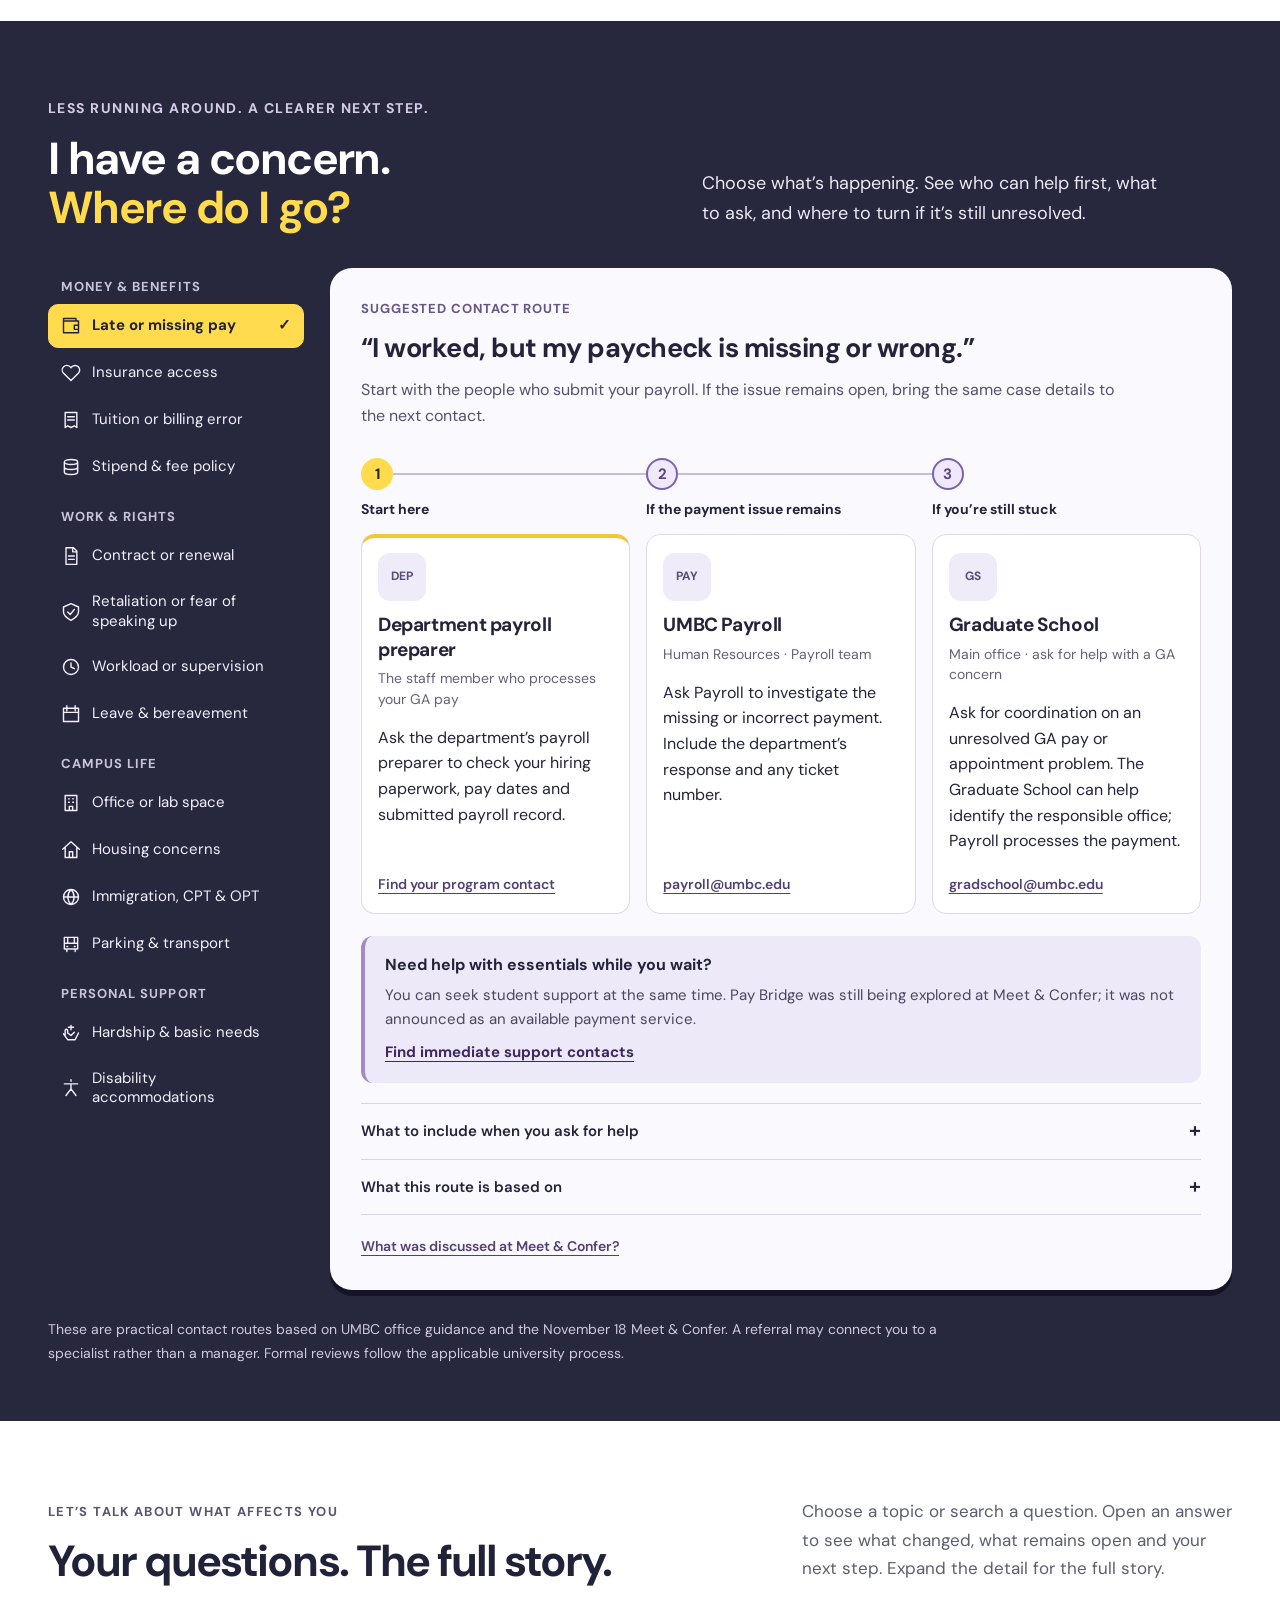
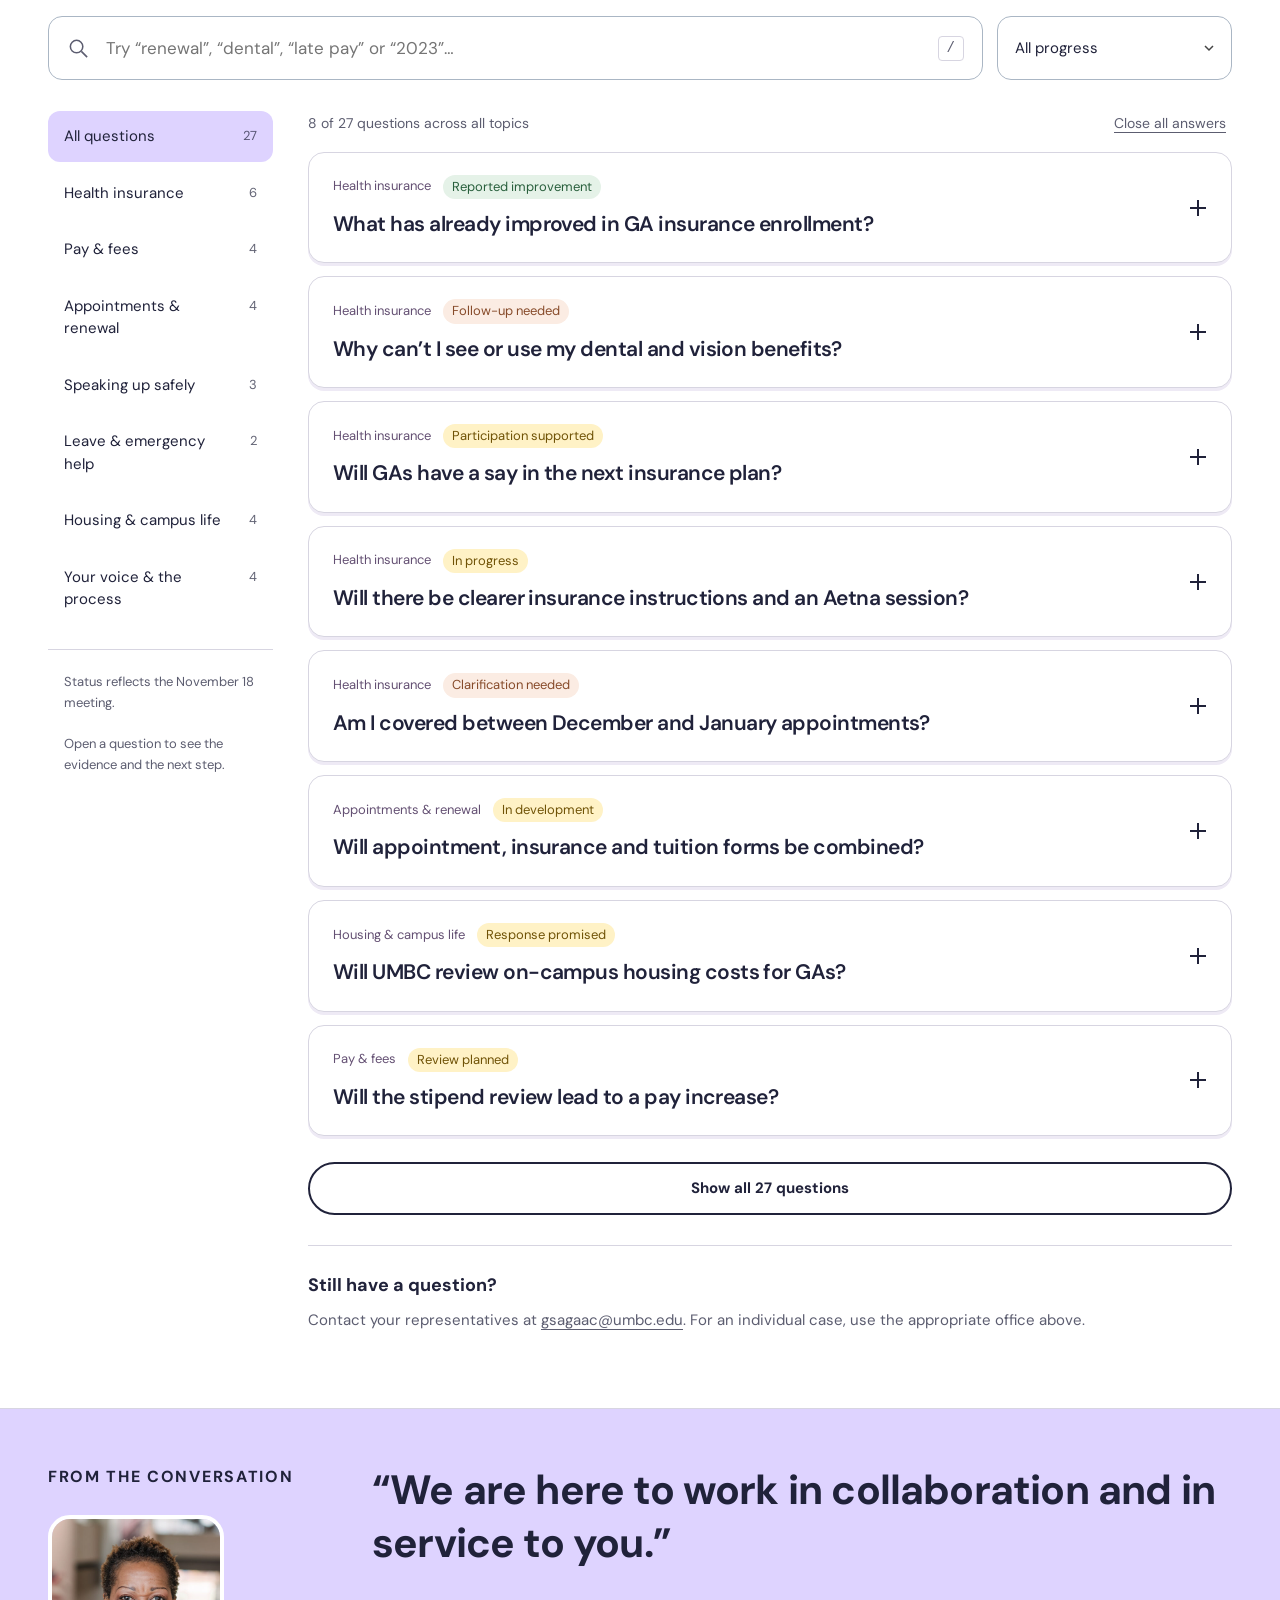
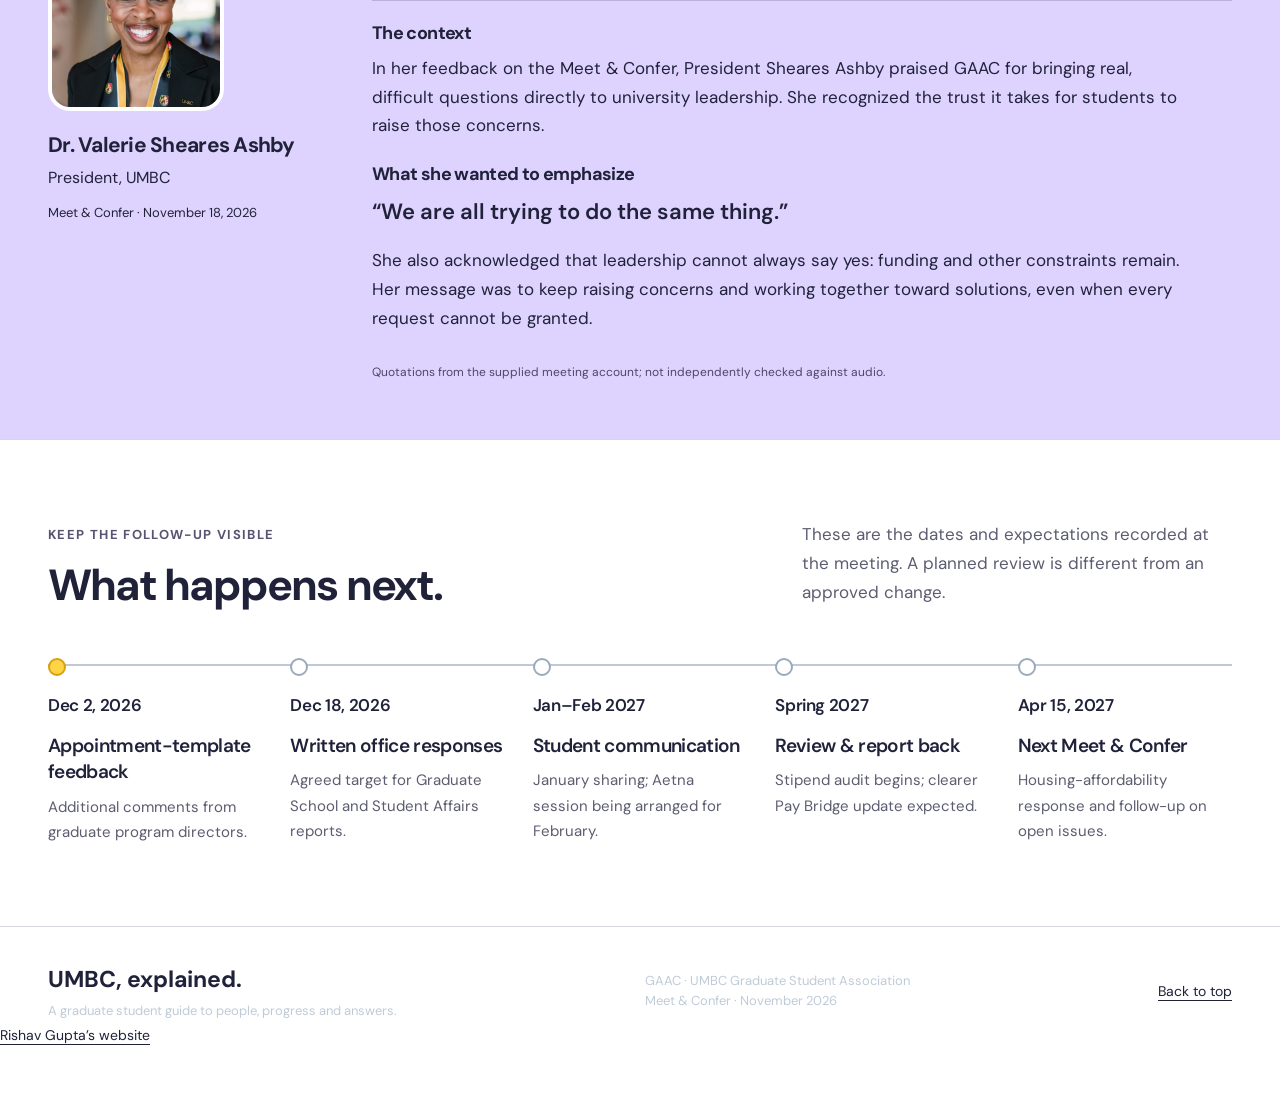
==== commit c8fdde6d: "Remove motion button and right-align guide navigation" ====
--- a/gaac/index.html
+++ b/gaac/index.html
@@ -1,10 +1,10 @@
-<!doctype html><html lang="en"><head><meta charset="UTF-8"><meta name="viewport" content="width=device-width,initial-scale=1"><meta name="description" content="An interactive student guide to UMBC leadership, the Graduate School, Student Affairs and graduate assistant questions."><title>GAAC · UMBC, explained | The graduate student guide</title><link rel="canonical" href="https://riishavrg.github.io/gaac/"><meta property="og:title" content="GAAC · UMBC, explained"><meta property="og:description" content="Find help for graduate assistant concerns and explore updates from UMBC’s Meet &amp; Confer."><meta property="og:type" content="website"><meta property="og:url" content="https://riishavrg.github.io/gaac/"><meta property="og:image" content="https://riishavrg.github.io/gaac/media/poster-faces.jpg"><link rel="icon" href="../favicon.svg" type="image/svg+xml"><link rel="stylesheet" href="style.css?v=3"><link rel="stylesheet" href="explore.css?v=3"><link rel="stylesheet" href="chart.css?v=6"><link rel="stylesheet" href="refinements.css?v=2"><link rel="stylesheet" href="routes.css?v=2"><link rel="stylesheet" href="answers.css?v=2"><script src="content.js?v=2" defer></script><script src="media/video-faces.js" defer></script><script src="answer-views.js?v=3" defer></script><script src="app.js?v=8" defer></script><script src="people.js?v=1" defer></script><script src="university.js?v=8" defer></script><script src="routes.js?v=3" defer></script></head><body><a class="skip" href="#main">Skip to content</a><svg class="svg-library" xmlns="http://www.w3.org/2000/svg" aria-hidden="true"><defs>
+<!doctype html><html lang="en"><head><meta charset="UTF-8"><meta name="viewport" content="width=device-width,initial-scale=1"><meta name="description" content="An interactive student guide to UMBC leadership, the Graduate School, Student Affairs and graduate assistant questions."><title>GAAC · UMBC, explained | The graduate student guide</title><link rel="canonical" href="https://riishavrg.github.io/gaac/"><meta property="og:title" content="GAAC · UMBC, explained"><meta property="og:description" content="Find help for graduate assistant concerns and explore updates from UMBC’s Meet &amp; Confer."><meta property="og:type" content="website"><meta property="og:url" content="https://riishavrg.github.io/gaac/"><meta property="og:image" content="https://riishavrg.github.io/gaac/media/poster-faces.jpg"><link rel="icon" href="../favicon.svg" type="image/svg+xml"><link rel="stylesheet" href="style.css?v=3"><link rel="stylesheet" href="explore.css?v=4"><link rel="stylesheet" href="chart.css?v=6"><link rel="stylesheet" href="refinements.css?v=3"><link rel="stylesheet" href="routes.css?v=2"><link rel="stylesheet" href="answers.css?v=2"><script src="content.js?v=2" defer></script><script src="media/video-faces.js" defer></script><script src="answer-views.js?v=3" defer></script><script src="app.js?v=8" defer></script><script src="people.js?v=1" defer></script><script src="university.js?v=9" defer></script><script src="routes.js?v=3" defer></script></head><body><a class="skip" href="#main">Skip to content</a><svg class="svg-library" xmlns="http://www.w3.org/2000/svg" aria-hidden="true"><defs>
 <symbol id="i-sun" viewBox="0 0 80 80"><circle cx="40" cy="40" r="20" fill="currentColor"/><g fill="none" stroke="currentColor" stroke-width="4" stroke-linecap="round"><path d="M40 4v9M40 67v9M4 40h9M67 40h9M15 15l7 7M58 58l7 7M15 65l7-7M58 22l7-7"/></g><path d="M31 43q9 12 18 0" fill="none" stroke="#20223a" stroke-width="3"/><g fill="#20223a"><circle cx="32" cy="34" r="2"/><circle cx="48" cy="34" r="2"/></g></symbol>
 <symbol id="i-book" viewBox="0 0 80 80"><path d="M9 16q16-5 31 5 15-10 31-5v47q-16-5-31 5-15-10-31-5z" fill="currentColor" stroke="#20223a" stroke-width="3"/><path d="M40 21v47M18 29l13 3M18 40l13 3M49 32l13-3M49 43l13-3" fill="none" stroke="#20223a" stroke-width="3" stroke-linecap="round"/></symbol>
 <symbol id="i-cap" viewBox="0 0 80 80"><path d="M5 29 40 12l35 17-35 17zM20 38v20q20 16 40 0V38" fill="currentColor" stroke="#20223a" stroke-width="3" stroke-linejoin="round"/><path d="M74 29v30" fill="none" stroke="#20223a" stroke-width="3"/><circle cx="74" cy="61" r="4" fill="#20223a"/></symbol>
 <symbol id="i-heart" viewBox="0 0 80 80"><path d="M40 67C-9 35 9 4 29 17l11 10 11-10C71 4 89 35 40 67z" fill="currentColor" stroke="#20223a" stroke-width="3"/><path d="M27 39q13 14 26 0" fill="none" stroke="#20223a" stroke-width="3" stroke-linecap="round"/></symbol>
 <symbol id="i-building" viewBox="0 0 80 80"><path d="m7 25 33-15 33 15zM13 29h54v37H13z" fill="currentColor" stroke="#20223a" stroke-width="3"/><path d="M24 34v25M40 34v25M56 34v25M8 70h64" fill="none" stroke="#20223a" stroke-width="4" stroke-linecap="round"/></symbol>
-</defs></svg><header class="guide-header"><nav class="wrap" aria-label="Main navigation"><a class="partner-brand" href="#" aria-label="UMBC, GSA and GAAC — home"><img class="brand-umbc" src="assets/brand/umbc.png" alt="UMBC"><span class="brand-divider" aria-hidden="true"></span><img class="brand-gsa" src="assets/brand/gsa.png" alt="Graduate Student Association"><span class="brand-divider" aria-hidden="true"></span><img class="brand-gaac" src="assets/brand/gaac.png" alt="Graduate Assistant Advisory Committee"></a><div class="nav-links"><a href="#understand">Who does what</a><a href="#inside-grad">Where to get help</a><a href="#questions">Your questions</a></div><button class="motion-toggle" id="motion-toggle" aria-pressed="false">Motion on</button></nav></header><main id="main"><section class="welcome wrap" aria-labelledby="welcome-title"><div class="welcome-top"><div><p class="eyebrow">A STUDENT’S GUIDE TO THE PEOPLE BEHIND THE TITLES</p><h1 id="welcome-title">UMBC, <span>explained.</span></h1><p class="welcome-intro">Who makes decisions? Who can help? Let’s connect the dots.</p></div><a class="button dark" href="#questions">Explore student questions</a></div>
+</defs></svg><header class="guide-header"><nav class="wrap" aria-label="Main navigation"><a class="partner-brand" href="#" aria-label="UMBC, GSA and GAAC — home"><img class="brand-umbc" src="assets/brand/umbc.png" alt="UMBC"><span class="brand-divider" aria-hidden="true"></span><img class="brand-gsa" src="assets/brand/gsa.png" alt="Graduate Student Association"><span class="brand-divider" aria-hidden="true"></span><img class="brand-gaac" src="assets/brand/gaac.png" alt="Graduate Assistant Advisory Committee"></a><div class="nav-links"><a href="#understand">Who does what</a><a href="#inside-grad">Where to get help</a><a href="#questions">Your questions</a></div></nav></header><main id="main"><section class="welcome wrap" aria-labelledby="welcome-title"><div class="welcome-top"><div><p class="eyebrow">A STUDENT’S GUIDE TO THE PEOPLE BEHIND THE TITLES</p><h1 id="welcome-title">UMBC, <span>explained.</span></h1><p class="welcome-intro">Who makes decisions? Who can help? Let’s connect the dots.</p></div><a class="button dark" href="#questions">Explore student questions</a></div>
 <div class="intro-duo"><div class="animated-campus" aria-label="Illustrated overview of university leadership"><div class="sketch-tag">The big picture</div><svg class="mini-lines" viewBox="0 0 600 360" preserveAspectRatio="none" aria-hidden="true"><path d="M300 100V145H140V185M300 145H460V185M140 240V280H75M140 280H260M460 240V280"/><circle class="travel-dot" r="5"><animateMotion dur="5s" repeatCount="indefinite" path="M300 100V145H140V185"/></circle></svg>
 <div class="mini-node mini-president" data-mini="president"><svg aria-hidden="true"><use href="#i-sun"/></svg><b>President</b><span>The whole university</span></div><div class="mini-node mini-provost" data-mini="provost"><svg aria-hidden="true"><use href="#i-book"/></svg><b>Provost</b><span>Academic life</span></div><div class="mini-node mini-affairs" data-mini="affairs"><svg aria-hidden="true"><use href="#i-heart"/></svg><b>Student Affairs</b><span>Student life</span></div><div class="mini-leaf mini-deans" data-mini="deans">College deans</div><div class="mini-leaf mini-grad" data-mini="graduate">Graduate School</div><div class="mini-leaf mini-dos" data-mini="dos">Dean of Students</div><div class="spark spark-one">✳</div><div class="spark spark-two">✦</div><p class="animation-note"><span class="note-dot"></span><span id="animation-caption">Same university. Different jobs.</span></p></div>
 <div class="watch-card" id="watch"><div class="video-stage"><video id="explainer" controls playsinline preload="metadata" poster="media/poster-faces.jpg" aria-label="UMBC explained animated video"><source src="media/umbc-explained-faces.mp4" type="video/mp4"><track kind="captions" src="media/captions-v3.vtt" srclang="en" label="English captions" default>Your browser does not support video.</video><button class="video-cover" id="video-cover" aria-label="Play UMBC explained"><span class="play-circle">▶</span><span>Watch the quick guide</span></button></div><div class="video-caption"><div><strong>Watch it click.</strong><span>A narrated guide · <span id="video-duration">About 2 minutes</span> · Captions included</span></div><a href="media/umbc-explained-faces.mp4" download>Download video</a></div><p id="media-message" role="status"></p><details class="video-more"><summary>Chapters and transcript<span class="plus"></span></summary><div id="video-chapters"></div><a href="media/transcript-v3.txt" target="_blank" rel="noopener">Read the transcript</a><p>AI-generated narration, written for this guide. Not a recording of UMBC officials.</p></details></div></div></section><section class="university-section" id="understand"><div class="wrap"><div class="section-heading"><div><p class="eyebrow">TAP A TITLE. MEET THE ROLE.</p><h2>Okay, who does <em>what?</em></h2></div><p>Follow the connections, then choose a role. We’ll translate the title into what it actually means for you.</p></div><div class="map-toolbar"><span>Two branches that matter to graduate life</span></div><div class="university-explorer"><div class="chart-frame"><p class="chart-scroll-hint">Scroll sideways to explore the full chart</p><div class="chart-viewport" tabindex="0" role="region" aria-label="University leadership chart"><div class="leadership-map"><div class="map-top"><button class="map-node yellow" data-office="president" aria-pressed="false"><span class="node-icon"><svg aria-hidden="true"><use href="#i-sun"/></svg></span><span><strong>President</strong><small>University leadership</small></span></button></div><div class="tree-trunk"></div><div class="map-branches"><div class="map-branch academic-branch"><span class="branch-label">ACADEMIC AFFAIRS</span><button class="map-node lilac" data-office="provost" aria-pressed="false"><span class="node-icon"><svg aria-hidden="true"><use href="#i-book"/></svg></span><span><strong>Provost</strong><small>Chief academic officer</small></span></button><div class="academic-children"><div><button class="map-node yellow" data-office="deans" aria-pressed="false"><span class="node-icon"><svg aria-hidden="true"><use href="#i-building"/></svg></span><span><strong>College deans</strong><small>Each academic college</small></span></button><button class="map-node yellow" data-office="departments" aria-pressed="false"><span class="node-icon"><svg aria-hidden="true"><use href="#i-book"/></svg></span><span><strong>Departments</strong><small>Programs and supervisors</small></span></button></div><div><button class="map-node lilac" data-office="graduate" aria-pressed="false"><span class="node-icon"><svg aria-hidden="true"><use href="#i-cap"/></svg></span><span><strong>Graduate School</strong><small>Across the colleges</small></span></button></div></div></div><div class="map-branch student-branch"><span class="branch-label">STUDENT AFFAIRS</span><button class="map-node mint" data-office="affairs" aria-pressed="false"><span class="node-icon"><svg aria-hidden="true"><use href="#i-heart"/></svg></span><span><strong>Student Affairs</strong><small>Student life and well-being</small></span></button><div class="student-children"><button class="map-node peach" data-office="dos" aria-pressed="false"><span class="node-icon"><svg aria-hidden="true"><use href="#i-heart"/></svg></span><span><strong>Dean of Students</strong><small>Care and support</small></span></button><button class="map-node mint" data-office="life" aria-pressed="false"><span class="node-icon"><svg aria-hidden="true"><use href="#i-building"/></svg></span><span><strong>Student services</strong><small>Housing and campus life</small></span></button></div></div></div></div></div><p class="map-footnote">Choose a role to see who is responsible and how they can help.</p></div><aside id="office-panel" class="role-panel" aria-label="Selected role details"></aside></div><span id="map-status" class="sr-only" role="status"></span></div></section><section class="deans-section wrap" id="deans"><div class="section-heading"><div><p class="eyebrow">SAME TITLE. DIFFERENT RESPONSIBILITIES.</p><h2>Wait… three kinds of dean?</h2></div><p>Yes. “Dean” tells you someone leads an area. The rest of the title tells you which one.</p></div><div class="dean-cards"><article class="yellow"><svg aria-hidden="true"><use href="#i-building"/></svg><h3>A college dean</h3><p>Leads an academic college and its departments.</p><span>Scope: a particular college</span></article><article class="lilac"><svg aria-hidden="true"><use href="#i-cap"/></svg><h3>Graduate School dean</h3><p>Leads graduate education and its university-level processes.</p><span>Scope: graduate education across colleges</span></article><article class="mint"><svg aria-hidden="true"><use href="#i-heart"/></svg><h3>Dean of Students</h3><p>Helps students navigate concerns, resources and difficult circumstances.</p><span>Scope: student support and care</span></article></div><div class="try-example"><div><p class="eyebrow">KNOW WHERE TO START</p><h3>Who can help with my situation?</h3><p class="scenario-intro">Choose an example to see where to start and what to ask.</p><div class="example-buttons"><button data-example="college" aria-pressed="true">I need workspace</button><button data-example="graduate" aria-pressed="false">My GA appointment</button><button data-example="student" aria-pressed="false">Personal or family difficulty</button></div></div><div id="dean-example" aria-live="polite"></div></div></section><section class="concern-guide" id="inside-grad" aria-labelledby="concern-heading"><div class="wrap"><div class="concern-heading"><div><p class="eyebrow">LESS RUNNING AROUND. A CLEARER NEXT STEP.</p><h2 id="concern-heading">I have a concern.<br><span>Where do I go?</span></h2></div><p>Choose what’s happening. See who can help first, what to ask, and where to turn if it’s still unresolved.</p></div><div class="concern-layout"><nav class="concern-menu" aria-label="Choose your concern" id="concern-menu"></nav><div class="concern-result"><div id="concern-panel" aria-live="polite" aria-atomic="true"></div></div></div><p class="concern-footnote">These are practical contact routes based on UMBC office guidance and the November 18 Meet &amp; Confer. A referral may connect you to a specialist rather than a manager. Formal reviews follow the applicable university process.</p><noscript><p>Contact <a href="mailto:gradschool@umbc.edu">the Graduate School</a> for GA concerns or <a href="mailto:deanofstudents@umbc.edu">the Dean of Students</a> for student support.</p></noscript></div></section> <section class="section wrap questions-section" id="questions">
--- a/gaac/explore.css
+++ b/gaac/explore.css
@@ -1,7 +1,7 @@
 /* A playful, accessible illustrated field guide. */
 :root{--ink:#20223a;--muted:#5c5d70;--gold:#ffd447;--line:#d7d5e1;--paper:#fff;--soft:#f6f5fa;--purple:#ded3ff;--mint:#bcead5;--peach:#ffc8be;--sans:'DM Sans',sans-serif}
 body{font-size:17px;line-height:1.6;background:#fff;color:var(--ink)}h1,h2,h3{font-weight:700}h2{font-size:clamp(32px,3.4vw,48px);letter-spacing:-.045em}h2 em{font-style:normal;text-decoration:underline;text-decoration-color:#a58ade;text-decoration-thickness:5px;text-underline-offset:7px}.wrap{max-width:1440px;padding-inline:48px}.svg-library{position:absolute;width:0;height:0;overflow:hidden}.yellow{--tint:var(--gold)}.lilac{--tint:var(--purple)}.mint{--tint:var(--mint)}.peach{--tint:var(--peach)}.eyebrow{font-size:13px;font-weight:700;letter-spacing:.105em;color:#5a5370;margin-bottom:14px}.button{border-radius:100px;font-size:15px;padding:13px 22px;border:2px solid var(--ink);font-weight:700;display:inline-flex;align-items:center;justify-content:center;text-decoration:none}.button.dark{background:var(--ink);color:#fff}.button.outline{background:transparent}.button:hover{transform:translateY(-2px);box-shadow:3px 4px 0 var(--purple)}
-.guide-header{border-bottom:1px solid var(--line);background:#fff;position:sticky;top:0;z-index:30}.guide-header nav{display:flex;align-items:center;justify-content:space-between;gap:20px;min-height:88px}.guide-brand{display:flex;align-items:center;gap:12px;text-decoration:none;font-size:25px;font-weight:700;letter-spacing:-1px;white-space:nowrap}.umbc-badge{padding:5px 10px;background:var(--gold);border:2px solid var(--ink);border-radius:5px;transform:rotate(-3deg);font-size:24px;letter-spacing:-.7px}.brand-star{display:inline-block;color:#7350bc;margin-left:4px;font-size:26px}.guide-header .nav-links{display:flex;gap:27px}.nav-links a{font-size:14px;font-weight:600;text-decoration:none}.nav-links a:hover{text-decoration:underline}.motion-toggle{border:1px solid #b7b2c5;background:#fff;border-radius:20px;padding:7px 12px;font-size:13px;white-space:nowrap}.motion-toggle[aria-pressed=true]{background:#ebe8f3}
+.guide-header{border-bottom:1px solid var(--line);background:#fff;position:sticky;top:0;z-index:30}.guide-header nav{display:flex;align-items:center;justify-content:space-between;gap:20px;min-height:88px}.guide-brand{display:flex;align-items:center;gap:12px;text-decoration:none;font-size:25px;font-weight:700;letter-spacing:-1px;white-space:nowrap}.umbc-badge{padding:5px 10px;background:var(--gold);border:2px solid var(--ink);border-radius:5px;transform:rotate(-3deg);font-size:24px;letter-spacing:-.7px}.brand-star{display:inline-block;color:#7350bc;margin-left:4px;font-size:26px}.guide-header .nav-links{display:flex;gap:27px}.nav-links a{font-size:14px;font-weight:600;text-decoration:none}.nav-links a:hover{text-decoration:underline}
 .welcome{padding-block:50px 65px}.welcome-top{display:flex;align-items:center;justify-content:space-between;gap:30px;margin-bottom:34px}.welcome h1{font-size:clamp(46px,5.6vw,78px);letter-spacing:-.065em;line-height:1.05;margin:0 0 20px}.welcome h1 span{position:relative;display:inline-block;z-index:0}.welcome h1 span:after{content:'';position:absolute;height:15px;bottom:0;left:0;right:0;background:var(--gold);transform:rotate(-1.2deg);z-index:-1}.welcome-intro{font-size:20px;margin-bottom:0}.intro-duo{display:grid;grid-template-columns:1fr 1.04fr;gap:30px;align-items:start}.animated-campus{background:#f1edfc;border:2px solid var(--ink);border-radius:25px;min-height:420px;position:relative;overflow:hidden;box-shadow:6px 6px 0 #ded3ff}.sketch-tag{position:absolute;top:18px;left:22px;font-size:14px;font-weight:700;transform:rotate(-5deg);border-bottom:3px solid var(--gold);z-index:2}.mini-lines{position:absolute;inset:25px 0 auto;width:100%;height:330px;fill:none;stroke:var(--ink);stroke-width:2;stroke-dasharray:5 4}.mini-lines .travel-dot{fill:#8354ca;stroke:none}.mini-node{position:absolute;z-index:2;display:flex;flex-direction:column;align-items:center;justify-content:center;padding:10px 8px;border:2px solid var(--ink);background:#fff;border-radius:18px;box-shadow:3px 4px 0 var(--ink);transition:opacity .3s,transform .3s,background .3s;width:31%;height:110px}.mini-node svg{width:42px;height:42px;color:var(--gold);margin-bottom:4px}.mini-node b{font-size:16px;line-height:1.2}.mini-node span{font-size:12px;margin-top:4px}.mini-president{left:34.5%;top:30px;transform:rotate(-2deg)}.mini-provost{left:9%;top:185px;transform:rotate(2deg)}.mini-provost svg{color:var(--purple)}.mini-affairs{right:7%;top:185px;transform:rotate(-2deg)}.mini-affairs svg{color:var(--mint)}.mini-leaf{position:absolute;border:1.5px solid var(--ink);border-radius:9px;padding:8px;background:#fff;font-size:12px;line-height:1.2;z-index:3;text-align:center;top:326px;transition:background .3s,opacity .3s,transform .3s}.mini-deans{left:3%;width:25%}.mini-grad{left:32%;width:29%}.mini-dos{right:2%;width:33%}.mini-node.speaking,.mini-leaf.speaking{background:#fff9d7}.video-playing .mini-node:not(.speaking),.video-playing .mini-leaf:not(.speaking){opacity:.55}.video-playing .mini-node.speaking{animation:tiny-bob 3s ease-in-out infinite}.animation-note{display:flex;gap:9px;align-items:center;position:absolute;bottom:12px;left:20px;right:20px;font-size:13px;margin:0}.note-dot{width:8px;height:8px;border-radius:50%;background:#8354ca;flex-shrink:0}.spark{position:absolute;font-size:40px;color:#926dc9;animation:wiggle 7s ease-in-out infinite}.spark-one{top:87px;left:14%}.spark-two{top:115px;right:12%;color:#c09611;animation-delay:-3s}.watch-card{border:2px solid var(--ink);border-radius:24px;background:#fff;overflow:hidden;box-shadow:6px 6px 0 var(--gold)}.watch-card .video-stage{position:relative;background:#f7f7fe;aspect-ratio:16/9}.watch-card video{width:100%;height:100%;display:block}.watch-card .video-cover{position:absolute;inset:0;border:0;background:linear-gradient(transparent 40%,#20223a55);display:flex;align-items:center;justify-content:center;gap:12px;flex-direction:column;font-weight:700;color:#fff;text-shadow:0 1px 8px #20223a}.video-cover .play-circle{display:grid;place-content:center;background:var(--ink);color:var(--gold);width:69px;height:69px;border:3px solid #fff;border-radius:50%;font-size:23px;text-shadow:none;padding-left:5px}.video-cover:hover .play-circle{transform:scale(1.07)}.video-caption{display:flex;align-items:center;justify-content:space-between;padding:18px 20px;gap:15px}.video-caption strong{font-size:20px;display:block}.video-caption span{font-size:13px;color:var(--muted);display:inline}.video-caption>div>span{display:block}.video-caption>a{font-size:13px}.watch-card .video-more{margin:0;border-top:1px solid var(--line);padding:12px 20px;font-size:14px;background:#faf9fd}.video-more summary{cursor:pointer;display:flex;align-items:center;justify-content:space-between;font-weight:600;list-style:none}.video-more p{font-size:12px;color:var(--muted);margin:15px 0 0}.video-more a{font-size:14px}.video-more #video-chapters{display:grid;grid-template-columns:1fr;gap:5px;margin:12px 0}.video-more #video-chapters button{border:0;border-radius:8px;padding:9px 12px;background:#fff;text-align:left;display:flex;justify-content:space-between;gap:15px;font-size:14px}.video-more #video-chapters button[aria-current=true]{background:var(--purple);font-weight:700}.video-more #video-chapters time{font-variant-numeric:tabular-nums;color:var(--muted)}#media-message:empty{display:none}#media-message{font-size:14px;padding:0 20px}
 .university-section{background:#f6f5fa;padding:66px 0;border-block:1px solid var(--line)}.section-heading{margin-bottom:30px;display:flex;justify-content:space-between;align-items:end;gap:45px}.section-heading>p{max-width:430px;font-size:17px;margin-bottom:3px}.map-toolbar{display:flex;justify-content:space-between;align-items:center;gap:20px;margin-bottom:22px;font-size:14px}.university-explorer{display:grid;grid-template-columns:1.18fr 1fr;align-items:start;gap:28px}.leadership-map{padding:26px 18px 20px;border:1px solid var(--line);background:#fff;border-radius:22px}.map-top{width:65%;margin:auto}.map-node{display:flex;align-items:center;gap:10px;width:100%;background:var(--tint);border:1.5px solid var(--ink);border-radius:13px;padding:14px 12px;text-align:left;box-shadow:0 3px 0 #20223a;transition:transform .2s,box-shadow .2s}.map-node:hover{transform:translateY(-3px);box-shadow:0 6px 0 #20223a}.map-node.selected{outline:3px solid #5b3da4;outline-offset:4px}.map-node strong{font-size:16px;display:block;line-height:1.2;letter-spacing:-.02em}.map-node small{display:block;font-size:12px;line-height:1.35;margin-top:5px}.node-icon{width:35px;height:35px;flex-shrink:0;display:grid;place-items:center}.node-icon svg{width:35px;height:35px;color:#fff}.tree-trunk{height:34px;width:1px;background:var(--ink);margin:auto}.map-branches{display:grid;grid-template-columns:1.45fr 1fr;gap:24px;position:relative}.map-branches:before{content:'';position:absolute;left:29%;right:20%;top:0;height:1px;background:var(--ink)}.map-branch{padding-top:29px;position:relative}.map-branch:before{content:'';position:absolute;width:1px;height:20px;left:50%;top:0;background:var(--ink)}.branch-label{font-size:11px;letter-spacing:.09em;text-align:center;display:block;margin-bottom:10px;font-weight:700}.academic-children{display:grid;grid-template-columns:1fr 1fr;gap:14px;padding-top:30px;position:relative}.academic-children:before{content:'';height:18px;width:1px;position:absolute;background:var(--ink);left:50%;top:0}.academic-children:after{content:'';position:absolute;height:1px;left:25%;right:25%;top:18px;background:var(--ink)}.academic-children>div{position:relative}.academic-children>div:before{content:'';position:absolute;left:50%;top:-12px;height:12px;width:1px;background:var(--ink)}.academic-children .map-node{flex-direction:column;align-items:flex-start;padding:13px 10px;min-height:132px;gap:6px}.academic-children .map-node strong{font-size:14px}.academic-children .map-node small{font-size:12px}.academic-children [data-office=departments]{margin-top:24px;position:relative}.academic-children [data-office=departments]:before{content:'';width:1px;height:22px;background:var(--ink);position:absolute;top:-25px;left:50%}.student-children{padding-top:30px;display:grid;gap:24px}.student-children .map-node{position:relative;min-height:132px;flex-direction:column;align-items:flex-start}.student-children:before{content:'';width:1px;height:25px;background:var(--ink);position:absolute;top:120px;left:50%}.student-children .map-node strong{font-size:14px}.map-small-link{font-size:12px;display:block;margin-top:14px;line-height:1.4}.map-footnote{font-size:12px;line-height:1.55;color:var(--muted);margin:27px 0 0}.role-panel{background:#fff;border:2px solid var(--ink);border-radius:22px;padding:27px 28px;position:relative;box-shadow:5px 5px 0 var(--tint);font-size:16px;min-height:550px}.role-kicker{font-size:12px;text-transform:uppercase;letter-spacing:.08em;font-weight:700;color:#615579;margin-bottom:10px}.role-panel h3{font-size:35px;margin-bottom:6px;letter-spacing:-.04em}.role-name{font-size:14px;color:var(--muted);margin-bottom:23px}.role-plain{font-size:21px;font-weight:700;line-height:1.3;margin-bottom:10px}.role-panel>p{margin-bottom:17px}.role-panel ul{padding-left:22px;margin:0 0 22px}.role-panel li{margin:5px 0}.role-panel li::marker{color:#8262bb}.role-example{padding:17px 0;border-block:1px solid var(--line);margin-bottom:17px}.role-example b{font-size:14px}.role-example p{font-size:15px;margin:6px 0 0}.role-panel .role-connection{font-size:14px}.official-link{font-size:13px;display:inline-block;margin-top:14px}.role-panel>.official-link{color:#61408b}.role-panel .team-preview{background:color-mix(in srgb,var(--tint) 30%,white);padding:16px;border-radius:12px;font-size:14px}.team-preview p{margin:7px 0}.team-disclosure{margin-top:15px;border-top:1px solid var(--line);padding-top:15px}.team-disclosure summary{display:flex;gap:10px;justify-content:space-between;font-size:16px;cursor:pointer;list-style:none}.team-disclosure p{font-size:13px;color:var(--muted);margin:12px 0}.team-roster{display:grid;grid-template-columns:1fr 1fr;gap:13px;padding:12px 0}.team-roster strong{display:block;font-size:13px}.team-roster span{display:block;font-size:12px;color:var(--muted)}.team-disclosure a{font-size:13px}.college-list p{font-size:14px;margin:12px 0}.college-list span{font-size:13px;color:var(--muted)}.tour-controls{margin-top:20px;border:1px solid var(--ink);border-radius:15px;background:var(--purple);padding:18px;display:flex;justify-content:space-between;gap:18px;font-size:15px}.tour-controls>div{display:flex;gap:7px}.tour-controls button{border:1px solid var(--ink);border-radius:20px;padding:5px 14px;background:#fff;font-size:14px}
 .deans-section{padding-block:76px}.dean-cards{display:grid;grid-template-columns:repeat(3,1fr);gap:22px}.dean-cards article{background:var(--tint);padding:25px 26px;border:1.5px solid var(--ink);border-radius:20px;position:relative;box-shadow:3px 4px 0 var(--ink)}.dean-cards article:nth-child(1){transform:rotate(-1deg)}.dean-cards article:nth-child(3){transform:rotate(1deg)}.dean-cards svg{width:62px;height:62px;color:#fff;margin-bottom:16px}.dean-cards h3{font-size:23px;margin-bottom:13px}.dean-cards p{font-size:17px;line-height:1.5;margin-bottom:23px}.dean-cards span{font-size:13px;display:block;line-height:1.5}.try-example{margin-top:42px;padding:28px;background:#f5f3fa;border-radius:20px;display:grid;grid-template-columns:1fr 1.1fr;gap:40px}.try-example h3{font-size:21px}.example-buttons{display:flex;flex-wrap:wrap;gap:8px}.example-buttons button{border:1px solid var(--ink);border-radius:18px;padding:8px 13px;font-size:13px;background:#fff}.example-buttons button[aria-pressed=true]{background:var(--ink);color:#fff}.try-example #dean-example h3{font-size:22px;line-height:1.3}.try-example p{font-size:16px}.text-button{background:transparent;padding:0;border:0;border-bottom:1px solid var(--ink);font-size:14px;font-weight:700}
@@ -11,7 +11,7 @@
 @media(min-width:1500px){.animated-campus{min-height:450px}.mini-lines{height:355px}.mini-provost,.mini-affairs{top:205px}.mini-leaf{top:350px}}
 @media(max-width:1150px){.wrap{padding-inline:28px}.guide-header .nav-links{gap:18px}.nav-links a{font-size:13px}.guide-brand{font-size:22px}.intro-duo{gap:24px}.welcome h1{font-size:64px}.welcome-top>.button{font-size:14px;padding-inline:17px}.university-explorer{grid-template-columns:1.15fr 1fr;gap:22px}.leadership-map{padding:22px 13px}.map-branches{gap:14px}.academic-children{gap:10px}.map-node{gap:7px;padding:12px 9px}.map-node strong{font-size:14px}.node-icon,.node-icon svg{width:29px;height:29px}.role-panel{padding:24px}.role-panel h3{font-size:30px}.role-plain{font-size:20px}.graduate-units{grid-template-columns:1fr 1fr}.grad-unit h3{min-height:0}.grad-unit .unit-official{min-height:0}.grad-unit p{min-height:0}.mini-node b{font-size:14px}.mini-node span{font-size:11px}.mini-leaf{font-size:11px;padding:8px 4px}.dean-cards h3{font-size:21px}.dean-cards article{padding:22px}.section-heading{gap:30px}.section-heading>p{max-width:350px}.question-layout{grid-template-columns:200px minmax(0,1fr);gap:25px}}
 @media(max-width:900px){.guide-header .nav-links a:nth-child(2){display:none}.welcome-top{align-items:start}.welcome h1{font-size:56px}.welcome-intro{font-size:18px}.welcome-top>.button{max-width:180px;text-align:center}.intro-duo{grid-template-columns:1fr 1fr;gap:20px}.animated-campus{min-height:360px}.mini-node{height:95px}.mini-node svg{width:30px;height:30px}.mini-president{top:37px}.mini-provost,.mini-affairs{top:162px}.mini-leaf{top:286px}.mini-lines{height:285px;top:30px}.animation-note{font-size:12px}.sketch-tag{font-size:12px;left:12px}.video-caption{padding:15px;display:block}.video-caption>a{display:inline-block;margin-top:8px}.video-caption strong{font-size:19px}.video-caption span{font-size:12px}.university-explorer{grid-template-columns:1fr}.leadership-map{padding:30px;max-width:none}.role-panel{min-height:0}.map-branches{gap:34px}.map-node strong{font-size:17px}.map-node small{font-size:13px}.academic-children{gap:23px}.academic-children .map-node{min-height:130px}.academic-children .map-node strong,.student-children .map-node strong{font-size:16px}.academic-children .map-node small{font-size:13px}.map-small-link{font-size:14px}.student-children:before{top:125px}.role-panel h3{font-size:35px}.dean-cards{gap:15px}.dean-cards article{padding:21px 18px}.dean-cards p{font-size:16px}.try-example{gap:27px}.section-heading{display:block}.section-heading>p{max-width:620px;margin-top:18px}.welcome .eyebrow{font-size:11px}}
-@media(max-width:640px){html{scroll-padding-top:85px}.wrap{padding-inline:20px}.guide-header nav{min-height:74px;gap:10px}.guide-brand{font-size:22px;gap:7px}.umbc-badge{font-size:20px;padding:3px 7px}.brand-star{font-size:22px}.guide-header .nav-links{display:none}.motion-toggle{font-size:12px}.welcome{padding-block:32px 45px}.welcome-top{display:block;margin-bottom:26px}.welcome h1{font-size:49px;margin-bottom:19px}.welcome-intro{font-size:18px}.welcome-top>.button{margin-top:22px;max-width:none}.welcome .eyebrow{font-size:10px;max-width:270px;line-height:1.7}.intro-duo{grid-template-columns:1fr;gap:28px}.animated-campus{min-height:385px}.mini-node{height:103px}.mini-node b{font-size:14px}.mini-node span{font-size:11px}.mini-president{top:33px}.mini-provost,.mini-affairs{top:171px}.mini-lines{height:306px;top:27px}.mini-leaf{top:308px;font-size:11px}.animation-note{font-size:12px;bottom:13px}.watch-card .video-cover{font-size:14px}.video-caption{display:flex;padding:16px}.video-caption>a{font-size:12px;max-width:70px;line-height:1.5;margin:0}.video-caption>div>span{font-size:12px}.video-caption strong{font-size:21px}.university-section{padding:43px 0}.map-toolbar{align-items:start;font-size:13px;gap:20px}.map-toolbar>span{max-width:150px}.map-toolbar .button{font-size:12px;padding:9px 14px;white-space:nowrap}.leadership-map{padding:25px 13px 18px}.map-top{width:80%}.map-branches{gap:18px;grid-template-columns:1.1fr 1fr}.map-node{padding:12px 10px;gap:8px}.map-node strong{font-size:14px}.map-node small{font-size:11px}.map-branch>.map-node{flex-direction:column;align-items:flex-start;min-height:130px}.branch-label{font-size:9px;letter-spacing:.07em}.academic-children{grid-template-columns:1fr;gap:26px;padding-top:25px}.academic-children:after{display:none}.academic-children:before{height:25px}.academic-children>div:before{display:none}.academic-children .map-node{min-height:118px}.academic-children .map-node strong,.student-children .map-node strong{font-size:14px}.academic-children .map-node small{font-size:11px}.student-children{padding-top:25px;gap:26px}.student-children .map-node{min-height:118px;padding:13px 10px}.student-children:before{top:180px;height:25px}.map-small-link{font-size:12px}.map-footnote{font-size:11px}.role-panel{padding:23px 21px;font-size:16px}.role-panel h3{font-size:32px}.team-roster{gap:16px;grid-template-columns:1fr}.team-roster strong{font-size:14px}.team-roster span{font-size:13px}.tour-controls{display:block;font-size:14px}.tour-controls>div{margin-top:15px;flex-wrap:wrap}.tour-controls button{font-size:13px}.deans-section{padding-block:47px}.dean-cards{grid-template-columns:1fr;gap:20px}.dean-cards article{padding:23px;display:grid;grid-template-columns:55px 1fr;gap:0 17px}.dean-cards svg{width:52px;height:52px;grid-row:1/4;margin:0}.dean-cards h3{font-size:23px}.dean-cards p{font-size:16px;margin-bottom:12px}.dean-cards span{font-size:12px}.try-example{grid-template-columns:1fr;padding:23px;gap:24px;margin-top:35px}.try-example .eyebrow{font-size:12px}.inside-grad{padding:45px 0}.grad-heading{display:block}.grad-heading h2{font-size:36px}.grad-heading p{font-size:16px}.people-count{width:auto;display:grid;grid-template-columns:85px 1fr;text-align:left;transform:none;gap:0 17px;align-items:center;padding:18px;margin-top:25px}.people-count strong{font-size:68px;grid-row:1/3}.people-count span{margin:0 0 7px;font-size:17px}.people-count small{font-size:11px}.graduate-units{grid-template-columns:1fr;gap:18px}.grad-unit{padding:23px}.unit-icon{float:right;font-size:33px}.grad-unit h3{font-size:24px;max-width:250px}.grad-unit .unit-official{font-size:13px}.grad-unit p{font-size:16px;max-width:340px}.grad-unit summary{font-size:16px}.grad-unit li{font-size:15px}.grad-bottom{grid-template-columns:1fr;gap:20px}.grad-bottom p{font-size:13px}.questions-section{padding-block:45px}.question-layout{grid-template-columns:1fr}.category-nav{position:static}.question-card>summary{padding:18px}.question-card>summary h3{font-size:19px}.question-meta{gap:8px}.question-meta .category,.question-meta .badge{font-size:11px}.answer-body{padding:20px;font-size:16px}.answer-facts{grid-template-columns:1fr}.section-heading{margin-bottom:24px}.section-heading>p{font-size:16px}.quote-layout{display:block}.quote-feature blockquote{font-size:29px}.source-heading h2{font-size:32px}footer .wrap{gap:20px}.team-preview p{font-size:14px}.source-entry a{overflow-wrap:anywhere}.role-panel a{overflow-wrap:anywhere}}
+@media(max-width:640px){html{scroll-padding-top:85px}.wrap{padding-inline:20px}.guide-header nav{min-height:74px;gap:10px}.guide-brand{font-size:22px;gap:7px}.umbc-badge{font-size:20px;padding:3px 7px}.brand-star{font-size:22px}.guide-header .nav-links{display:none}.welcome{padding-block:32px 45px}.welcome-top{display:block;margin-bottom:26px}.welcome h1{font-size:49px;margin-bottom:19px}.welcome-intro{font-size:18px}.welcome-top>.button{margin-top:22px;max-width:none}.welcome .eyebrow{font-size:10px;max-width:270px;line-height:1.7}.intro-duo{grid-template-columns:1fr;gap:28px}.animated-campus{min-height:385px}.mini-node{height:103px}.mini-node b{font-size:14px}.mini-node span{font-size:11px}.mini-president{top:33px}.mini-provost,.mini-affairs{top:171px}.mini-lines{height:306px;top:27px}.mini-leaf{top:308px;font-size:11px}.animation-note{font-size:12px;bottom:13px}.watch-card .video-cover{font-size:14px}.video-caption{display:flex;padding:16px}.video-caption>a{font-size:12px;max-width:70px;line-height:1.5;margin:0}.video-caption>div>span{font-size:12px}.video-caption strong{font-size:21px}.university-section{padding:43px 0}.map-toolbar{align-items:start;font-size:13px;gap:20px}.map-toolbar>span{max-width:150px}.map-toolbar .button{font-size:12px;padding:9px 14px;white-space:nowrap}.leadership-map{padding:25px 13px 18px}.map-top{width:80%}.map-branches{gap:18px;grid-template-columns:1.1fr 1fr}.map-node{padding:12px 10px;gap:8px}.map-node strong{font-size:14px}.map-node small{font-size:11px}.map-branch>.map-node{flex-direction:column;align-items:flex-start;min-height:130px}.branch-label{font-size:9px;letter-spacing:.07em}.academic-children{grid-template-columns:1fr;gap:26px;padding-top:25px}.academic-children:after{display:none}.academic-children:before{height:25px}.academic-children>div:before{display:none}.academic-children .map-node{min-height:118px}.academic-children .map-node strong,.student-children .map-node strong{font-size:14px}.academic-children .map-node small{font-size:11px}.student-children{padding-top:25px;gap:26px}.student-children .map-node{min-height:118px;padding:13px 10px}.student-children:before{top:180px;height:25px}.map-small-link{font-size:12px}.map-footnote{font-size:11px}.role-panel{padding:23px 21px;font-size:16px}.role-panel h3{font-size:32px}.team-roster{gap:16px;grid-template-columns:1fr}.team-roster strong{font-size:14px}.team-roster span{font-size:13px}.tour-controls{display:block;font-size:14px}.tour-controls>div{margin-top:15px;flex-wrap:wrap}.tour-controls button{font-size:13px}.deans-section{padding-block:47px}.dean-cards{grid-template-columns:1fr;gap:20px}.dean-cards article{padding:23px;display:grid;grid-template-columns:55px 1fr;gap:0 17px}.dean-cards svg{width:52px;height:52px;grid-row:1/4;margin:0}.dean-cards h3{font-size:23px}.dean-cards p{font-size:16px;margin-bottom:12px}.dean-cards span{font-size:12px}.try-example{grid-template-columns:1fr;padding:23px;gap:24px;margin-top:35px}.try-example .eyebrow{font-size:12px}.inside-grad{padding:45px 0}.grad-heading{display:block}.grad-heading h2{font-size:36px}.grad-heading p{font-size:16px}.people-count{width:auto;display:grid;grid-template-columns:85px 1fr;text-align:left;transform:none;gap:0 17px;align-items:center;padding:18px;margin-top:25px}.people-count strong{font-size:68px;grid-row:1/3}.people-count span{margin:0 0 7px;font-size:17px}.people-count small{font-size:11px}.graduate-units{grid-template-columns:1fr;gap:18px}.grad-unit{padding:23px}.unit-icon{float:right;font-size:33px}.grad-unit h3{font-size:24px;max-width:250px}.grad-unit .unit-official{font-size:13px}.grad-unit p{font-size:16px;max-width:340px}.grad-unit summary{font-size:16px}.grad-unit li{font-size:15px}.grad-bottom{grid-template-columns:1fr;gap:20px}.grad-bottom p{font-size:13px}.questions-section{padding-block:45px}.question-layout{grid-template-columns:1fr}.category-nav{position:static}.question-card>summary{padding:18px}.question-card>summary h3{font-size:19px}.question-meta{gap:8px}.question-meta .category,.question-meta .badge{font-size:11px}.answer-body{padding:20px;font-size:16px}.answer-facts{grid-template-columns:1fr}.section-heading{margin-bottom:24px}.section-heading>p{font-size:16px}.quote-layout{display:block}.quote-feature blockquote{font-size:29px}.source-heading h2{font-size:32px}footer .wrap{gap:20px}.team-preview p{font-size:14px}.source-entry a{overflow-wrap:anywhere}.role-panel a{overflow-wrap:anywhere}}
 .animated-campus .mini-lines{inset:0;width:100%;height:100%}.mini-president,.mini-deans{background:var(--gold)}.mini-provost,.mini-grad{background:var(--purple)}.mini-affairs{background:var(--mint)}.mini-dos{background:var(--peach)}.mini-node.speaking,.mini-leaf.speaking{background:inherit;outline:2px solid #7550b0;outline-offset:3px}.mini-president.speaking,.mini-deans.speaking{background:var(--gold)}.mini-provost.speaking,.mini-grad.speaking{background:var(--purple)}.mini-affairs.speaking{background:var(--mint)}.mini-dos.speaking{background:var(--peach)}
 .leadership-map{position:relative}.structure-lines{position:absolute;inset:0;width:100%;height:100%;stroke:var(--ink);stroke-width:1.2;fill:none;pointer-events:none;z-index:0}.map-node{position:relative;z-index:1}.map-branches:before,.map-branch:before,.academic-children:before,.academic-children:after,.academic-children>div:before,.academic-children [data-office=departments]:before,.student-children:before{display:none}.tree-trunk{background:transparent}
 @media(max-width:640px){.academic-children{display:flex;flex-direction:column;padding-left:8px}.academic-children>div:first-child{order:2}.academic-children>div:last-child{order:1}.map-branches{gap:18px}.map-top{width:80%}}
--- a/gaac/refinements.css
+++ b/gaac/refinements.css
@@ -6,9 +6,9 @@
 .brand-gaac{width:108px;height:58px}
 .brand-divider{width:1px;height:34px;background:#dedbe5}
 .guide-header nav{gap:24px;min-height:98px}
-.guide-header .nav-links{gap:20px}
+.guide-header .nav-links{gap:20px;margin-left:auto}
 .guide-header .nav-links a{font-size:14px;white-space:nowrap}
-.motion-toggle{flex-shrink:0}
+
 .intro-duo{grid-template-columns:1fr 1fr;align-items:stretch}
 .animated-campus{height:auto;min-height:450px;align-self:stretch}
 .watch-card{display:flex;flex-direction:column;height:100%}
@@ -85,9 +85,9 @@
  .brand-gsa{width:34%;height:50px}
  .brand-gaac{width:24%;height:50px}
  .brand-divider{height:28px}
- .guide-header .nav-links{display:flex;flex:1;justify-content:flex-start;gap:22px}
+ .guide-header .nav-links{display:flex;flex:1;justify-content:flex-end;gap:22px}
  .guide-header .nav-links a{font-size:13px}
- .motion-toggle{font-size:12px;padding:7px 12px}
+
  .intro-duo{grid-template-columns:1fr;grid-auto-rows:1fr}
  .mini-president{top:8%}
  .mini-provost,.mini-affairs{top:44%}
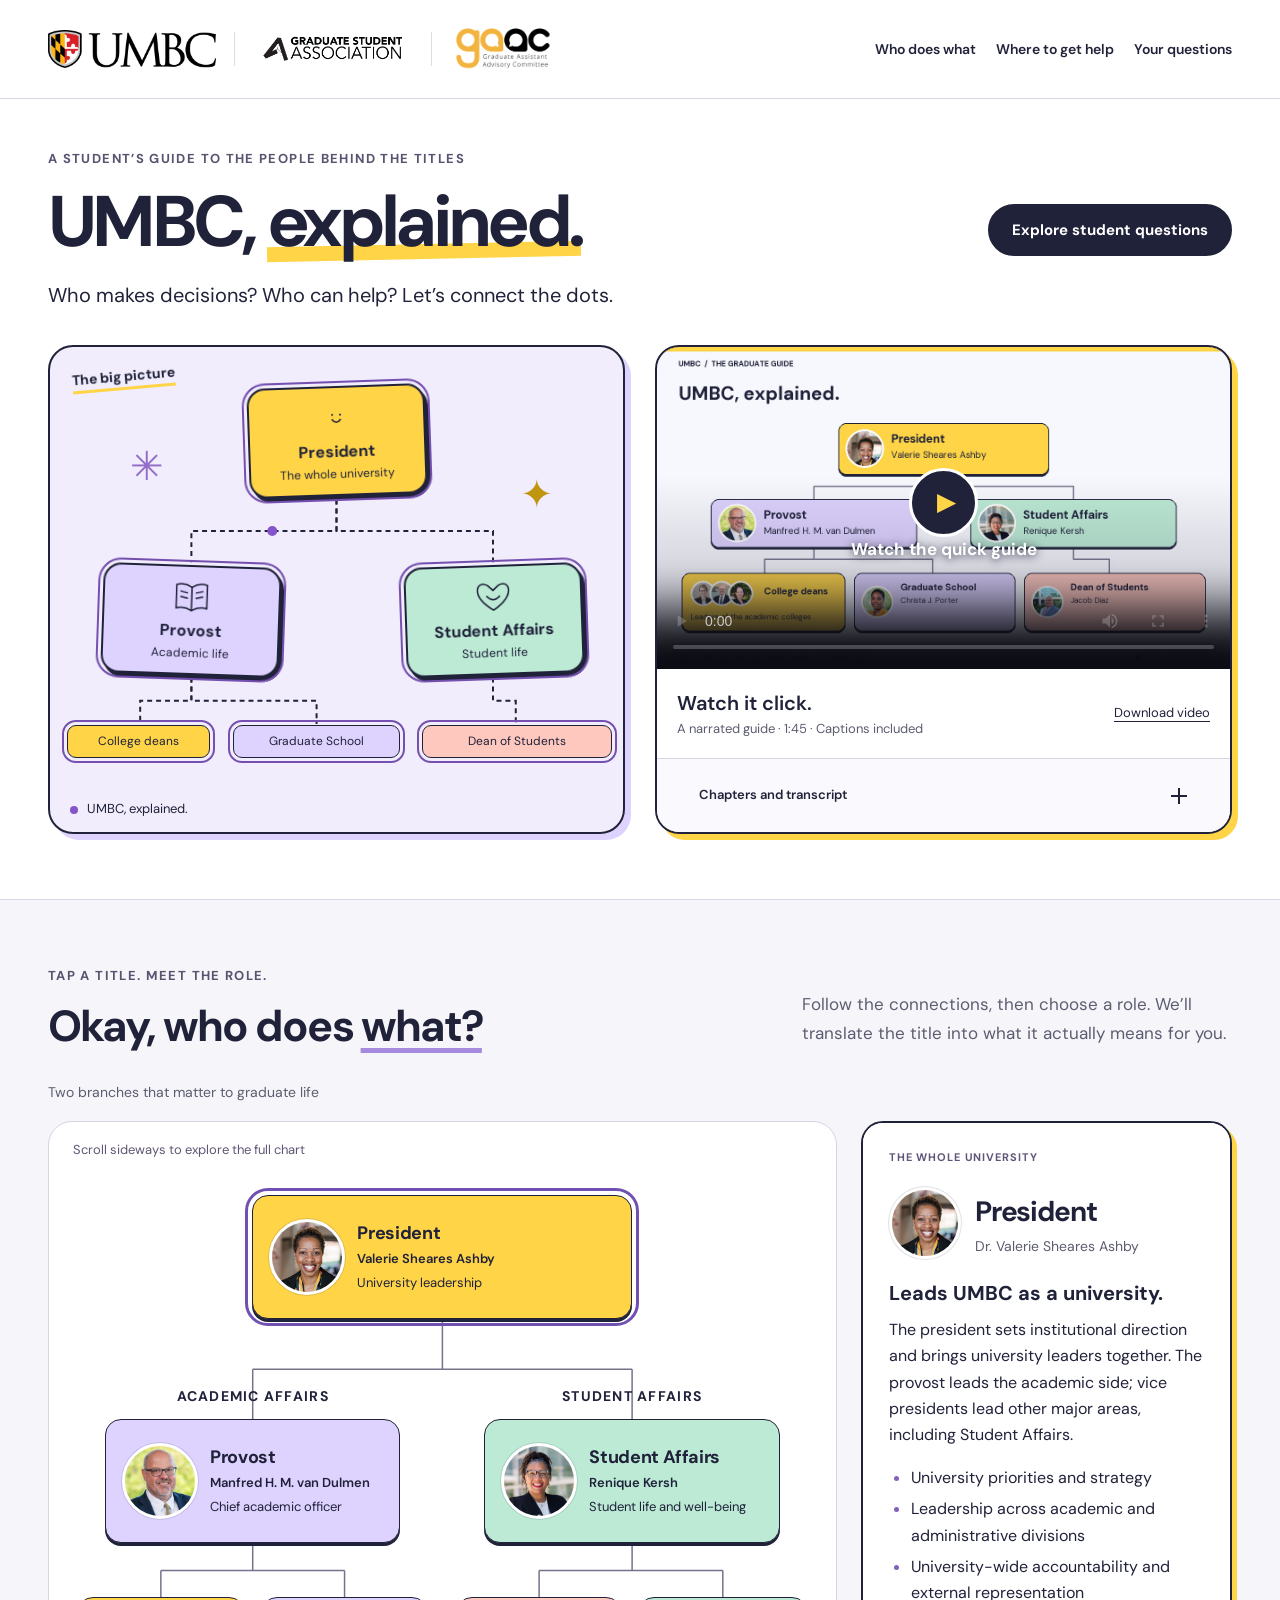
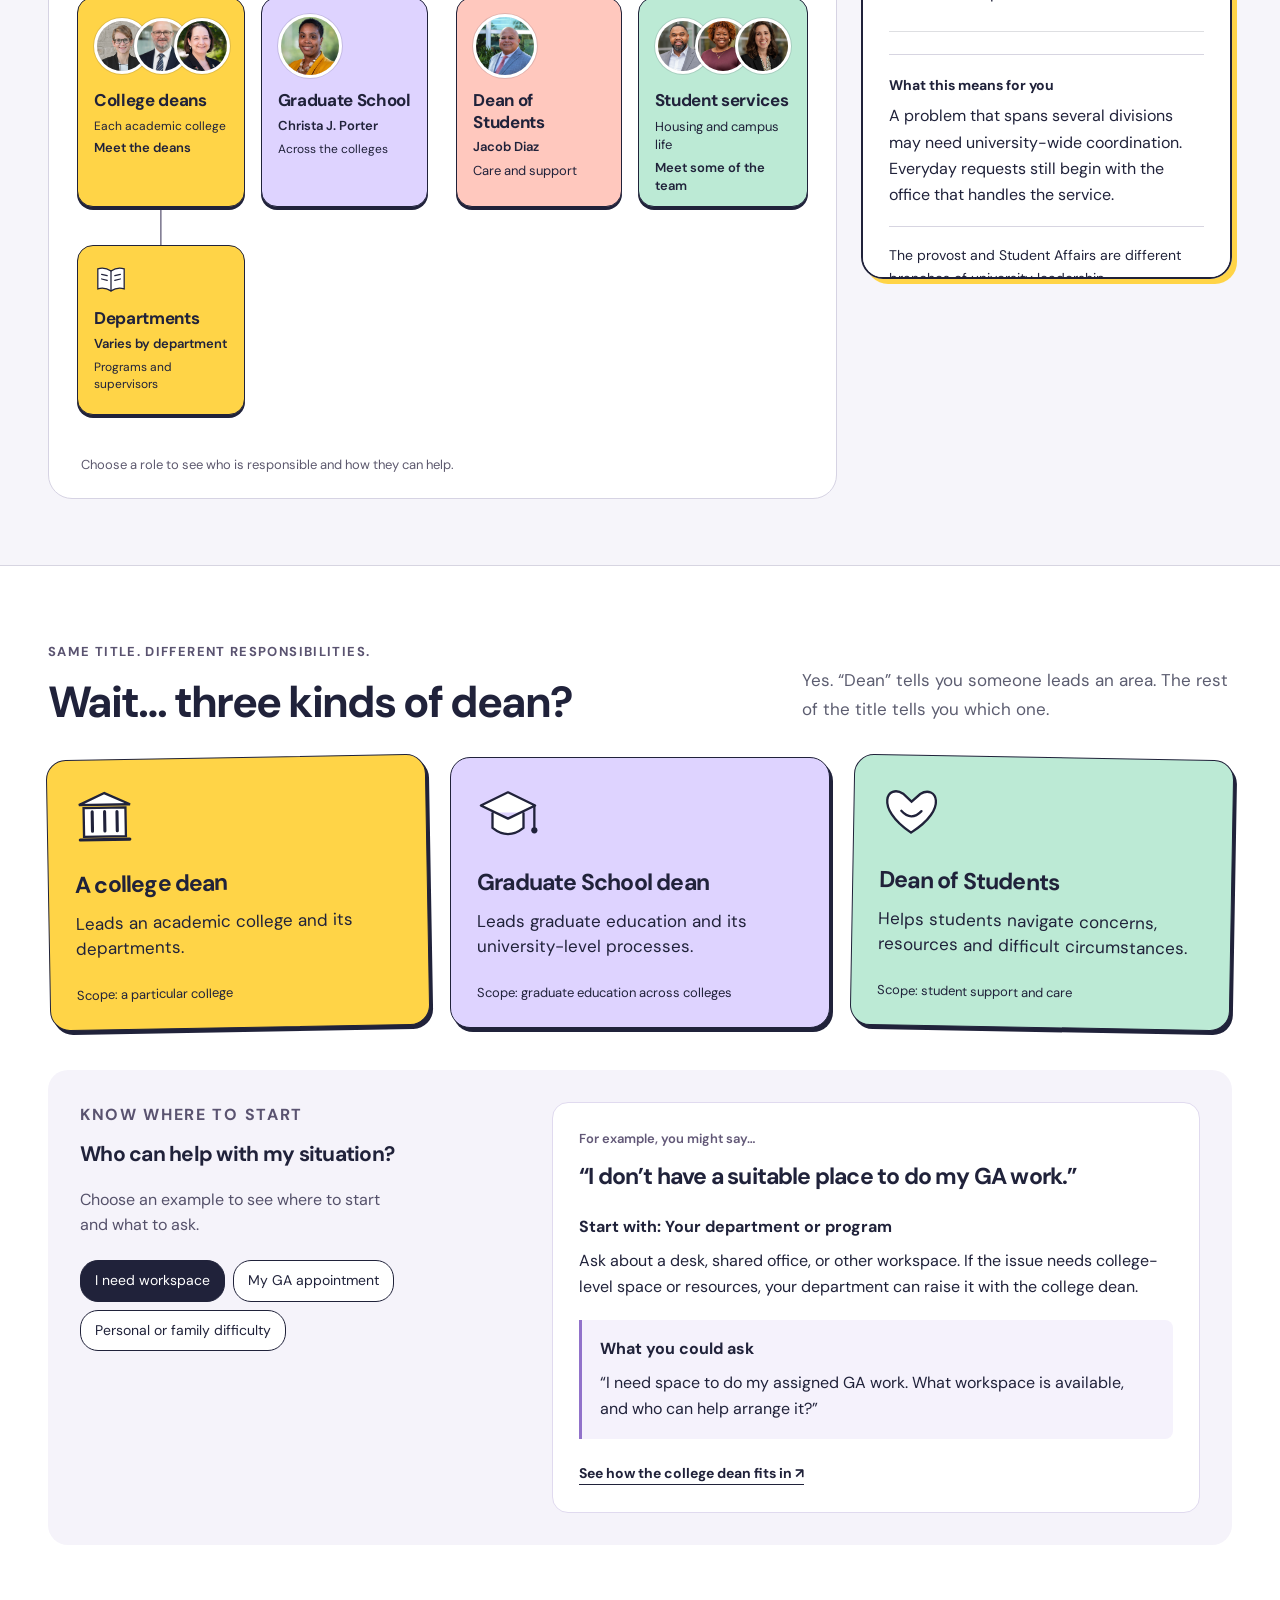
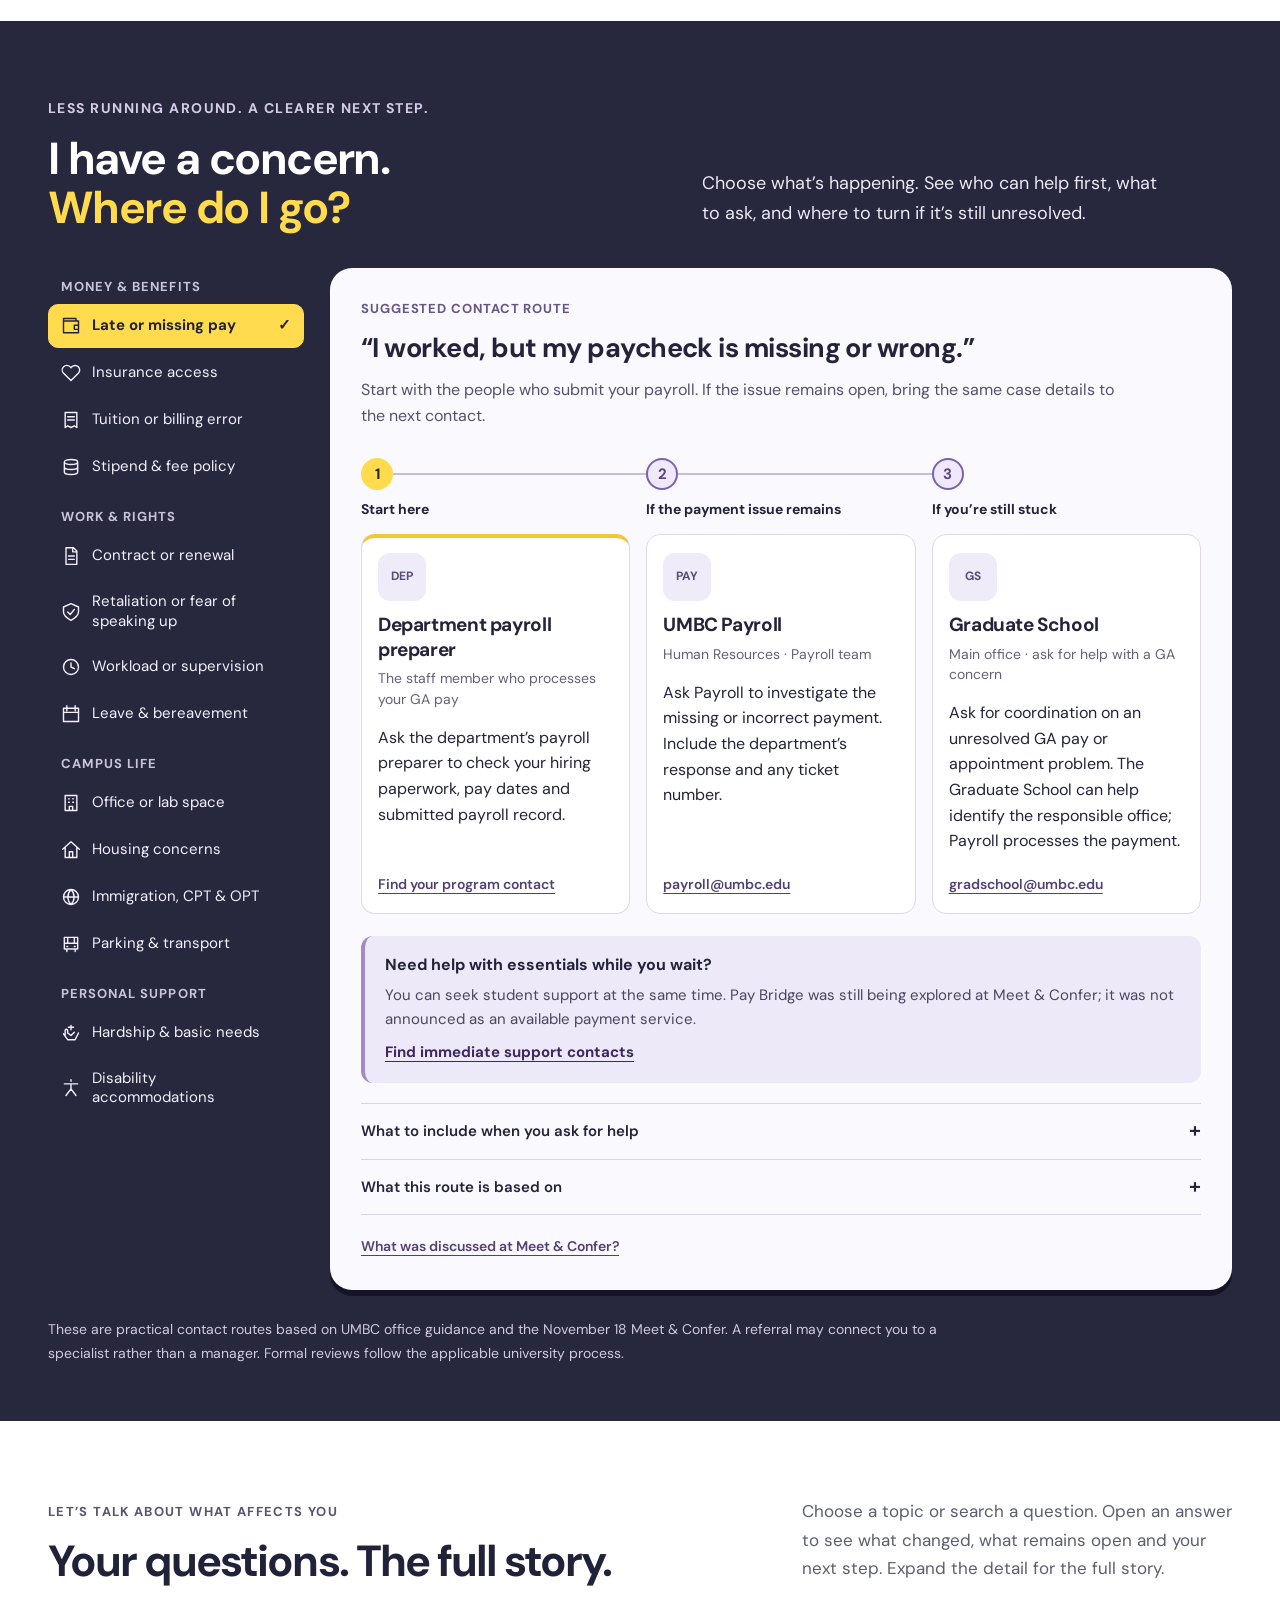
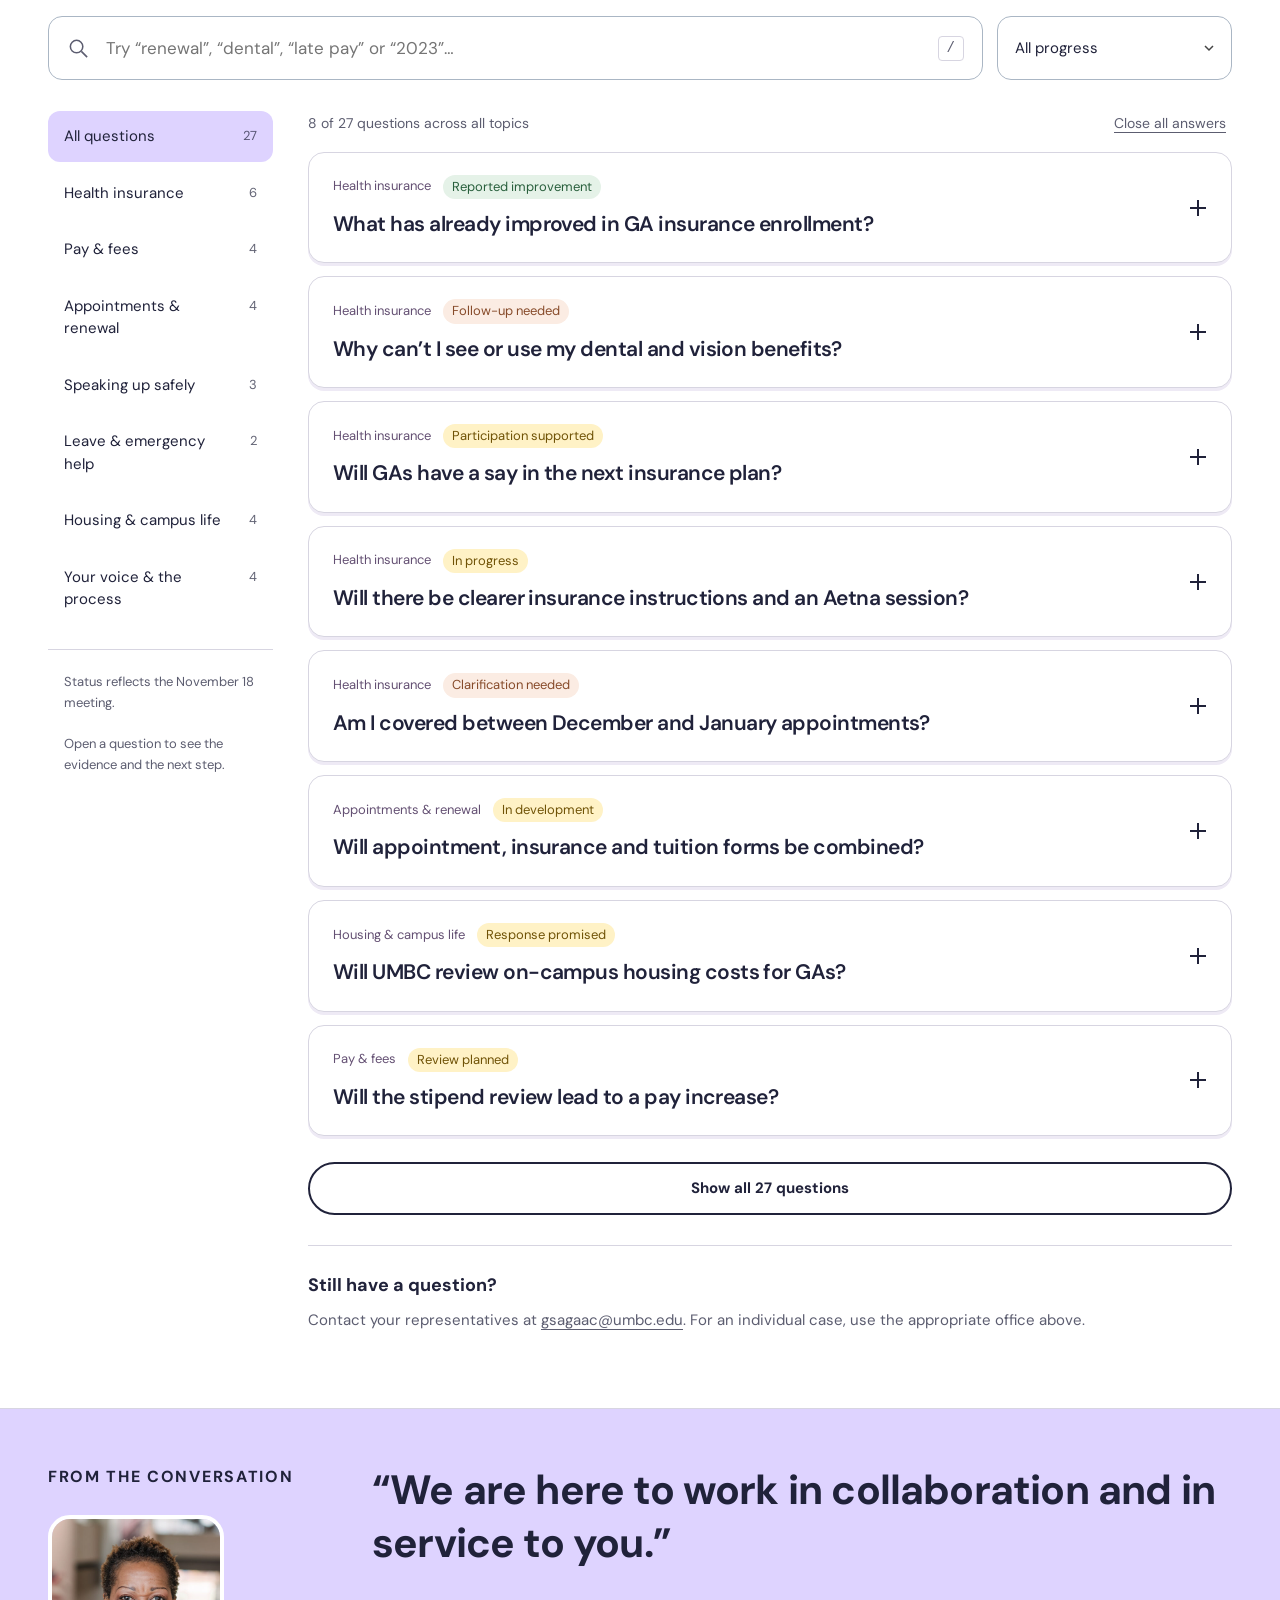
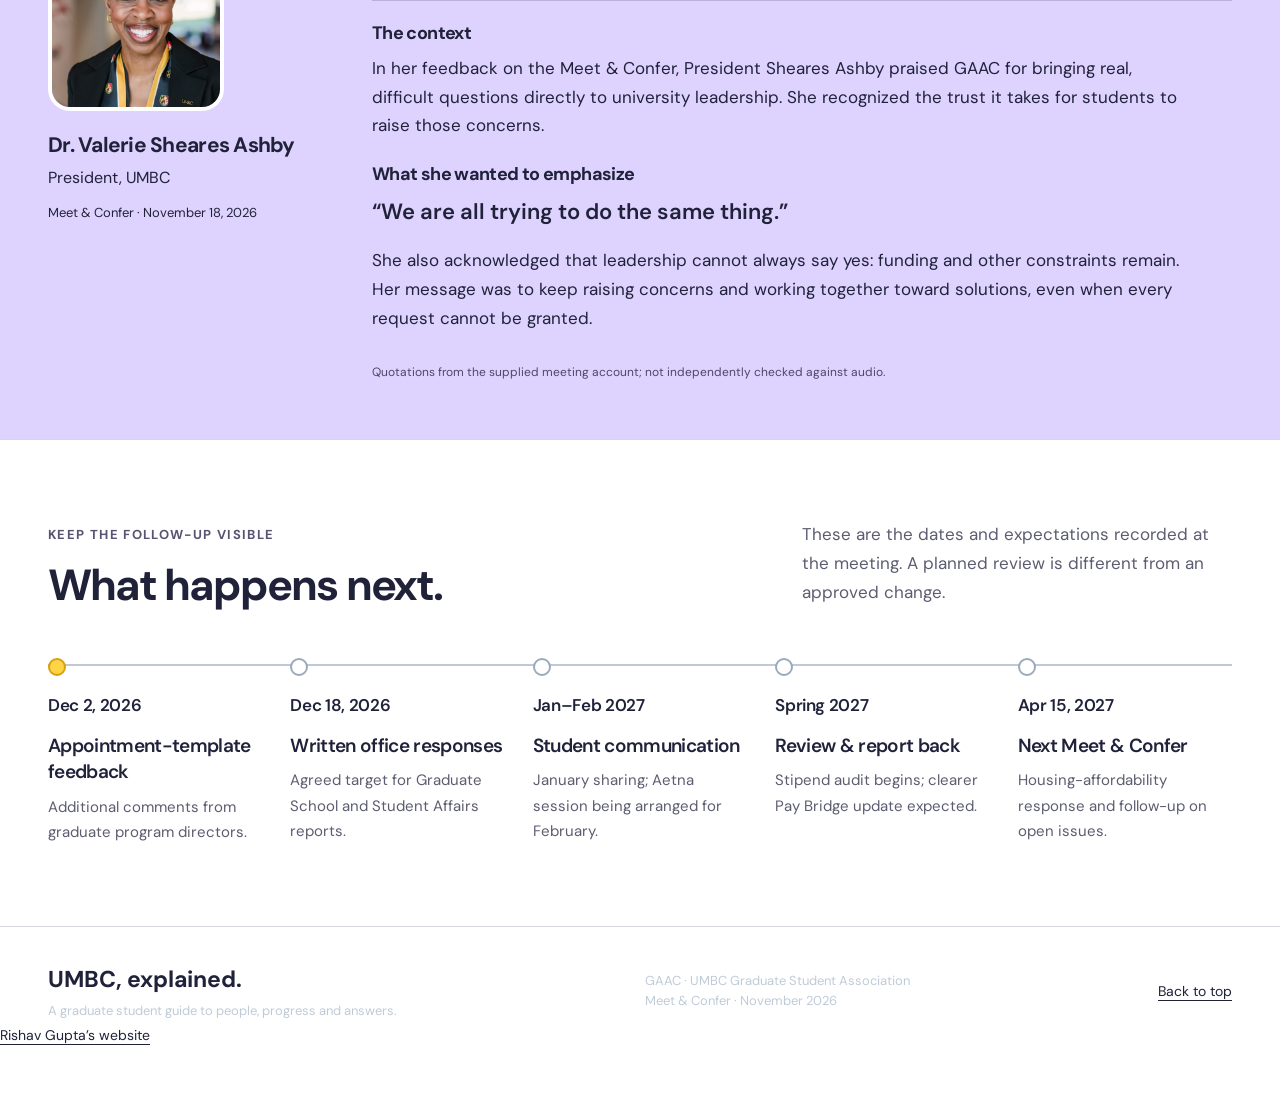
==== commit 3bb681c9: "Remove requested note beneath president quotation" ====
--- a/gaac/index.html
+++ b/gaac/index.html
@@ -1,4 +1,4 @@
-<!doctype html><html lang="en"><head><meta charset="UTF-8"><meta name="viewport" content="width=device-width,initial-scale=1"><meta name="description" content="An interactive student guide to UMBC leadership, the Graduate School, Student Affairs and graduate assistant questions."><title>GAAC · UMBC, explained | The graduate student guide</title><link rel="canonical" href="https://riishavrg.github.io/gaac/"><meta property="og:title" content="GAAC · UMBC, explained"><meta property="og:description" content="Find help for graduate assistant concerns and explore updates from UMBC’s Meet &amp; Confer."><meta property="og:type" content="website"><meta property="og:url" content="https://riishavrg.github.io/gaac/"><meta property="og:image" content="https://riishavrg.github.io/gaac/media/poster-faces.jpg"><link rel="icon" href="../favicon.svg" type="image/svg+xml"><link rel="stylesheet" href="style.css?v=3"><link rel="stylesheet" href="explore.css?v=4"><link rel="stylesheet" href="chart.css?v=6"><link rel="stylesheet" href="refinements.css?v=3"><link rel="stylesheet" href="routes.css?v=2"><link rel="stylesheet" href="answers.css?v=2"><script src="content.js?v=2" defer></script><script src="media/video-faces.js" defer></script><script src="answer-views.js?v=3" defer></script><script src="app.js?v=8" defer></script><script src="people.js?v=1" defer></script><script src="university.js?v=9" defer></script><script src="routes.js?v=3" defer></script></head><body><a class="skip" href="#main">Skip to content</a><svg class="svg-library" xmlns="http://www.w3.org/2000/svg" aria-hidden="true"><defs>
+<!doctype html><html lang="en"><head><meta charset="UTF-8"><meta name="viewport" content="width=device-width,initial-scale=1"><meta name="description" content="An interactive student guide to UMBC leadership, the Graduate School, Student Affairs and graduate assistant questions."><title>GAAC · UMBC, explained | The graduate student guide</title><link rel="canonical" href="https://riishavrg.github.io/gaac/"><meta property="og:title" content="GAAC · UMBC, explained"><meta property="og:description" content="Find help for graduate assistant concerns and explore updates from UMBC’s Meet &amp; Confer."><meta property="og:type" content="website"><meta property="og:url" content="https://riishavrg.github.io/gaac/"><meta property="og:image" content="https://riishavrg.github.io/gaac/media/poster-faces.jpg"><link rel="icon" href="../favicon.svg" type="image/svg+xml"><link rel="stylesheet" href="style.css?v=3"><link rel="stylesheet" href="explore.css?v=4"><link rel="stylesheet" href="chart.css?v=6"><link rel="stylesheet" href="refinements.css?v=3"><link rel="stylesheet" href="routes.css?v=2"><link rel="stylesheet" href="answers.css?v=2"><script src="content.js?v=2" defer></script><script src="media/video-faces.js" defer></script><script src="answer-views.js?v=4" defer></script><script src="app.js?v=8" defer></script><script src="people.js?v=1" defer></script><script src="university.js?v=9" defer></script><script src="routes.js?v=3" defer></script></head><body><a class="skip" href="#main">Skip to content</a><svg class="svg-library" xmlns="http://www.w3.org/2000/svg" aria-hidden="true"><defs>
 <symbol id="i-sun" viewBox="0 0 80 80"><circle cx="40" cy="40" r="20" fill="currentColor"/><g fill="none" stroke="currentColor" stroke-width="4" stroke-linecap="round"><path d="M40 4v9M40 67v9M4 40h9M67 40h9M15 15l7 7M58 58l7 7M15 65l7-7M58 22l7-7"/></g><path d="M31 43q9 12 18 0" fill="none" stroke="#20223a" stroke-width="3"/><g fill="#20223a"><circle cx="32" cy="34" r="2"/><circle cx="48" cy="34" r="2"/></g></symbol>
 <symbol id="i-book" viewBox="0 0 80 80"><path d="M9 16q16-5 31 5 15-10 31-5v47q-16-5-31 5-15-10-31-5z" fill="currentColor" stroke="#20223a" stroke-width="3"/><path d="M40 21v47M18 29l13 3M18 40l13 3M49 32l13-3M49 43l13-3" fill="none" stroke="#20223a" stroke-width="3" stroke-linecap="round"/></symbol>
 <symbol id="i-cap" viewBox="0 0 80 80"><path d="M5 29 40 12l35 17-35 17zM20 38v20q20 16 40 0V38" fill="currentColor" stroke="#20223a" stroke-width="3" stroke-linejoin="round"/><path d="M74 29v30" fill="none" stroke="#20223a" stroke-width="3"/><circle cx="74" cy="61" r="4" fill="#20223a"/></symbol>
